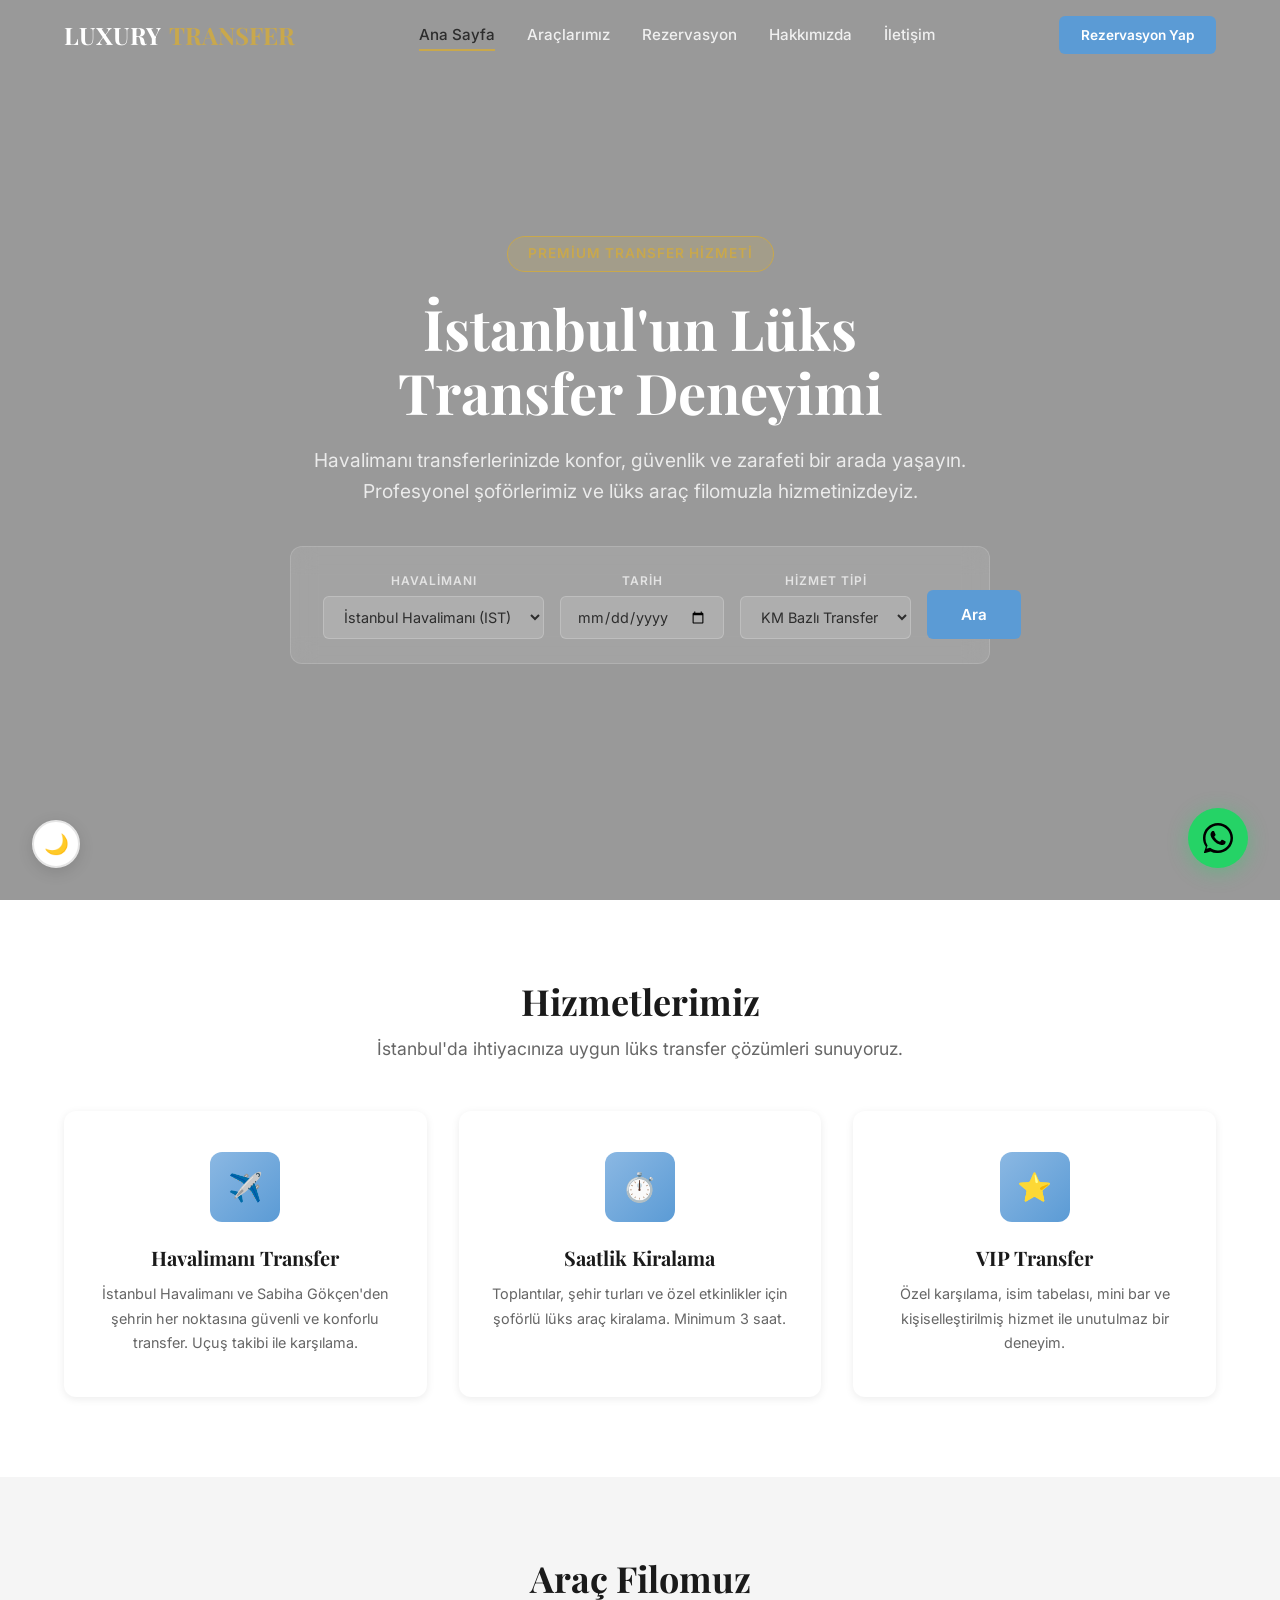
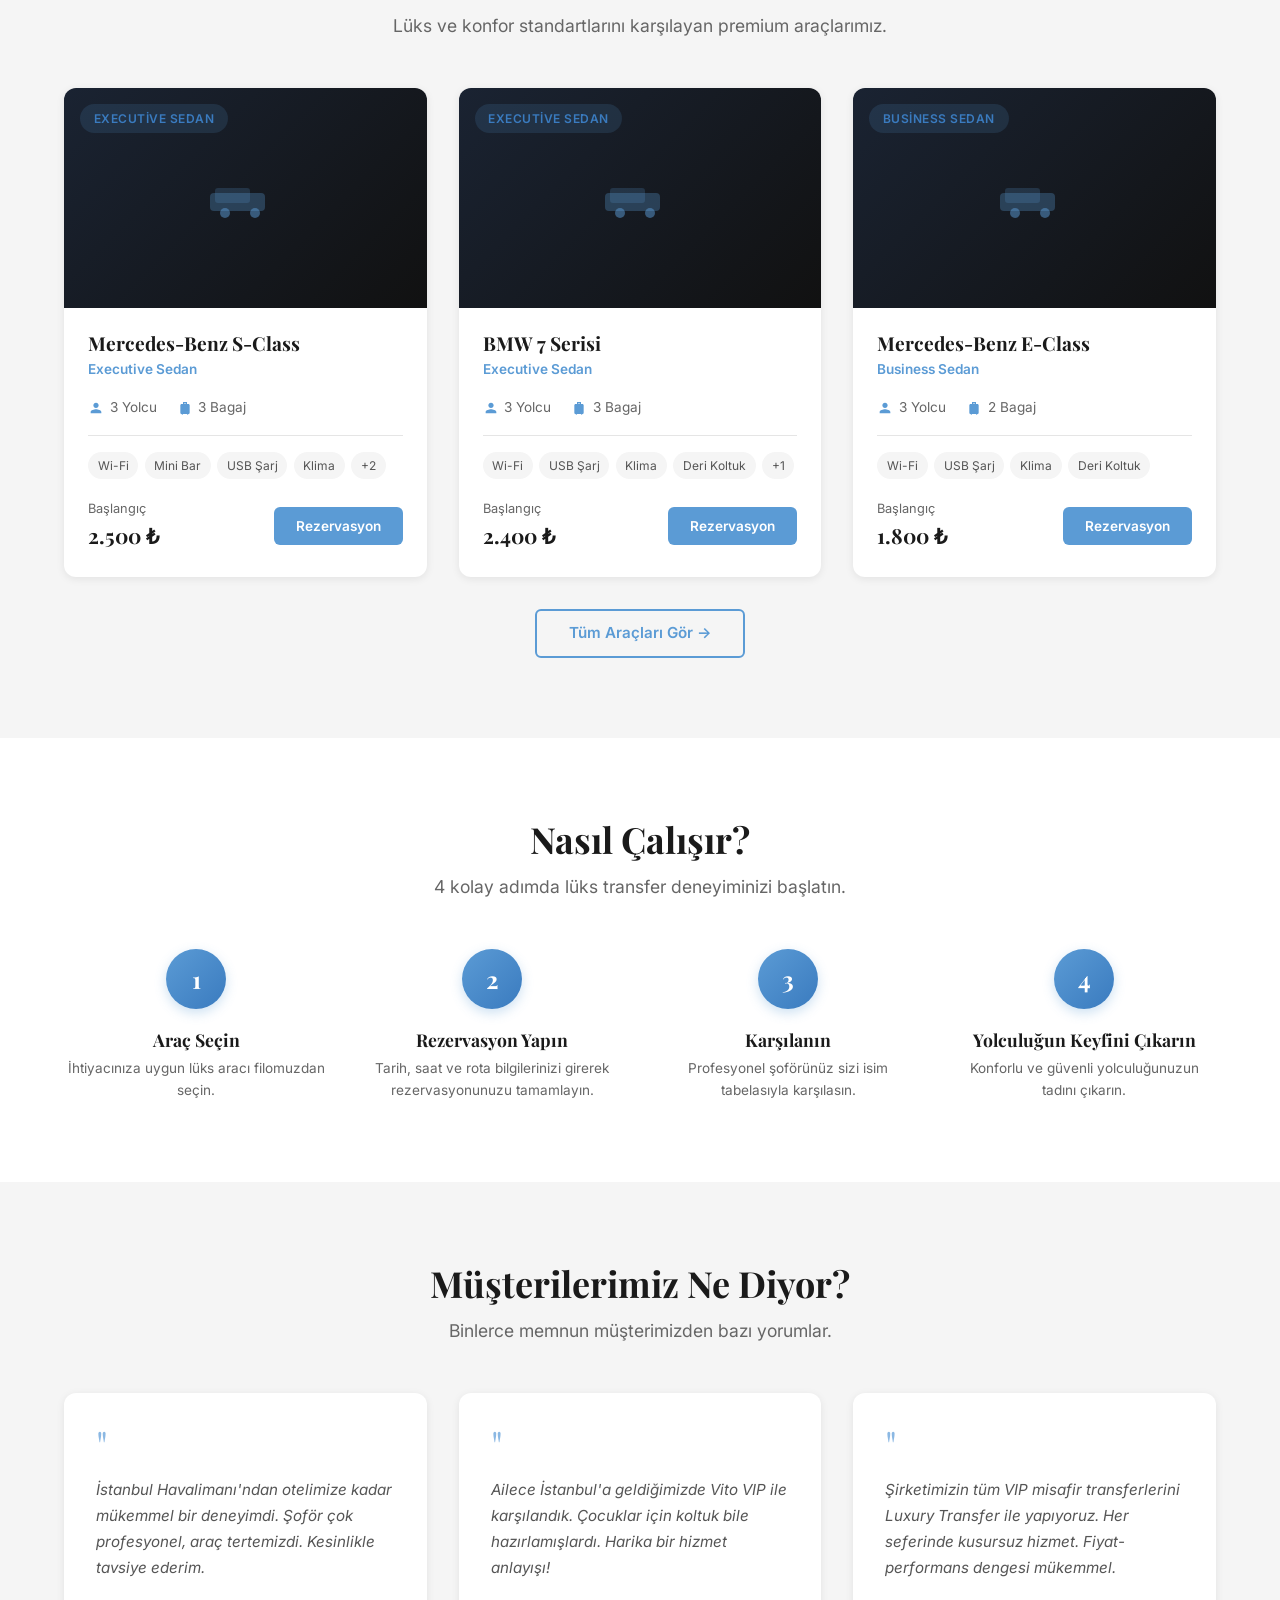
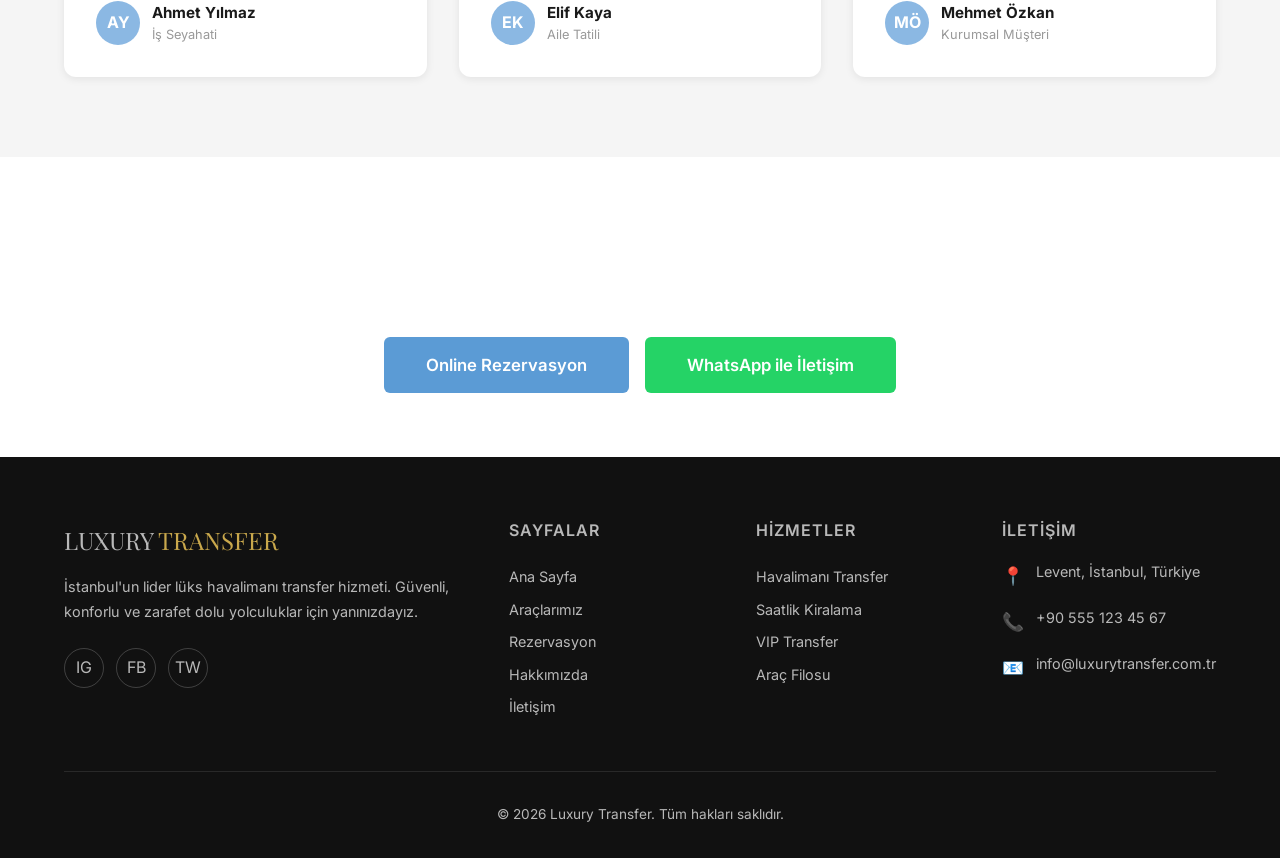
==== index.html @ 34f24a70 "Slider görselleri güncelle, overlay %40, form butonu düzelt - Görsel 1: Mercedes Vito VIP siyah van " ====
<!DOCTYPE html>
<html lang="tr">
<head>
  <meta charset="UTF-8">
  <meta name="viewport" content="width=device-width, initial-scale=1.0">
  <meta name="description" content="İstanbul havalimanı lüks transfer hizmeti. Şoförlü Mercedes, BMW araçlarla VIP havalimanı transferi. IST ve SAW havalimanlarından güvenli, konforlu transfer.">
  <meta property="og:title" content="Luxury Transfer - İstanbul Lüks Havalimanı Transfer">
  <meta property="og:description" content="İstanbul'un en prestijli havalimanı transfer hizmeti. Lüks araçlar, profesyonel şoförler.">
  <meta property="og:type" content="website">
  <title>Luxury Transfer - İstanbul Lüks Havalimanı Transfer</title>
  <link rel="preconnect" href="https://fonts.googleapis.com">
  <link rel="preconnect" href="https://fonts.gstatic.com" crossorigin>
  <link href="https://fonts.googleapis.com/css2?family=Inter:wght@400;500;600;700&family=Playfair+Display:wght@600;700&display=swap" rel="stylesheet">
  <link rel="stylesheet" href="css/style.css">
  <link rel="stylesheet" href="css/components.css">
  <link rel="stylesheet" href="css/responsive.css">
</head>
<body>

  <!-- Header -->
  <header class="header header--transparent">
    <div class="container header__inner">
      <a href="index.html" class="header__logo">LUXURY <span>TRANSFER</span></a>
      <nav class="header__nav">
        <a href="index.html" class="header__link header__link--active">Ana Sayfa</a>
        <a href="araclar.html" class="header__link">Araçlarımız</a>
        <a href="rezervasyon.html" class="header__link">Rezervasyon</a>
        <a href="hakkimizda.html" class="header__link">Hakkımızda</a>
        <a href="iletisim.html" class="header__link">İletişim</a>
      </nav>
      <a href="rezervasyon.html" class="header__cta btn btn--primary btn--sm">Rezervasyon Yap</a>
      <button class="hamburger" aria-label="Menüyü aç">
        <span class="hamburger__line"></span>
        <span class="hamburger__line"></span>
        <span class="hamburger__line"></span>
      </button>
    </div>
  </header>

  <!-- Mobile Nav -->
  <div class="mobile-nav">
    <a href="index.html" class="mobile-nav__link">Ana Sayfa</a>
    <a href="araclar.html" class="mobile-nav__link">Araçlarımız</a>
    <a href="rezervasyon.html" class="mobile-nav__link">Rezervasyon</a>
    <a href="hakkimizda.html" class="mobile-nav__link">Hakkımızda</a>
    <a href="iletisim.html" class="mobile-nav__link">İletişim</a>
    <a href="rezervasyon.html" class="btn btn--primary" style="margin-top:1rem">Rezervasyon Yap</a>
  </div>

  <!-- Hero -->
  <section class="hero">
    <div class="hero-slider">
      <div class="hero-slider__slide active" style="background-image:url('https://images.pexels.com/photos/17455633/pexels-photo-17455633.jpeg?auto=compress&cs=tinysrgb&w=1920&h=1080&dpr=1')"></div>
      <div class="hero-slider__slide" style="background-image:url('https://images.pexels.com/photos/18369292/pexels-photo-18369292.jpeg?auto=compress&cs=tinysrgb&w=1920&h=1080&dpr=1')"></div>
      <div class="hero-slider__slide" style="background-image:url('https://images.pexels.com/photos/8425042/pexels-photo-8425042.jpeg?auto=compress&cs=tinysrgb&w=1920&h=1080&dpr=1')"></div>
    </div>
    <div class="hero__overlay"></div>
    <div class="hero__content">
      <div class="hero__badge">Premium Transfer Hizmeti</div>
      <h1 class="hero__title">İstanbul'un Lüks<br>Transfer Deneyimi</h1>
      <p class="hero__subtitle">Havalimanı transferlerinizde konfor, güvenlik ve zarafeti bir arada yaşayın. Profesyonel şoförlerimiz ve lüks araç filomuzla hizmetinizdeyiz.</p>

      <form class="hero-form" onsubmit="event.preventDefault(); window.location.href='rezervasyon.html?airport='+this.airport.value+'&service='+this.service.value;">
        <div class="hero-form__group">
          <label class="hero-form__label">Havalimanı</label>
          <select name="airport" class="hero-form__select">
            <option value="IST">İstanbul Havalimanı (IST)</option>
            <option value="SAW">Sabiha Gökçen (SAW)</option>
          </select>
        </div>
        <div class="hero-form__group">
          <label class="hero-form__label">Tarih</label>
          <input type="date" name="date" class="hero-form__input">
        </div>
        <div class="hero-form__group">
          <label class="hero-form__label">Hizmet Tipi</label>
          <select name="service" class="hero-form__select">
            <option value="perKm">KM Bazlı Transfer</option>
            <option value="hourly">Saatlik Kiralama</option>
          </select>
        </div>
        <div class="hero-form__group hero-form__group--btn">
          <button type="submit" class="btn btn--primary">Ara</button>
        </div>
      </form>
    </div>
  </section>

  <!-- Hizmetler -->
  <section class="section" id="hizmetler">
    <div class="container">
      <h2 class="section-title reveal">Hizmetlerimiz</h2>
      <p class="section-subtitle reveal">İstanbul'da ihtiyacınıza uygun lüks transfer çözümleri sunuyoruz.</p>
      <div class="grid grid--3">
        <div class="service-card reveal">
          <div class="service-card__icon">✈️</div>
          <h3 class="service-card__title">Havalimanı Transfer</h3>
          <p class="service-card__text">İstanbul Havalimanı ve Sabiha Gökçen'den şehrin her noktasına güvenli ve konforlu transfer. Uçuş takibi ile karşılama.</p>
        </div>
        <div class="service-card reveal">
          <div class="service-card__icon">⏱️</div>
          <h3 class="service-card__title">Saatlik Kiralama</h3>
          <p class="service-card__text">Toplantılar, şehir turları ve özel etkinlikler için şoförlü lüks araç kiralama. Minimum 3 saat.</p>
        </div>
        <div class="service-card reveal">
          <div class="service-card__icon">⭐</div>
          <h3 class="service-card__title">VIP Transfer</h3>
          <p class="service-card__text">Özel karşılama, isim tabelası, mini bar ve kişiselleştirilmiş hizmet ile unutulmaz bir deneyim.</p>
        </div>
      </div>
    </div>
  </section>

  <!-- Öne Çıkan Araçlar -->
  <section class="section section--gray">
    <div class="container">
      <h2 class="section-title reveal">Araç Filomuz</h2>
      <p class="section-subtitle reveal">Lüks ve konfor standartlarını karşılayan premium araçlarımız.</p>
      <div class="grid grid--3" id="featured-vehicles"></div>
      <div class="text-center mt-4 reveal">
        <a href="araclar.html" class="btn btn--outline-dark">Tüm Araçları Gör →</a>
      </div>
    </div>
  </section>

  <!-- Nasıl Çalışır -->
  <section class="section">
    <div class="container">
      <h2 class="section-title reveal">Nasıl Çalışır?</h2>
      <p class="section-subtitle reveal">4 kolay adımda lüks transfer deneyiminizi başlatın.</p>
      <div class="steps">
        <div class="step reveal">
          <div class="step__number">1</div>
          <h4 class="step__title">Araç Seçin</h4>
          <p class="step__text">İhtiyacınıza uygun lüks aracı filomuzdan seçin.</p>
        </div>
        <div class="step reveal">
          <div class="step__number">2</div>
          <h4 class="step__title">Rezervasyon Yapın</h4>
          <p class="step__text">Tarih, saat ve rota bilgilerinizi girerek rezervasyonunuzu tamamlayın.</p>
        </div>
        <div class="step reveal">
          <div class="step__number">3</div>
          <h4 class="step__title">Karşılanın</h4>
          <p class="step__text">Profesyonel şoförünüz sizi isim tabelasıyla karşılasın.</p>
        </div>
        <div class="step reveal">
          <div class="step__number">4</div>
          <h4 class="step__title">Yolculuğun Keyfini Çıkarın</h4>
          <p class="step__text">Konforlu ve güvenli yolculuğunuzun tadını çıkarın.</p>
        </div>
      </div>
    </div>
  </section>

  <!-- Müşteri Yorumları -->
  <section class="section section--gray">
    <div class="container">
      <h2 class="section-title reveal">Müşterilerimiz Ne Diyor?</h2>
      <p class="section-subtitle reveal">Binlerce memnun müşterimizden bazı yorumlar.</p>
      <div class="grid grid--3">
        <div class="testimonial-card reveal">
          <div class="testimonial-card__quote">"</div>
          <p class="testimonial-card__text">İstanbul Havalimanı'ndan otelimize kadar mükemmel bir deneyimdi. Şoför çok profesyonel, araç tertemizdi. Kesinlikle tavsiye ederim.</p>
          <div class="testimonial-card__author">
            <div class="testimonial-card__avatar">AY</div>
            <div>
              <div class="testimonial-card__name">Ahmet Yılmaz</div>
              <div class="testimonial-card__role">İş Seyahati</div>
            </div>
          </div>
        </div>
        <div class="testimonial-card reveal">
          <div class="testimonial-card__quote">"</div>
          <p class="testimonial-card__text">Ailece İstanbul'a geldiğimizde Vito VIP ile karşılandık. Çocuklar için koltuk bile hazırlamışlardı. Harika bir hizmet anlayışı!</p>
          <div class="testimonial-card__author">
            <div class="testimonial-card__avatar">EK</div>
            <div>
              <div class="testimonial-card__name">Elif Kaya</div>
              <div class="testimonial-card__role">Aile Tatili</div>
            </div>
          </div>
        </div>
        <div class="testimonial-card reveal">
          <div class="testimonial-card__quote">"</div>
          <p class="testimonial-card__text">Şirketimizin tüm VIP misafir transferlerini Luxury Transfer ile yapıyoruz. Her seferinde kusursuz hizmet. Fiyat-performans dengesi mükemmel.</p>
          <div class="testimonial-card__author">
            <div class="testimonial-card__avatar">MÖ</div>
            <div>
              <div class="testimonial-card__name">Mehmet Özkan</div>
              <div class="testimonial-card__role">Kurumsal Müşteri</div>
            </div>
          </div>
        </div>
      </div>
    </div>
  </section>

  <!-- CTA Banner -->
  <section class="cta-banner">
    <div class="container">
      <h2 class="cta-banner__title reveal">Hemen Rezervasyon Yapın</h2>
      <p class="cta-banner__text reveal">İstanbul'da lüks ve konforlu transfer deneyimi sizi bekliyor.</p>
      <div class="cta-banner__buttons reveal">
        <a href="rezervasyon.html" class="btn btn--primary btn--lg">Online Rezervasyon</a>
        <a href="#" onclick="openWhatsAppGeneral(); return false;" class="btn btn--whatsapp btn--lg">WhatsApp ile İletişim</a>
      </div>
    </div>
  </section>

  <!-- Footer -->
  <footer class="footer">
    <div class="container">
      <div class="footer__grid">
        <div>
          <div class="footer__brand">LUXURY <span>TRANSFER</span></div>
          <p class="footer__desc">İstanbul'un lider lüks havalimanı transfer hizmeti. Güvenli, konforlu ve zarafet dolu yolculuklar için yanınızdayız.</p>
          <div class="footer__social">
            <a href="#" class="footer__social-link" aria-label="Instagram">IG</a>
            <a href="#" class="footer__social-link" aria-label="Facebook">FB</a>
            <a href="#" class="footer__social-link" aria-label="Twitter">TW</a>
          </div>
        </div>
        <div>
          <h4 class="footer__heading">Sayfalar</h4>
          <a href="index.html" class="footer__link">Ana Sayfa</a>
          <a href="araclar.html" class="footer__link">Araçlarımız</a>
          <a href="rezervasyon.html" class="footer__link">Rezervasyon</a>
          <a href="hakkimizda.html" class="footer__link">Hakkımızda</a>
          <a href="iletisim.html" class="footer__link">İletişim</a>
        </div>
        <div>
          <h4 class="footer__heading">Hizmetler</h4>
          <a href="rezervasyon.html" class="footer__link">Havalimanı Transfer</a>
          <a href="rezervasyon.html" class="footer__link">Saatlik Kiralama</a>
          <a href="rezervasyon.html" class="footer__link">VIP Transfer</a>
          <a href="araclar.html" class="footer__link">Araç Filosu</a>
        </div>
        <div>
          <h4 class="footer__heading">İletişim</h4>
          <div class="footer__contact-item">
            <span class="footer__contact-icon">📍</span>
            <span>Levent, İstanbul, Türkiye</span>
          </div>
          <div class="footer__contact-item">
            <span class="footer__contact-icon">📞</span>
            <span>+90 555 123 45 67</span>
          </div>
          <div class="footer__contact-item">
            <span class="footer__contact-icon">📧</span>
            <span>info@luxurytransfer.com.tr</span>
          </div>
        </div>
      </div>
      <div class="footer__bottom">
        &copy; 2026 Luxury Transfer. Tüm hakları saklıdır.
      </div>
    </div>
  </footer>

  <!-- WhatsApp FAB -->
  <!-- Theme Toggle -->
  <button class="theme-toggle" aria-label="Tema değiştir">
    <span class="theme-toggle__icon--light">🌙</span>
    <span class="theme-toggle__icon--dark">☀️</span>
  </button>

  <a href="#" onclick="openWhatsAppGeneral(); return false;" class="whatsapp-fab" aria-label="WhatsApp ile iletişim">
    <svg viewBox="0 0 24 24"><path d="M17.472 14.382c-.297-.149-1.758-.867-2.03-.967-.273-.099-.471-.148-.67.15-.197.297-.767.966-.94 1.164-.173.199-.347.223-.644.075-.297-.15-1.255-.463-2.39-1.475-.883-.788-1.48-1.761-1.653-2.059-.173-.297-.018-.458.13-.606.134-.133.298-.347.446-.52.149-.174.198-.298.298-.497.099-.198.05-.371-.025-.52-.075-.149-.669-1.612-.916-2.207-.242-.579-.487-.5-.669-.51-.173-.008-.371-.01-.57-.01-.198 0-.52.074-.792.372-.272.297-1.04 1.016-1.04 2.479 0 1.462 1.065 2.875 1.213 3.074.149.198 2.096 3.2 5.077 4.487.709.306 1.262.489 1.694.625.712.227 1.36.195 1.871.118.571-.085 1.758-.719 2.006-1.413.248-.694.248-1.289.173-1.413-.074-.124-.272-.198-.57-.347z"/><path d="M12 0C5.373 0 0 5.373 0 12c0 2.625.846 5.059 2.284 7.034L.789 23.492a.5.5 0 00.612.638l4.682-1.415A11.94 11.94 0 0012 24c6.627 0 12-5.373 12-12S18.627 0 12 0zm0 22c-2.24 0-4.318-.726-6.003-1.956l-.42-.312-2.774.838.87-2.675-.342-.462A9.956 9.956 0 012 12C2 6.486 6.486 2 12 2s10 4.486 10 10-4.486 10-10 10z"/></svg>
  </a>

  <script src="js/main.js"></script>
  <script src="js/vehicles.js"></script>
  <script src="js/whatsapp.js"></script>
</body>
</html>
---- css/style.css ----
/* ========================================
   LUXURY TRANSFER - Ana Stil Dosyası
   ======================================== */

/* --- CSS Custom Properties --- */
:root {
  --primary: #5B9BD5;
  --primary-light: #8BB8E3;
  --primary-dark: #3A7BBF;
  --accent: #7BC67E;
  --accent-dark: #5AAF5D;
  --gold: #C9A84C;

  /* Light mode (default) */
  --bg: #FFFFFF;
  --bg-alt: #F5F5F5;
  --text: #2D2D2D;
  --text-heading: #1A1A1A;
  --border: #E5E5E5;
  --card-bg: #FFFFFF;
  --logo-text: #1A1A1A;

  --font-heading: 'Playfair Display', Georgia, serif;
  --font-body: 'Inter', -apple-system, BlinkMacSystemFont, sans-serif;

  --shadow-sm: 0 2px 8px rgba(0,0,0,0.08);
  --shadow-md: 0 4px 16px rgba(0,0,0,0.12);
  --shadow-lg: 0 8px 32px rgba(0,0,0,0.16);

  --radius-sm: 6px;
  --radius-md: 12px;
  --radius-lg: 20px;
  --radius-full: 50%;

  --transition: 0.3s ease;
  --max-width: 1200px;
}

/* Dark mode */
[data-theme="dark"] {
  --bg: #111111;
  --bg-alt: #1A1A1A;
  --text: #D4D4D4;
  --text-heading: #F0F0F0;
  --border: #333333;
  --card-bg: #1E1E1E;
  --logo-text: #FFFFFF;

  --shadow-sm: 0 2px 8px rgba(0,0,0,0.3);
  --shadow-md: 0 4px 16px rgba(0,0,0,0.4);
  --shadow-lg: 0 8px 32px rgba(0,0,0,0.5);
}

/* --- Reset --- */
*, *::before, *::after {
  margin: 0;
  padding: 0;
  box-sizing: border-box;
}

html {
  scroll-behavior: smooth;
  font-size: 16px;
}

body {
  font-family: var(--font-body);
  color: var(--text);
  line-height: 1.6;
  background: var(--bg);
  -webkit-font-smoothing: antialiased;
  transition: background 0.3s ease, color 0.3s ease;
}

img {
  max-width: 100%;
  height: auto;
  display: block;
}

a {
  text-decoration: none;
  color: inherit;
  transition: color var(--transition);
}

ul, ol {
  list-style: none;
}

h1, h2, h3, h4, h5, h6 {
  font-family: var(--font-heading);
  color: var(--text-heading);
  line-height: 1.2;
  font-weight: 700;
}

h1 { font-size: 3rem; }
h2 { font-size: 2.25rem; }
h3 { font-size: 1.5rem; }
h4 { font-size: 1.25rem; }

p { margin-bottom: 1rem; }
p:last-child { margin-bottom: 0; }

/* --- Layout Utilities --- */
.container {
  width: 100%;
  max-width: var(--max-width);
  margin: 0 auto;
  padding: 0 1.5rem;
}

.section {
  padding: 5rem 0;
}

.section--gray {
  background: var(--bg-alt);
}

.text-center { text-align: center; }
.text-gold { color: var(--gold); }
.text-primary { color: var(--primary); }

.section-title {
  font-size: 2.25rem;
  margin-bottom: 0.75rem;
  text-align: center;
}

.section-subtitle {
  text-align: center;
  color: #666;
  font-size: 1.1rem;
  max-width: 600px;
  margin: 0 auto 3rem;
}

/* --- Grid --- */
.grid {
  display: grid;
  gap: 2rem;
}

.grid--2 { grid-template-columns: repeat(2, 1fr); }
.grid--3 { grid-template-columns: repeat(3, 1fr); }
.grid--4 { grid-template-columns: repeat(4, 1fr); }

/* --- Flex --- */
.flex {
  display: flex;
  align-items: center;
}

.flex--between {
  display: flex;
  align-items: center;
  justify-content: space-between;
}

.flex--center {
  display: flex;
  align-items: center;
  justify-content: center;
}

.flex--col {
  display: flex;
  flex-direction: column;
}

.gap-1 { gap: 0.5rem; }
.gap-2 { gap: 1rem; }
.gap-3 { gap: 1.5rem; }
.gap-4 { gap: 2rem; }

/* --- Header --- */
.header {
  position: fixed;
  top: 0;
  left: 0;
  width: 100%;
  z-index: 1000;
  padding: 1rem 0;
  transition: all var(--transition);
}

.header--transparent {
  background: transparent;
}

.header--solid {
  background: var(--bg);
  backdrop-filter: blur(10px);
  padding: 0.75rem 0;
  box-shadow: var(--shadow-md);
}

.header--solid .header__link {
  color: var(--text);
  opacity: 0.75;
}

.header--solid .header__link:hover,
.header--solid .header__link--active {
  color: var(--text-heading);
  opacity: 1;
}

.header--solid .hamburger__line {
  background: var(--text-heading);
}

.header__inner {
  display: flex;
  align-items: center;
  justify-content: space-between;
}

.header__logo {
  font-family: var(--font-heading);
  font-size: 1.5rem;
  color: var(--logo-text);
  font-weight: 700;
  display: flex;
  align-items: center;
  gap: 0.5rem;
}

.header--transparent .header__logo {
  color: #FFFFFF;
}

.header__logo span {
  color: var(--gold);
}

.header__nav {
  display: flex;
  align-items: center;
  gap: 2rem;
}

.header__link {
  color: rgba(255,255,255,0.85);
  font-size: 0.95rem;
  font-weight: 500;
  transition: color var(--transition);
  position: relative;
}

.header__link:hover,
.header__link--active {
  color: var(--white);
}

.header__link::after {
  content: '';
  position: absolute;
  bottom: -4px;
  left: 0;
  width: 0;
  height: 2px;
  background: var(--primary);
  transition: width var(--transition);
}

.header--transparent .header__link::after {
  background: var(--gold);
}

.header__link:hover::after,
.header__link--active::after {
  width: 100%;
}

.header__cta {
  display: inline-flex;
}

/* Hamburger */
.hamburger {
  display: none;
  flex-direction: column;
  gap: 5px;
  background: none;
  border: none;
  cursor: pointer;
  padding: 4px;
}

.hamburger__line {
  width: 24px;
  height: 2px;
  background: var(--white);
  transition: all var(--transition);
  border-radius: 2px;
}

.hamburger.active .hamburger__line:nth-child(1) {
  transform: rotate(45deg) translate(5px, 5px);
}
.hamburger.active .hamburger__line:nth-child(2) {
  opacity: 0;
}
.hamburger.active .hamburger__line:nth-child(3) {
  transform: rotate(-45deg) translate(5px, -5px);
}

/* Mobile Nav Overlay */
.mobile-nav {
  display: none;
  position: fixed;
  top: 0;
  left: 0;
  width: 100%;
  height: 100vh;
  background: rgba(26,26,26,0.98);
  z-index: 999;
  flex-direction: column;
  align-items: center;
  justify-content: center;
  gap: 2rem;
}

.mobile-nav.active {
  display: flex;
}

.mobile-nav__link {
  color: var(--white);
  font-size: 1.5rem;
  font-family: var(--font-heading);
  transition: color var(--transition);
}

.mobile-nav__link:hover {
  color: var(--primary-light);
}

/* --- Hero --- */
.hero {
  position: relative;
  min-height: 100vh;
  display: flex;
  align-items: center;
  justify-content: center;
  overflow: hidden;
  background: var(--black);
}

.hero--small {
  min-height: 40vh;
}

/* Hero Slider */
.hero-slider {
  position: absolute;
  inset: 0;
}

.hero-slider__slide {
  position: absolute;
  inset: 0;
  background-size: cover;
  background-position: center;
  background-repeat: no-repeat;
  opacity: 0;
  transition: opacity 1s ease-in-out;
}

.hero-slider__slide.active {
  opacity: 1;
}

.hero__bg {
  position: absolute;
  inset: 0;
  background-size: cover;
  background-position: center;
  background-repeat: no-repeat;
}

.hero__overlay {
  position: absolute;
  inset: 0;
  background: rgba(0, 0, 0, 0.4);
}

.hero__content {
  position: relative;
  z-index: 2;
  text-align: center;
  color: var(--white);
  max-width: 800px;
  padding: 0 1.5rem;
}

.hero__badge {
  display: inline-block;
  background: rgba(201,168,76,0.2);
  border: 1px solid var(--gold);
  color: var(--gold);
  padding: 0.4rem 1.25rem;
  border-radius: 50px;
  font-size: 0.85rem;
  font-weight: 600;
  letter-spacing: 1px;
  text-transform: uppercase;
  margin-bottom: 1.5rem;
}

.hero__title {
  font-size: 3.5rem;
  color: #FFFFFF;
  margin-bottom: 1.25rem;
  line-height: 1.15;
}

.hero__subtitle {
  font-size: 1.2rem;
  color: rgba(255,255,255,0.8);
  margin-bottom: 2.5rem;
  line-height: 1.6;
}

/* Hero Mini Form */
.hero-form {
  background: rgba(255,255,255,0.1);
  backdrop-filter: blur(12px);
  border: 1px solid rgba(255,255,255,0.15);
  border-radius: var(--radius-md);
  padding: 1.5rem 2rem;
  display: flex;
  gap: 1rem;
  align-items: stretch;
  max-width: 700px;
  margin: 0 auto;
}

.hero-form__group {
  flex: 1;
  display: flex;
  flex-direction: column;
  gap: 0.35rem;
}

.hero-form__group--btn {
  justify-content: flex-end;
}

.hero-form__group--btn .btn {
  width: 100%;
  height: auto;
  white-space: nowrap;
}

.hero-form__label {
  font-size: 0.75rem;
  text-transform: uppercase;
  letter-spacing: 1px;
  color: rgba(255,255,255,0.7);
  font-weight: 600;
}

.hero-form__select,
.hero-form__input {
  background: rgba(255,255,255,0.12);
  border: 1px solid rgba(255,255,255,0.2);
  color: var(--white);
  padding: 0.7rem 1rem;
  border-radius: var(--radius-sm);
  font-size: 0.9rem;
  font-family: var(--font-body);
  outline: none;
  transition: border-color var(--transition);
}

.hero-form__select:focus,
.hero-form__input:focus {
  border-color: var(--primary-light);
}

.hero-form__select option {
  background: var(--black);
  color: var(--white);
}

/* --- Footer --- */
.footer {
  background: #111111;
  color: rgba(255,255,255,0.7);
  padding: 4rem 0 2rem;
}

[data-theme="dark"] .footer {
  background: #0A0A0A;
}

.footer__grid {
  display: grid;
  grid-template-columns: 2fr 1fr 1fr 1fr;
  gap: 3rem;
  margin-bottom: 3rem;
}

.footer__brand {
  font-family: var(--font-heading);
  font-size: 1.5rem;
  color: var(--white);
  margin-bottom: 1rem;
}

.footer__brand span {
  color: var(--gold);
}

.footer__desc {
  font-size: 0.9rem;
  line-height: 1.7;
  margin-bottom: 1.5rem;
}

.footer__heading {
  color: var(--white);
  font-family: var(--font-body);
  font-size: 1rem;
  font-weight: 600;
  margin-bottom: 1.25rem;
  text-transform: uppercase;
  letter-spacing: 1px;
}

.footer__link {
  display: block;
  padding: 0.3rem 0;
  font-size: 0.9rem;
  transition: color var(--transition);
}

.footer__link:hover {
  color: var(--primary-light);
}

.footer__contact-item {
  display: flex;
  align-items: flex-start;
  gap: 0.75rem;
  margin-bottom: 1rem;
  font-size: 0.9rem;
}

.footer__contact-icon {
  color: var(--gold);
  font-size: 1.1rem;
  flex-shrink: 0;
  margin-top: 2px;
}

.footer__social {
  display: flex;
  gap: 0.75rem;
  margin-top: 1rem;
}

.footer__social-link {
  width: 40px;
  height: 40px;
  border-radius: var(--radius-full);
  border: 1px solid rgba(255,255,255,0.2);
  display: flex;
  align-items: center;
  justify-content: center;
  color: var(--white);
  font-size: 1rem;
  transition: all var(--transition);
}

.footer__social-link:hover {
  background: var(--primary);
  border-color: var(--primary);
}

.footer__bottom {
  border-top: 1px solid rgba(255,255,255,0.1);
  padding-top: 2rem;
  text-align: center;
  font-size: 0.85rem;
}

/* --- WhatsApp FAB --- */
.whatsapp-fab {
  position: fixed;
  bottom: 2rem;
  right: 2rem;
  z-index: 900;
  width: 60px;
  height: 60px;
  background: #25D366;
  border-radius: var(--radius-full);
  display: flex;
  align-items: center;
  justify-content: center;
  box-shadow: 0 4px 20px rgba(37,211,102,0.4);
  transition: all var(--transition);
  cursor: pointer;
  border: none;
}

.whatsapp-fab:hover {
  transform: scale(1.1);
  box-shadow: 0 6px 28px rgba(37,211,102,0.5);
}

.whatsapp-fab svg {
  width: 30px;
  height: 30px;
  fill: var(--white);
}

/* --- Scroll Animation --- */
.reveal {
  opacity: 0;
  transform: translateY(30px);
  transition: opacity 0.6s ease, transform 0.6s ease;
}

.reveal.visible {
  opacity: 1;
  transform: translateY(0);
}

/* --- Page Hero (subpages) --- */
.page-hero {
  background: var(--black);
  padding: 8rem 0 3rem;
  text-align: center;
  position: relative;
  overflow: hidden;
}

.page-hero::before {
  content: '';
  position: absolute;
  inset: 0;
  background: linear-gradient(135deg, rgba(91,155,213,0.15) 0%, rgba(26,26,26,0.95) 100%);
}

.page-hero__content {
  position: relative;
  z-index: 2;
}

.page-hero__title {
  color: var(--white);
  font-size: 2.75rem;
  margin-bottom: 0.75rem;
}

.page-hero__subtitle {
  color: rgba(255,255,255,0.7);
  font-size: 1.1rem;
}

/* --- Statistics Bar --- */
.stats-bar {
  background: var(--primary);
  padding: 3rem 0;
}

.stats-bar__grid {
  display: grid;
  grid-template-columns: repeat(4, 1fr);
  gap: 2rem;
  text-align: center;
  color: var(--white);
}

.stats-bar__number {
  font-family: var(--font-heading);
  font-size: 2.75rem;
  font-weight: 700;
  line-height: 1;
  margin-bottom: 0.35rem;
}

.stats-bar__label {
  font-size: 0.9rem;
  opacity: 0.85;
}

/* --- Utility --- */
.sr-only {
  position: absolute;
  width: 1px;
  height: 1px;
  padding: 0;
  margin: -1px;
  overflow: hidden;
  clip: rect(0,0,0,0);
  border: 0;
}

.mb-1 { margin-bottom: 0.5rem; }
.mb-2 { margin-bottom: 1rem; }
.mb-3 { margin-bottom: 1.5rem; }
.mb-4 { margin-bottom: 2rem; }
.mt-4 { margin-top: 2rem; }

/* --- Theme Toggle --- */
.theme-toggle {
  position: fixed;
  bottom: 2rem;
  left: 2rem;
  z-index: 900;
  width: 48px;
  height: 48px;
  border-radius: var(--radius-full);
  border: 2px solid var(--border);
  background: var(--card-bg);
  cursor: pointer;
  display: flex;
  align-items: center;
  justify-content: center;
  font-size: 1.25rem;
  box-shadow: var(--shadow-md);
  transition: all var(--transition);
}

.theme-toggle:hover {
  transform: scale(1.1);
  box-shadow: var(--shadow-lg);
}

.theme-toggle__icon--light,
.theme-toggle__icon--dark {
  line-height: 1;
}

/* Light mode: show moon icon */
.theme-toggle__icon--dark { display: none; }
.theme-toggle__icon--light { display: block; }

[data-theme="dark"] .theme-toggle__icon--dark { display: block; }
[data-theme="dark"] .theme-toggle__icon--light { display: none; }

/* --- Dark mode overrides --- */
[data-theme="dark"] .mobile-nav {
  background: rgba(17,17,17,0.98);
}

[data-theme="dark"] .section-subtitle {
  color: #999;
}

[data-theme="dark"] .page-hero {
  background: #0A0A0A;
}
---- css/components.css ----
/* ========================================
   LUXURY TRANSFER - Bileşenler
   ======================================== */

/* --- Buttons --- */
.btn {
  display: inline-flex;
  align-items: center;
  justify-content: center;
  gap: 0.5rem;
  padding: 0.85rem 2rem;
  border-radius: var(--radius-sm);
  font-family: var(--font-body);
  font-size: 0.95rem;
  font-weight: 600;
  cursor: pointer;
  border: 2px solid transparent;
  transition: all var(--transition);
  text-align: center;
  line-height: 1.2;
}

.btn--primary {
  background: var(--primary);
  color: #FFFFFF;
}

.btn--primary:hover {
  background: var(--primary-dark);
  transform: translateY(-2px);
  box-shadow: var(--shadow-md);
}

.btn--accent {
  background: var(--accent);
  color: #FFFFFF;
}

.btn--accent:hover {
  background: var(--accent-dark);
  transform: translateY(-2px);
  box-shadow: var(--shadow-md);
}

.btn--gold {
  background: var(--primary);
  color: #FFFFFF;
}

.btn--gold:hover {
  background: var(--primary-dark);
  transform: translateY(-2px);
  box-shadow: var(--shadow-md);
}

.btn--outline {
  background: transparent;
  border-color: #FFFFFF;
  color: #FFFFFF;
}

.btn--outline:hover {
  background: var(--card-bg);
  color: var(--text-heading);
}

.btn--outline-dark {
  background: transparent;
  border-color: var(--primary);
  color: var(--primary);
}

.btn--outline-dark:hover {
  background: var(--primary);
  color: #FFFFFF;
}

.btn--whatsapp {
  background: #25D366;
  color: #FFFFFF;
}

.btn--whatsapp:hover {
  background: #1da851;
  transform: translateY(-2px);
}

.btn--lg {
  padding: 1rem 2.5rem;
  font-size: 1.05rem;
}

.btn--sm {
  padding: 0.55rem 1.25rem;
  font-size: 0.85rem;
}

.btn--full {
  width: 100%;
}

.btn--disabled,
.btn:disabled {
  opacity: 0.5;
  cursor: not-allowed;
  transform: none !important;
}

/* --- Card --- */
.card {
  background: var(--card-bg);
  border-radius: var(--radius-md);
  box-shadow: var(--shadow-sm);
  overflow: hidden;
  transition: all var(--transition);
}

.card:hover {
  box-shadow: var(--shadow-md);
  transform: translateY(-4px);
}

.card__image {
  width: 100%;
  height: 220px;
  object-fit: cover;
  background: linear-gradient(135deg, var(--gray-100) 0%, var(--gray-200) 100%);
}

.card__body {
  padding: 1.5rem;
}

.card__title {
  font-size: 1.25rem;
  margin-bottom: 0.5rem;
}

.card__text {
  color: #666;
  font-size: 0.9rem;
  line-height: 1.6;
}

/* Service Card */
.service-card {
  background: var(--card-bg);
  border-radius: var(--radius-md);
  padding: 2.5rem 2rem;
  text-align: center;
  box-shadow: var(--shadow-sm);
  transition: all var(--transition);
  border: 1px solid transparent;
}

.service-card:hover {
  box-shadow: var(--shadow-md);
  transform: translateY(-4px);
  border-color: var(--primary-light);
}

.service-card__icon {
  width: 70px;
  height: 70px;
  margin: 0 auto 1.5rem;
  background: linear-gradient(135deg, var(--primary-light), var(--primary));
  border-radius: var(--radius-md);
  display: flex;
  align-items: center;
  justify-content: center;
  color: #FFFFFF;
  font-size: 1.75rem;
}

.service-card__title {
  font-size: 1.25rem;
  margin-bottom: 0.75rem;
}

.service-card__text {
  color: #666;
  font-size: 0.9rem;
  line-height: 1.7;
}

/* Vehicle Card */
.vehicle-card {
  background: var(--card-bg);
  border-radius: var(--radius-md);
  box-shadow: var(--shadow-sm);
  overflow: hidden;
  transition: all var(--transition);
}

.vehicle-card:hover {
  box-shadow: var(--shadow-lg);
  transform: translateY(-6px);
}

.vehicle-card__image-wrap {
  position: relative;
  height: 220px;
  overflow: hidden;
}

.vehicle-card__image {
  width: 100%;
  height: 100%;
  object-fit: cover;
  background: linear-gradient(135deg, #2D2D2D 0%, #1A1A1A 100%);
  display: flex;
  align-items: center;
  justify-content: center;
  color: rgba(255,255,255,0.3);
  font-size: 3rem;
}

.vehicle-card__badge {
  position: absolute;
  top: 1rem;
  left: 1rem;
}

.vehicle-card__body {
  padding: 1.5rem;
}

.vehicle-card__name {
  font-size: 1.2rem;
  margin-bottom: 0.25rem;
}

.vehicle-card__class {
  color: var(--primary);
  font-size: 0.85rem;
  font-weight: 600;
  margin-bottom: 1rem;
}

.vehicle-card__specs {
  display: flex;
  gap: 1.25rem;
  margin-bottom: 1rem;
  padding-bottom: 1rem;
  border-bottom: 1px solid var(--border);
}

.vehicle-card__spec {
  display: flex;
  align-items: center;
  gap: 0.35rem;
  font-size: 0.85rem;
  color: #666;
}

.vehicle-card__spec svg {
  width: 16px;
  height: 16px;
  fill: var(--primary);
}

.vehicle-card__amenities {
  display: flex;
  flex-wrap: wrap;
  gap: 0.4rem;
  margin-bottom: 1.25rem;
}

.vehicle-card__amenity {
  background: var(--bg-alt);
  padding: 0.25rem 0.6rem;
  border-radius: 50px;
  font-size: 0.75rem;
  color: #555;
}

.vehicle-card__footer {
  display: flex;
  align-items: center;
  justify-content: space-between;
}

.vehicle-card__price {
  font-size: 0.8rem;
  color: #666;
}

.vehicle-card__price strong {
  display: block;
  font-size: 1.3rem;
  color: var(--text-heading);
  font-family: var(--font-heading);
}

/* --- Badge --- */
.badge {
  display: inline-block;
  padding: 0.3rem 0.85rem;
  border-radius: 50px;
  font-size: 0.75rem;
  font-weight: 600;
  text-transform: uppercase;
  letter-spacing: 0.5px;
}

.badge--executive { background: rgba(91,155,213,0.15); color: var(--primary-dark); }
.badge--vip { background: rgba(201,168,76,0.15); color: var(--gold); }
.badge--sprinter { background: rgba(123,198,126,0.15); color: var(--accent-dark); }

/* --- Form Inputs --- */
.form-group {
  margin-bottom: 1.25rem;
}

.form-label {
  display: block;
  font-size: 0.85rem;
  font-weight: 600;
  color: var(--text);
  margin-bottom: 0.4rem;
}

.form-input,
.form-select,
.form-textarea {
  width: 100%;
  padding: 0.8rem 1rem;
  border: 1.5px solid var(--border);
  border-radius: var(--radius-sm);
  font-family: var(--font-body);
  font-size: 0.95rem;
  color: var(--text);
  background: var(--card-bg);
  transition: border-color var(--transition), box-shadow var(--transition);
  outline: none;
}

.form-input:focus,
.form-select:focus,
.form-textarea:focus {
  border-color: var(--primary);
  box-shadow: 0 0 0 3px rgba(91,155,213,0.15);
}

.form-input::placeholder {
  color: #999;
}

.form-textarea {
  min-height: 120px;
  resize: vertical;
}

.form-input--error {
  border-color: #e74c3c;
}

.form-error {
  color: #e74c3c;
  font-size: 0.8rem;
  margin-top: 0.3rem;
}

/* --- Step Indicator --- */
.step-indicator {
  display: flex;
  align-items: center;
  justify-content: center;
  gap: 0;
  margin-bottom: 3rem;
}

.step-indicator__step {
  display: flex;
  align-items: center;
  gap: 0;
}

.step-indicator__circle {
  width: 40px;
  height: 40px;
  border-radius: var(--radius-full);
  display: flex;
  align-items: center;
  justify-content: center;
  font-weight: 700;
  font-size: 0.9rem;
  border: 2px solid var(--border);
  color: #999;
  background: var(--bg);
  transition: all var(--transition);
  flex-shrink: 0;
}

.step-indicator__circle--active {
  border-color: var(--primary);
  background: var(--primary);
  color: #FFFFFF;
}

.step-indicator__circle--done {
  border-color: var(--accent);
  background: var(--accent);
  color: #FFFFFF;
}

.step-indicator__line {
  width: 60px;
  height: 2px;
  background: var(--gray-200);
  transition: background var(--transition);
}

.step-indicator__line--done {
  background: var(--accent);
}

.step-indicator__label {
  display: none;
}

/* --- Modal --- */
.modal-overlay {
  position: fixed;
  inset: 0;
  background: rgba(0,0,0,0.6);
  backdrop-filter: blur(4px);
  z-index: 2000;
  display: none;
  align-items: center;
  justify-content: center;
  padding: 2rem;
}

.modal-overlay.active {
  display: flex;
}

.modal {
  background: var(--card-bg);
  border-radius: var(--radius-md);
  max-width: 700px;
  width: 100%;
  max-height: 85vh;
  overflow-y: auto;
  box-shadow: var(--shadow-lg);
  position: relative;
}

.modal__close {
  position: absolute;
  top: 1rem;
  right: 1rem;
  width: 36px;
  height: 36px;
  border-radius: var(--radius-full);
  border: none;
  background: rgba(0,0,0,0.08);
  cursor: pointer;
  display: flex;
  align-items: center;
  justify-content: center;
  font-size: 1.25rem;
  color: var(--text);
  transition: background var(--transition);
  z-index: 10;
}

.modal__close:hover {
  background: rgba(0,0,0,0.15);
}

.modal__image {
  width: 100%;
  height: 300px;
  object-fit: cover;
  background: linear-gradient(135deg, #2D2D2D 0%, #1A1A1A 100%);
}

.modal__body {
  padding: 2rem;
}

.modal__title {
  font-size: 1.75rem;
  margin-bottom: 0.5rem;
}

.modal__class {
  color: var(--primary);
  font-weight: 600;
  margin-bottom: 1.5rem;
}

.modal__section-title {
  font-family: var(--font-body);
  font-size: 0.9rem;
  font-weight: 700;
  text-transform: uppercase;
  letter-spacing: 1px;
  color: var(--text);
  margin-bottom: 0.75rem;
}

.modal__amenities {
  display: flex;
  flex-wrap: wrap;
  gap: 0.5rem;
  margin-bottom: 1.5rem;
}

.modal__amenity {
  background: var(--bg-alt);
  padding: 0.4rem 1rem;
  border-radius: 50px;
  font-size: 0.85rem;
  color: var(--text);
}

.modal__pricing {
  background: var(--bg-alt);
  border-radius: var(--radius-sm);
  padding: 1.25rem;
  margin-bottom: 1.5rem;
}

.modal__pricing-row {
  display: flex;
  justify-content: space-between;
  padding: 0.4rem 0;
  font-size: 0.9rem;
}

.modal__pricing-row + .modal__pricing-row {
  border-top: 1px solid var(--border);
}

.modal__pricing-label {
  color: #666;
}

.modal__pricing-value {
  font-weight: 700;
  color: var(--text-heading);
}

/* --- Testimonial Card --- */
.testimonial-card {
  background: var(--card-bg);
  border-radius: var(--radius-md);
  padding: 2rem;
  box-shadow: var(--shadow-sm);
  position: relative;
}

.testimonial-card__quote {
  font-size: 2.5rem;
  color: var(--primary-light);
  font-family: var(--font-heading);
  line-height: 1;
  margin-bottom: 0.75rem;
}

.testimonial-card__text {
  font-size: 0.95rem;
  color: #555;
  line-height: 1.7;
  margin-bottom: 1.25rem;
  font-style: italic;
}

.testimonial-card__author {
  display: flex;
  align-items: center;
  gap: 0.75rem;
}

.testimonial-card__avatar {
  width: 44px;
  height: 44px;
  border-radius: var(--radius-full);
  background: var(--primary-light);
  display: flex;
  align-items: center;
  justify-content: center;
  color: #FFFFFF;
  font-weight: 700;
  font-size: 1rem;
}

.testimonial-card__name {
  font-weight: 700;
  font-size: 0.95rem;
  color: var(--text-heading);
}

.testimonial-card__role {
  font-size: 0.8rem;
  color: #999;
}

/* --- Steps (How it works) --- */
.steps {
  display: grid;
  grid-template-columns: repeat(4, 1fr);
  gap: 2rem;
  position: relative;
}

.step {
  text-align: center;
  position: relative;
}

.step__number {
  width: 60px;
  height: 60px;
  margin: 0 auto 1.25rem;
  border-radius: var(--radius-full);
  background: linear-gradient(135deg, var(--primary), var(--primary-dark));
  color: #FFFFFF;
  display: flex;
  align-items: center;
  justify-content: center;
  font-family: var(--font-heading);
  font-size: 1.5rem;
  font-weight: 700;
  box-shadow: 0 4px 12px rgba(91,155,213,0.3);
}

.step__title {
  font-size: 1.1rem;
  margin-bottom: 0.5rem;
}

.step__text {
  font-size: 0.85rem;
  color: #666;
  line-height: 1.6;
}

/* --- CTA Banner --- */
.cta-banner {
  background: linear-gradient(135deg, var(--black) 0%, var(--primary-dark) 100%);
  padding: 4rem 0;
  text-align: center;
  color: #FFFFFF;
}

.cta-banner__title {
  color: #FFFFFF;
  font-size: 2.25rem;
  margin-bottom: 0.75rem;
}

.cta-banner__text {
  color: rgba(255,255,255,0.75);
  font-size: 1.1rem;
  margin-bottom: 2rem;
  max-width: 500px;
  margin-left: auto;
  margin-right: auto;
}

.cta-banner__buttons {
  display: flex;
  justify-content: center;
  gap: 1rem;
  flex-wrap: wrap;
}

/* --- Filter Bar --- */
.filter-bar {
  display: flex;
  gap: 1rem;
  flex-wrap: wrap;
  padding: 1.5rem;
  background: var(--card-bg);
  border-radius: var(--radius-md);
  box-shadow: var(--shadow-sm);
  margin-bottom: 2.5rem;
}

.filter-bar__group {
  flex: 1;
  min-width: 180px;
}

.filter-bar__label {
  display: block;
  font-size: 0.75rem;
  text-transform: uppercase;
  letter-spacing: 1px;
  color: #666;
  font-weight: 600;
  margin-bottom: 0.35rem;
}

/* --- Booking Step Content --- */
.booking-step {
  display: none;
  animation: fadeIn 0.3s ease;
}

.booking-step.active {
  display: block;
}

@keyframes fadeIn {
  from { opacity: 0; transform: translateY(10px); }
  to { opacity: 1; transform: translateY(0); }
}

.booking-option {
  border: 2px solid var(--border);
  border-radius: var(--radius-md);
  padding: 2rem;
  cursor: pointer;
  transition: all var(--transition);
  text-align: center;
}

.booking-option:hover {
  border-color: var(--primary-light);
  box-shadow: var(--shadow-sm);
}

.booking-option.selected {
  border-color: var(--primary);
  background: rgba(91,155,213,0.05);
  box-shadow: 0 0 0 3px rgba(91,155,213,0.15);
}

.booking-option__icon {
  font-size: 2.5rem;
  margin-bottom: 1rem;
}

.booking-option__title {
  font-size: 1.25rem;
  margin-bottom: 0.5rem;
}

.booking-option__text {
  font-size: 0.9rem;
  color: #666;
}

/* Chip */
.chip {
  display: inline-block;
  padding: 0.45rem 1rem;
  border: 1.5px solid var(--border);
  border-radius: 50px;
  font-size: 0.85rem;
  cursor: pointer;
  transition: all var(--transition);
  background: var(--card-bg);
}

.chip:hover {
  border-color: var(--primary-light);
}

.chip.selected {
  background: var(--primary);
  color: #FFFFFF;
  border-color: var(--primary);
}

/* Booking Summary */
.booking-summary {
  background: var(--bg-alt);
  border-radius: var(--radius-md);
  padding: 2rem;
}

.booking-summary__row {
  display: flex;
  justify-content: space-between;
  padding: 0.6rem 0;
  font-size: 0.9rem;
}

.booking-summary__row + .booking-summary__row {
  border-top: 1px solid var(--border);
}

.booking-summary__label {
  color: #666;
}

.booking-summary__value {
  font-weight: 600;
  color: var(--text-heading);
}

.booking-summary__total {
  font-size: 1.3rem;
  font-family: var(--font-heading);
  color: var(--primary-dark);
}

/* Night surcharge notice */
.night-notice {
  background: rgba(201,168,76,0.1);
  border: 1px solid rgba(201,168,76,0.3);
  border-radius: var(--radius-sm);
  padding: 0.75rem 1rem;
  font-size: 0.85rem;
  color: var(--gold);
  display: none;
  margin-top: 0.75rem;
}

.night-notice.visible {
  display: flex;
  align-items: center;
  gap: 0.5rem;
}

/* --- Contact Page --- */
.contact-grid {
  display: grid;
  grid-template-columns: 1fr 1fr;
  gap: 3rem;
}

.contact-info-card {
  display: flex;
  align-items: flex-start;
  gap: 1rem;
  margin-bottom: 1.5rem;
}

.contact-info-card__icon {
  width: 48px;
  height: 48px;
  border-radius: var(--radius-sm);
  background: rgba(91,155,213,0.1);
  display: flex;
  align-items: center;
  justify-content: center;
  color: var(--primary);
  font-size: 1.25rem;
  flex-shrink: 0;
}

.contact-info-card__title {
  font-family: var(--font-body);
  font-weight: 700;
  font-size: 0.95rem;
  margin-bottom: 0.2rem;
}

.contact-info-card__text {
  font-size: 0.9rem;
  color: #666;
}

.contact-map {
  width: 100%;
  height: 300px;
  border-radius: var(--radius-md);
  border: none;
  margin-top: 1.5rem;
}

/* --- About Page Values --- */
.value-card {
  text-align: center;
  padding: 2rem;
}

.value-card__icon {
  font-size: 2.5rem;
  margin-bottom: 1rem;
}

.value-card__title {
  font-size: 1.15rem;
  margin-bottom: 0.5rem;
}

.value-card__text {
  font-size: 0.9rem;
  color: #666;
  line-height: 1.6;
}

/* --- Dark mode overrides --- */
[data-theme="dark"] .card__text,
[data-theme="dark"] .service-card__text,
[data-theme="dark"] .vehicle-card__spec,
[data-theme="dark"] .vehicle-card__amenity,
[data-theme="dark"] .vehicle-card__price,
[data-theme="dark"] .testimonial-card__text,
[data-theme="dark"] .step__text,
[data-theme="dark"] .booking-option__text,
[data-theme="dark"] .booking-summary__label,
[data-theme="dark"] .modal__pricing-label,
[data-theme="dark"] .filter-bar__label,
[data-theme="dark"] .contact-info-card__text,
[data-theme="dark"] .value-card__text {
  color: #AAA;
}

[data-theme="dark"] .chip {
  background: var(--bg-alt);
  color: var(--text);
  border-color: var(--border);
}

[data-theme="dark"] .booking-option.selected {
  background: rgba(91,155,213,0.1);
}

[data-theme="dark"] .form-input,
[data-theme="dark"] .form-select,
[data-theme="dark"] .form-textarea {
  background: var(--bg-alt);
  color: var(--text);
  border-color: var(--border);
}

[data-theme="dark"] .form-input::placeholder {
  color: #666;
}

[data-theme="dark"] .cta-banner {
  background: linear-gradient(135deg, #0A0A0A 0%, var(--primary-dark) 100%);
}
---- css/responsive.css ----
/* ========================================
   LUXURY TRANSFER - Responsive
   ======================================== */

/* Tablet */
@media (max-width: 1024px) {
  h1 { font-size: 2.5rem; }
  h2 { font-size: 2rem; }

  .hero__title { font-size: 2.75rem; }

  .grid--3 { grid-template-columns: repeat(2, 1fr); }
  .grid--4 { grid-template-columns: repeat(2, 1fr); }

  .steps { grid-template-columns: repeat(2, 1fr); }

  .footer__grid {
    grid-template-columns: repeat(2, 1fr);
  }

  .stats-bar__grid {
    grid-template-columns: repeat(2, 1fr);
    gap: 1.5rem;
  }

  .contact-grid {
    grid-template-columns: 1fr;
  }

  .hero-form {
    flex-direction: column;
  }

  .hero-form__group {
    width: 100%;
  }
}

/* Mobile */
@media (max-width: 768px) {
  html { font-size: 15px; }

  .section { padding: 3.5rem 0; }

  h1 { font-size: 2rem; }
  h2 { font-size: 1.75rem; }

  .hero__title { font-size: 2.25rem; }
  .hero__subtitle { font-size: 1rem; }

  .page-hero__title { font-size: 2rem; }

  .section-title { font-size: 1.75rem; }

  /* Header mobile */
  .header__nav { display: none; }
  .header__cta { display: none; }
  .hamburger { display: flex; }

  /* Grids */
  .grid--2,
  .grid--3,
  .grid--4 {
    grid-template-columns: 1fr;
  }

  .steps {
    grid-template-columns: 1fr 1fr;
    gap: 1.5rem;
  }

  .footer__grid {
    grid-template-columns: 1fr;
    gap: 2rem;
  }

  .stats-bar__grid {
    grid-template-columns: repeat(2, 1fr);
  }

  .stats-bar__number { font-size: 2rem; }

  /* Filter */
  .filter-bar {
    flex-direction: column;
  }

  .filter-bar__group {
    min-width: 100%;
  }

  /* Booking */
  .step-indicator__line { width: 30px; }
  .step-indicator__circle { width: 34px; height: 34px; font-size: 0.8rem; }

  .booking-option { padding: 1.5rem; }

  /* CTA Banner */
  .cta-banner__title { font-size: 1.75rem; }
  .cta-banner__buttons { flex-direction: column; align-items: center; }

  /* WhatsApp FAB */
  .whatsapp-fab {
    width: 52px;
    height: 52px;
    bottom: 1.25rem;
    right: 1.25rem;
  }
  .whatsapp-fab svg { width: 26px; height: 26px; }

  /* Modal */
  .modal-overlay { padding: 1rem; }
  .modal__image { height: 200px; }
  .modal__body { padding: 1.25rem; }
  .modal__title { font-size: 1.4rem; }
}

/* Small Mobile */
@media (max-width: 375px) {
  .hero__title { font-size: 1.85rem; }
  .container { padding: 0 1rem; }
  .hero-form { padding: 1rem; }
  .step-indicator__line { width: 20px; }
}
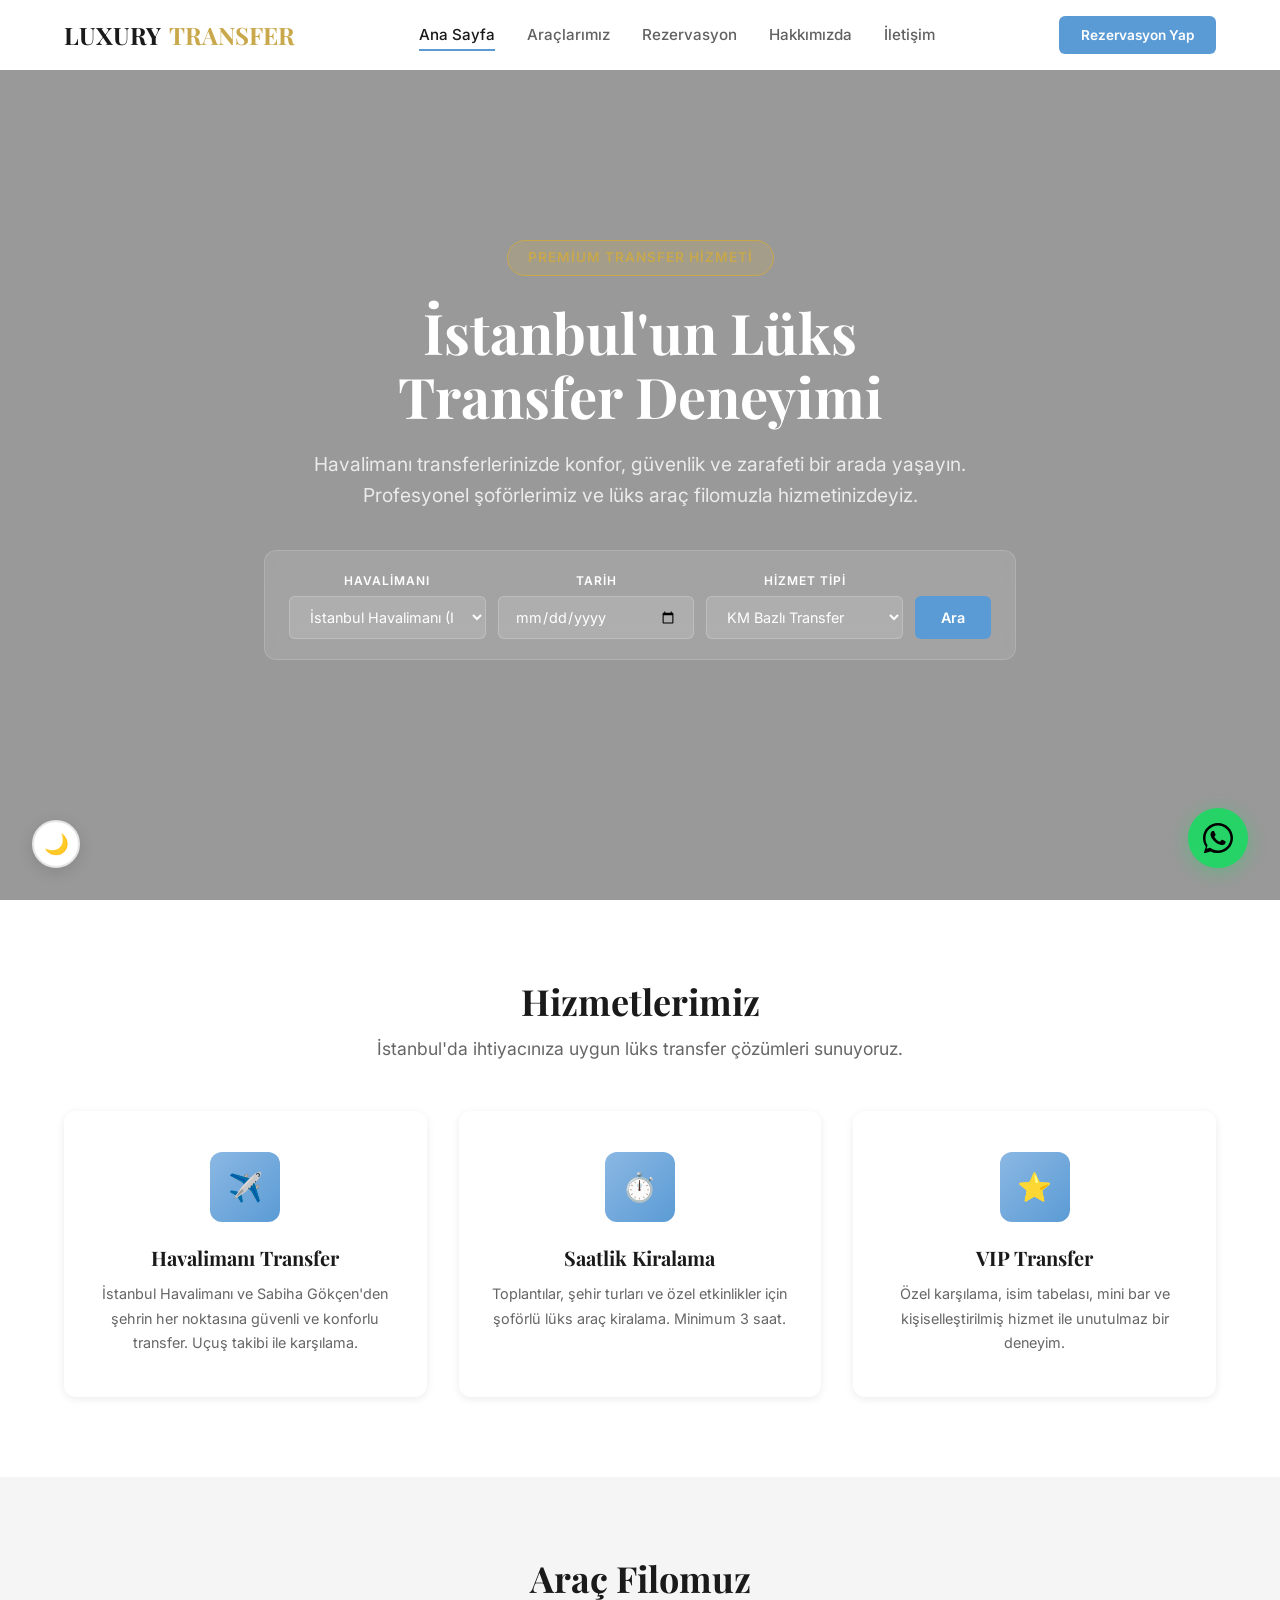
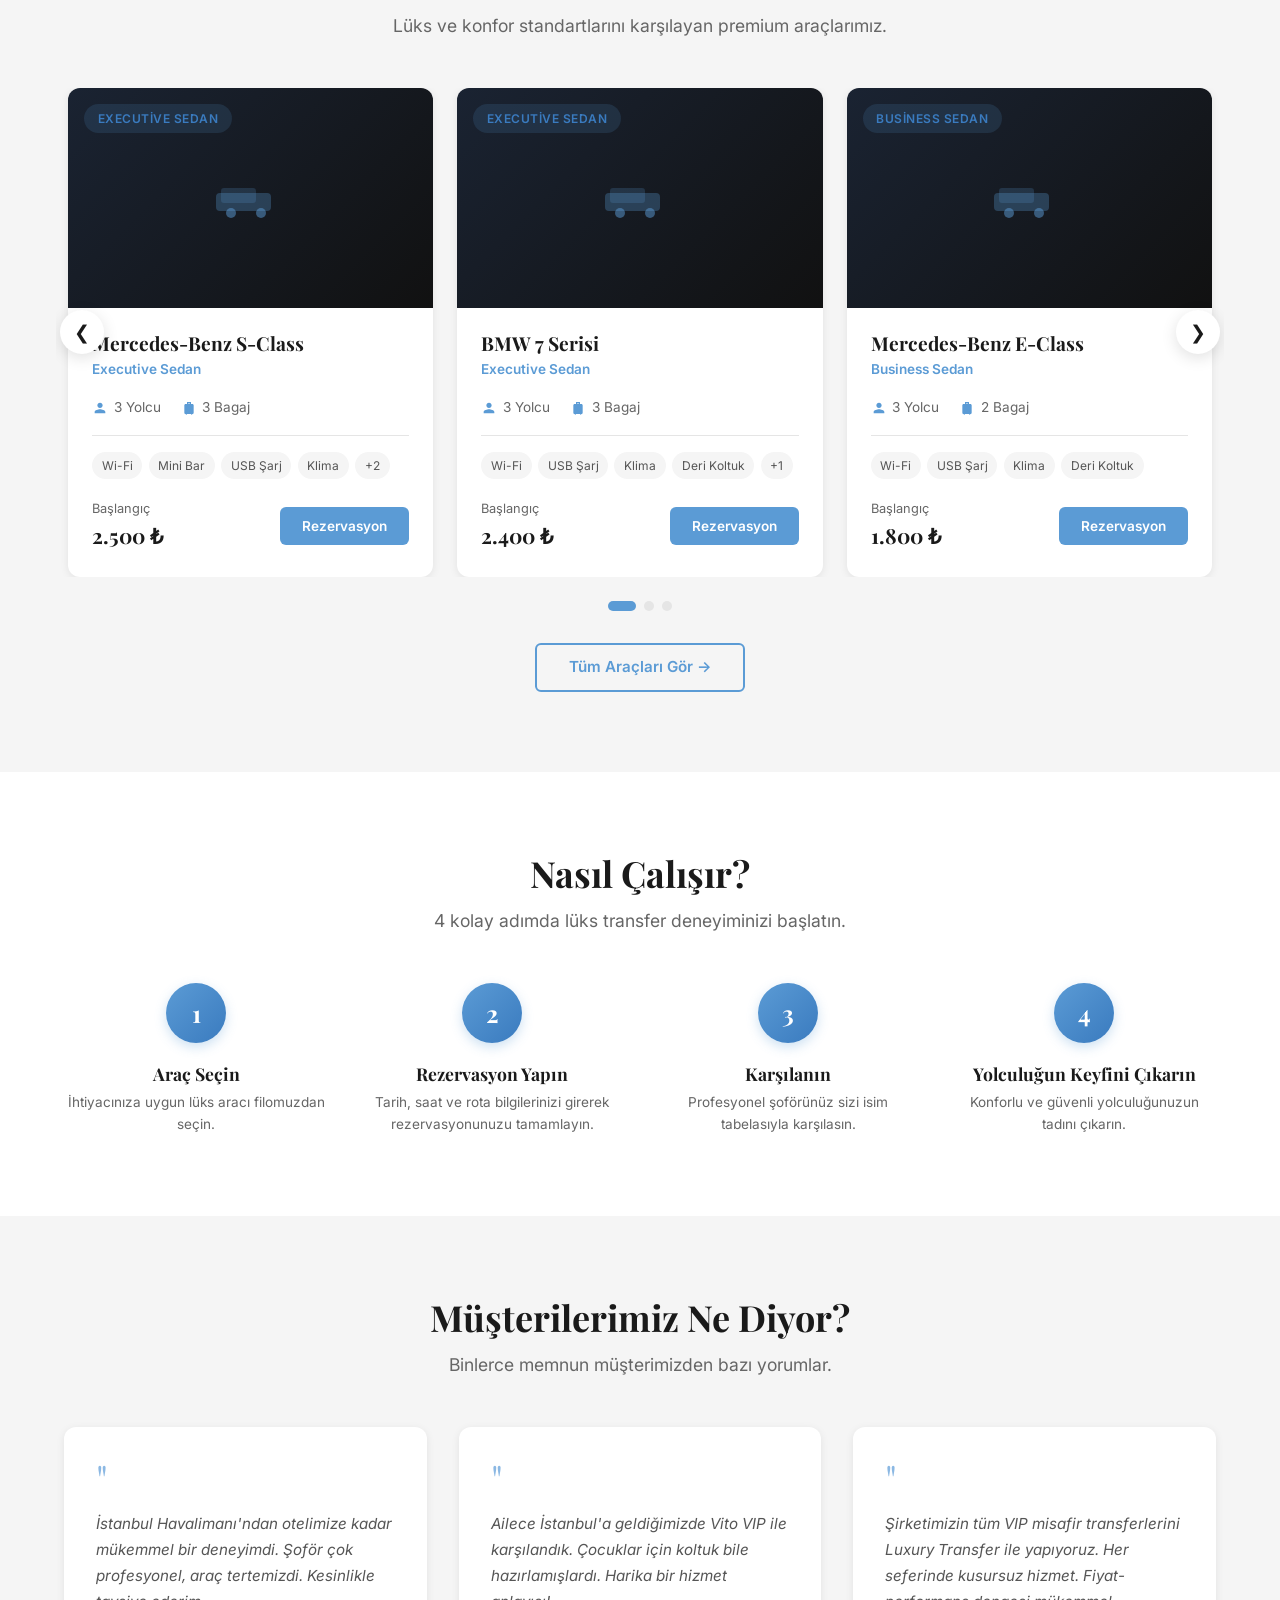
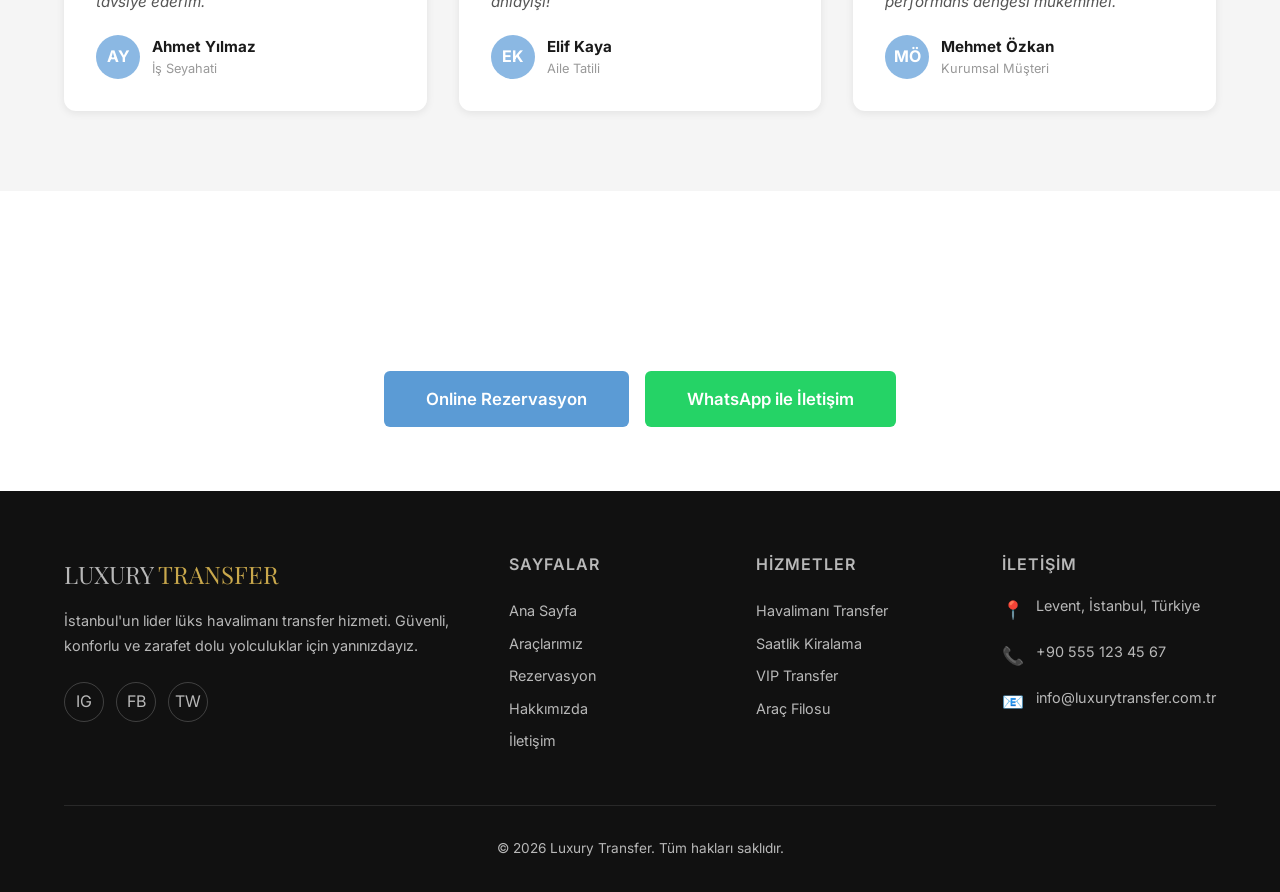
==== commit d68bb8e2: "Araç filosu slider yapısına dönüştürüldü - 5 aracın tamamı slider'da gösteriliyor (3 grid yerine) - " ====
--- a/index.html
+++ b/index.html
@@ -111,12 +111,17 @@
     </div>
   </section>
 
-  <!-- Öne Çıkan Araçlar -->
+  <!-- Öne Çıkan Araçlar - Slider -->
   <section class="section section--gray">
     <div class="container">
       <h2 class="section-title reveal">Araç Filomuz</h2>
       <p class="section-subtitle reveal">Lüks ve konfor standartlarını karşılayan premium araçlarımız.</p>
-      <div class="grid grid--3" id="featured-vehicles"></div>
+      <div class="vehicle-slider reveal">
+        <button class="vehicle-slider__arrow vehicle-slider__arrow--left" onclick="slideVehicles(-1)" aria-label="Önceki">&#10094;</button>
+        <div class="vehicle-slider__track" id="featured-vehicles"></div>
+        <button class="vehicle-slider__arrow vehicle-slider__arrow--right" onclick="slideVehicles(1)" aria-label="Sonraki">&#10095;</button>
+      </div>
+      <div class="vehicle-slider__dots" id="vehicle-dots"></div>
       <div class="text-center mt-4 reveal">
         <a href="araclar.html" class="btn btn--outline-dark">Tüm Araçları Gör →</a>
       </div>
--- a/css/style.css
+++ b/css/style.css
@@ -187,7 +187,7 @@
 }
 
 .header--transparent {
-  background: transparent;
+  background: var(--bg);
 }
 
 .header--solid {
@@ -197,20 +197,6 @@
   box-shadow: var(--shadow-md);
 }
 
-.header--solid .header__link {
-  color: var(--text);
-  opacity: 0.75;
-}
-
-.header--solid .header__link:hover,
-.header--solid .header__link--active {
-  color: var(--text-heading);
-  opacity: 1;
-}
-
-.header--solid .hamburger__line {
-  background: var(--text-heading);
-}
 
 .header__inner {
   display: flex;
@@ -228,9 +214,6 @@
   gap: 0.5rem;
 }
 
-.header--transparent .header__logo {
-  color: #FFFFFF;
-}
 
 .header__logo span {
   color: var(--gold);
@@ -243,16 +226,18 @@
 }
 
 .header__link {
-  color: rgba(255,255,255,0.85);
+  color: var(--text);
+  opacity: 0.75;
   font-size: 0.95rem;
   font-weight: 500;
-  transition: color var(--transition);
+  transition: color var(--transition), opacity var(--transition);
   position: relative;
 }
 
 .header__link:hover,
 .header__link--active {
-  color: var(--white);
+  color: var(--text-heading);
+  opacity: 1;
 }
 
 .header__link::after {
@@ -266,9 +251,6 @@
   transition: width var(--transition);
 }
 
-.header--transparent .header__link::after {
-  background: var(--gold);
-}
 
 .header__link:hover::after,
 .header__link--active::after {
@@ -293,7 +275,7 @@
 .hamburger__line {
   width: 24px;
   height: 2px;
-  background: var(--white);
+  background: var(--text-heading);
   transition: all var(--transition);
   border-radius: 2px;
 }
@@ -431,36 +413,39 @@
   backdrop-filter: blur(12px);
   border: 1px solid rgba(255,255,255,0.15);
   border-radius: var(--radius-md);
-  padding: 1.5rem 2rem;
-  display: flex;
-  gap: 1rem;
-  align-items: stretch;
-  max-width: 700px;
+  padding: 1.25rem 1.5rem;
+  display: flex;
+  gap: 0.75rem;
+  align-items: flex-end;
+  max-width: 780px;
   margin: 0 auto;
+  overflow: hidden;
 }
 
 .hero-form__group {
   flex: 1;
+  min-width: 0;
   display: flex;
   flex-direction: column;
   gap: 0.35rem;
 }
 
 .hero-form__group--btn {
-  justify-content: flex-end;
+  flex: 0 0 auto;
 }
 
 .hero-form__group--btn .btn {
-  width: 100%;
-  height: auto;
+  padding: 0.7rem 1.5rem;
   white-space: nowrap;
+  font-size: 0.9rem;
+  border-radius: var(--radius-sm);
 }
 
 .hero-form__label {
   font-size: 0.75rem;
   text-transform: uppercase;
   letter-spacing: 1px;
-  color: rgba(255,255,255,0.7);
+  color: #FFFFFF;
   font-weight: 600;
 }
 
@@ -468,7 +453,7 @@
 .hero-form__input {
   background: rgba(255,255,255,0.12);
   border: 1px solid rgba(255,255,255,0.2);
-  color: var(--white);
+  color: #FFFFFF;
   padding: 0.7rem 1rem;
   border-radius: var(--radius-sm);
   font-size: 0.9rem;
@@ -483,8 +468,8 @@
 }
 
 .hero-form__select option {
-  background: var(--black);
-  color: var(--white);
+  background: #FFFFFF;
+  color: #1A1A1A;
 }
 
 /* --- Footer --- */
--- a/css/components.css
+++ b/css/components.css
@@ -637,6 +637,95 @@
   font-size: 0.85rem;
   color: #666;
   line-height: 1.6;
+}
+
+/* --- Vehicle Slider --- */
+.vehicle-slider {
+  position: relative;
+  overflow: hidden;
+  margin: 0 -0.5rem;
+}
+
+.vehicle-slider__track {
+  display: flex;
+  transition: transform 0.5s ease;
+  gap: 0;
+}
+
+.vehicle-slider__track .vehicle-card {
+  flex: 0 0 calc(33.333% - 1.5rem);
+  margin: 0 0.75rem;
+  min-width: 0;
+}
+
+.vehicle-slider__arrow {
+  position: absolute;
+  top: 50%;
+  transform: translateY(-50%);
+  z-index: 10;
+  width: 44px;
+  height: 44px;
+  border-radius: var(--radius-full);
+  border: none;
+  background: var(--bg);
+  color: var(--text-heading);
+  font-size: 1.2rem;
+  cursor: pointer;
+  box-shadow: var(--shadow-md);
+  display: flex;
+  align-items: center;
+  justify-content: center;
+  transition: all var(--transition);
+}
+
+.vehicle-slider__arrow:hover {
+  background: var(--primary);
+  color: #FFFFFF;
+}
+
+.vehicle-slider__arrow--left {
+  left: 0.25rem;
+}
+
+.vehicle-slider__arrow--right {
+  right: 0.25rem;
+}
+
+.vehicle-slider__dots {
+  display: flex;
+  justify-content: center;
+  gap: 0.5rem;
+  margin-top: 1.5rem;
+}
+
+.vehicle-slider__dot {
+  width: 10px;
+  height: 10px;
+  border-radius: var(--radius-full);
+  border: none;
+  background: var(--border);
+  cursor: pointer;
+  transition: all var(--transition);
+  padding: 0;
+}
+
+.vehicle-slider__dot.active {
+  background: var(--primary);
+  width: 28px;
+  border-radius: 5px;
+}
+
+@media (max-width: 1024px) {
+  .vehicle-slider__track .vehicle-card {
+    flex: 0 0 calc(50% - 1.5rem);
+  }
+}
+
+@media (max-width: 768px) {
+  .vehicle-slider__track .vehicle-card {
+    flex: 0 0 calc(100% - 1.5rem);
+  }
+  .vehicle-slider__arrow { width: 36px; height: 36px; font-size: 1rem; }
 }
 
 /* --- CTA Banner --- */
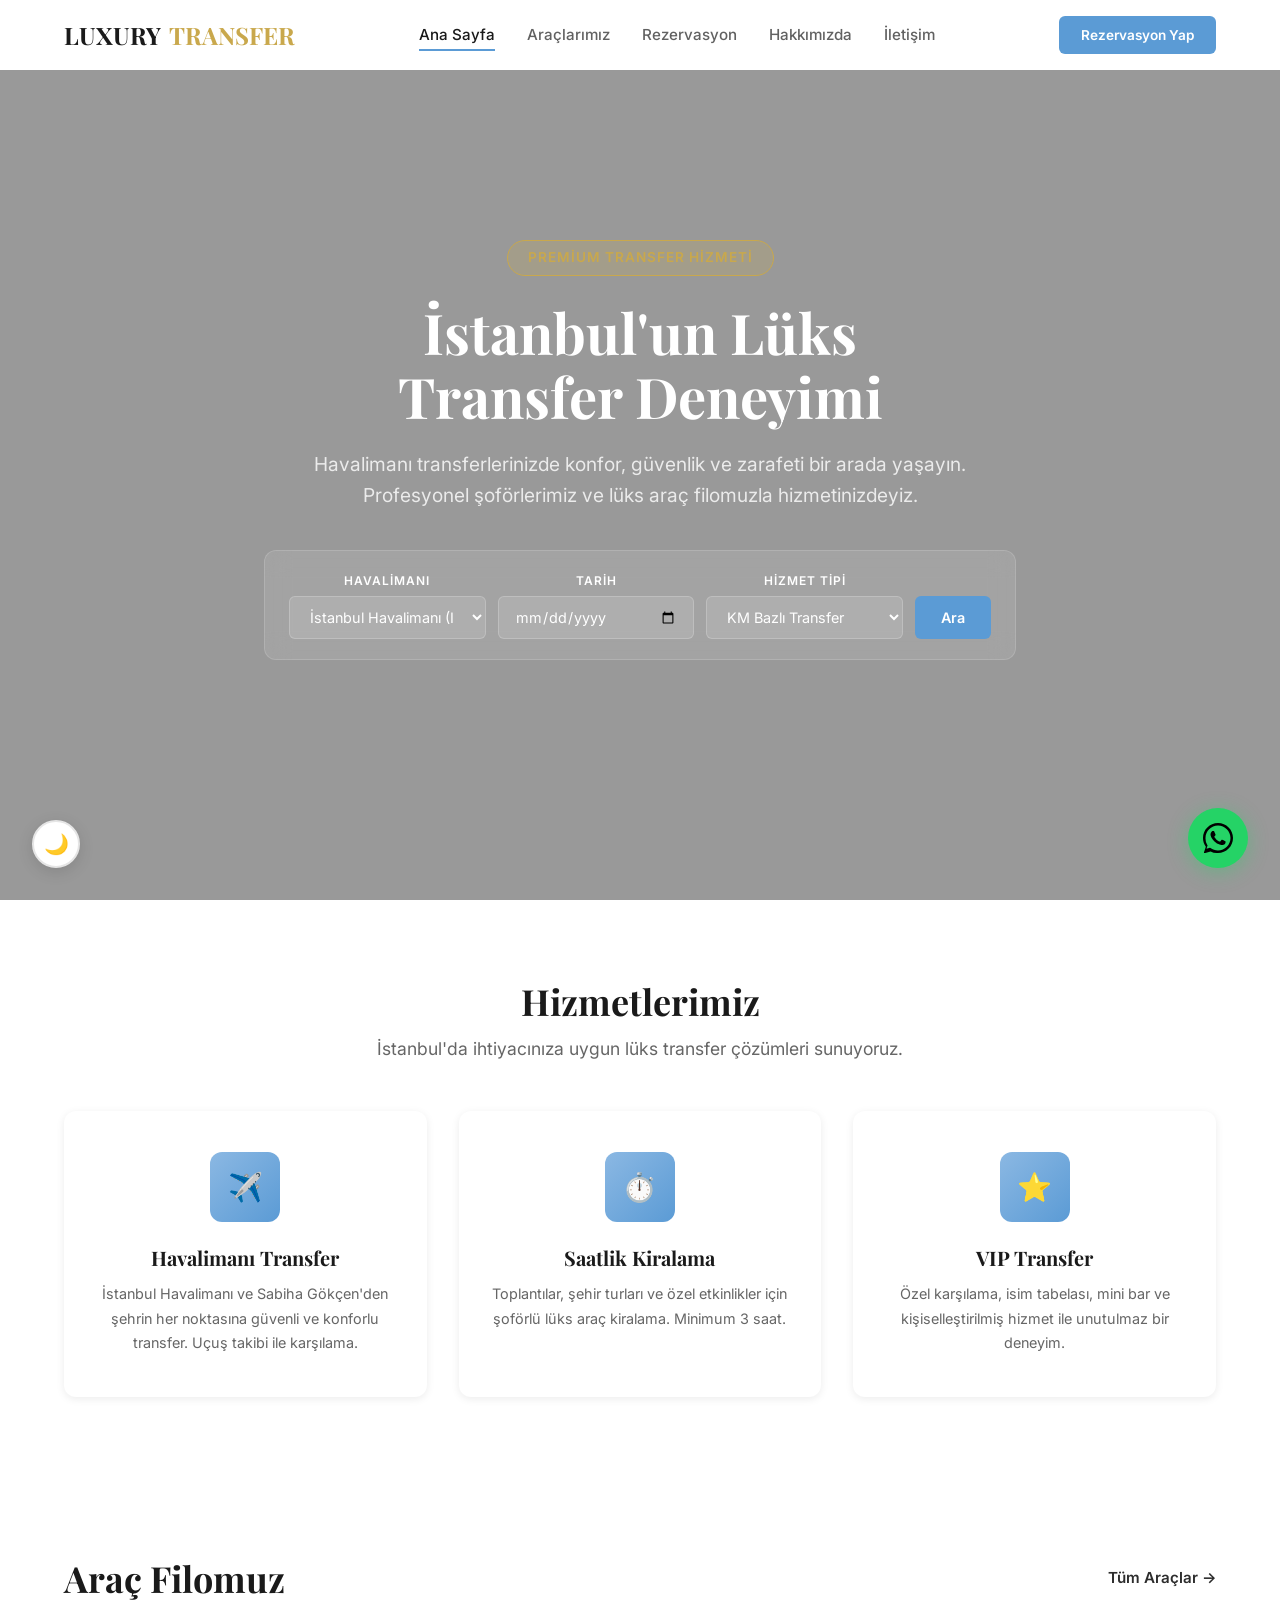
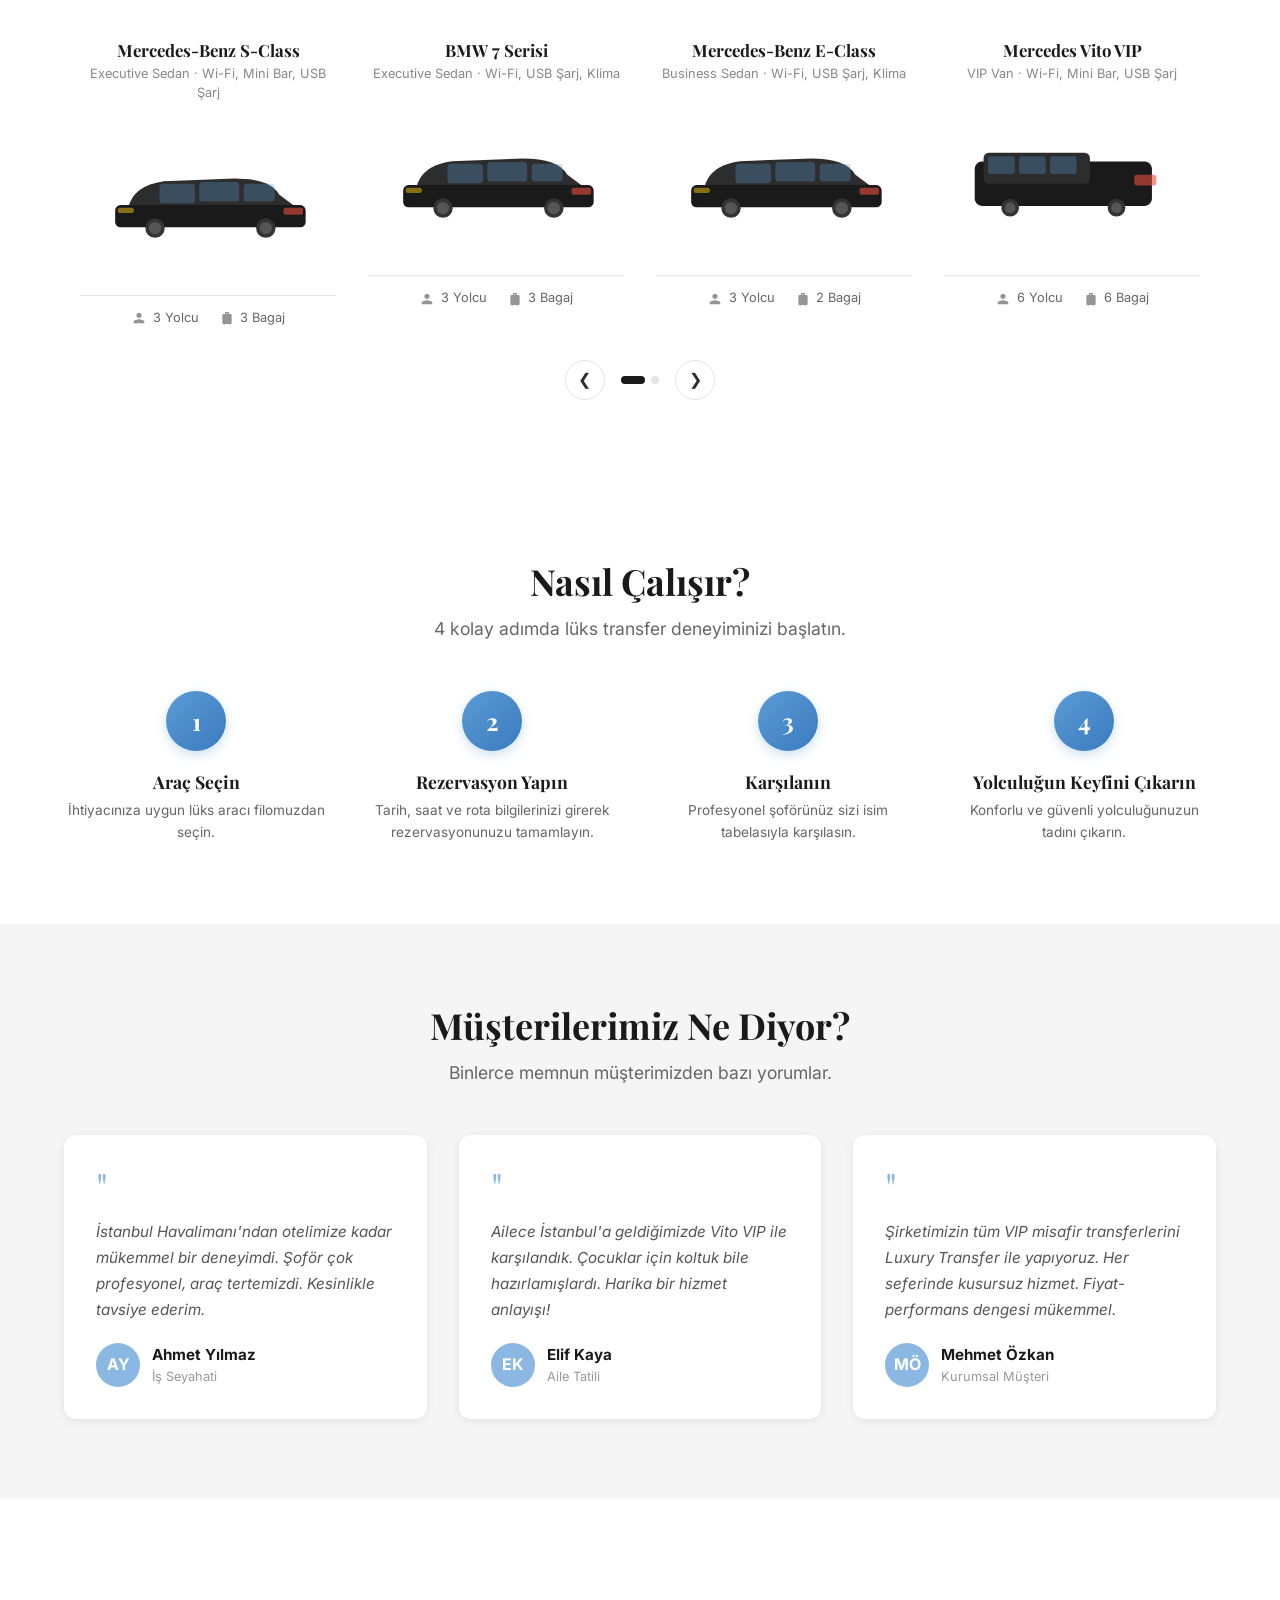
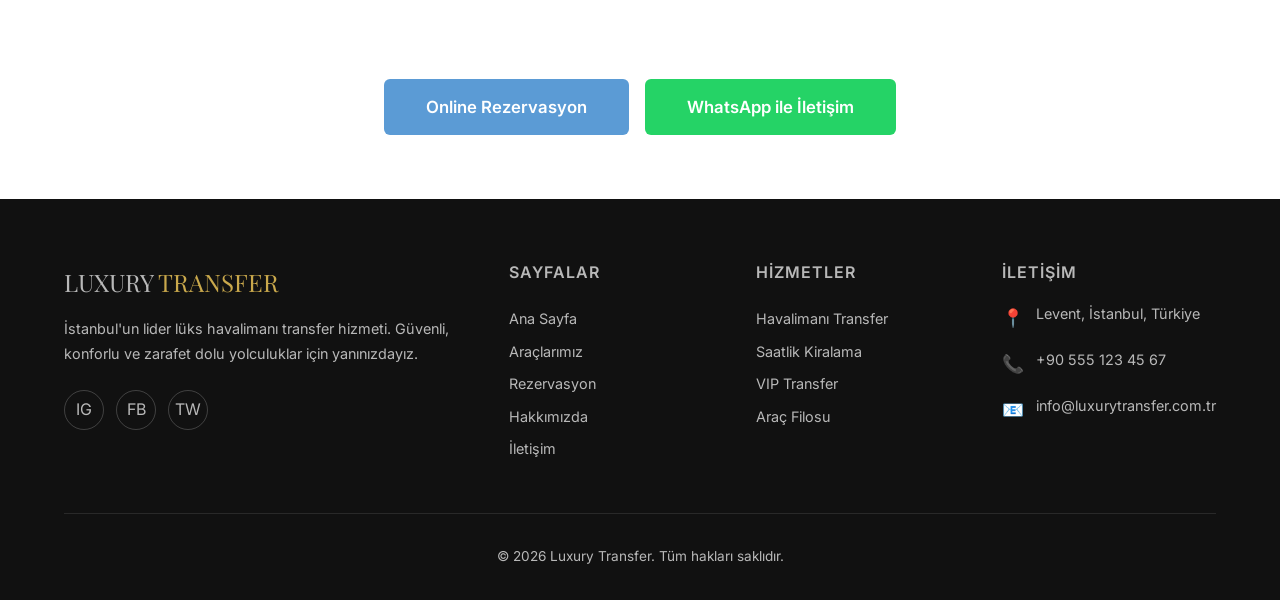
==== commit 648d2e1e: "Araç filosu referans tasarıma göre yeniden yapıldı - Başlık sol hizalı, sağda "Tüm Araçlar" linki - " ====
--- a/index.html
+++ b/index.html
@@ -111,19 +111,20 @@
     </div>
   </section>
 
-  <!-- Öne Çıkan Araçlar - Slider -->
-  <section class="section section--gray">
-    <div class="container">
-      <h2 class="section-title reveal">Araç Filomuz</h2>
-      <p class="section-subtitle reveal">Lüks ve konfor standartlarını karşılayan premium araçlarımız.</p>
-      <div class="vehicle-slider reveal">
-        <button class="vehicle-slider__arrow vehicle-slider__arrow--left" onclick="slideVehicles(-1)" aria-label="Önceki">&#10094;</button>
-        <div class="vehicle-slider__track" id="featured-vehicles"></div>
-        <button class="vehicle-slider__arrow vehicle-slider__arrow--right" onclick="slideVehicles(1)" aria-label="Sonraki">&#10095;</button>
-      </div>
-      <div class="vehicle-slider__dots" id="vehicle-dots"></div>
-      <div class="text-center mt-4 reveal">
-        <a href="araclar.html" class="btn btn--outline-dark">Tüm Araçları Gör →</a>
+  <!-- Araç Filomuz -->
+  <section class="section">
+    <div class="container">
+      <div class="fleet-header reveal">
+        <h2 class="fleet-header__title">Araç Filomuz</h2>
+        <a href="araclar.html" class="fleet-header__link">Tüm Araçlar →</a>
+      </div>
+      <div class="fleet-slider reveal">
+        <div class="fleet-slider__track" id="featured-vehicles"></div>
+      </div>
+      <div class="fleet-slider__nav">
+        <button class="fleet-slider__arrow" onclick="slideFleet(-1)" aria-label="Önceki">&#10094;</button>
+        <div class="fleet-slider__dots" id="fleet-dots"></div>
+        <button class="fleet-slider__arrow" onclick="slideFleet(1)" aria-label="Sonraki">&#10095;</button>
       </div>
     </div>
   </section>
--- a/css/components.css
+++ b/css/components.css
@@ -639,68 +639,141 @@
   line-height: 1.6;
 }
 
-/* --- Vehicle Slider --- */
-.vehicle-slider {
-  position: relative;
+/* --- Fleet Slider --- */
+.fleet-header {
+  display: flex;
+  align-items: center;
+  justify-content: space-between;
+  margin-bottom: 2.5rem;
+}
+
+.fleet-header__title {
+  font-size: 2.25rem;
+  text-align: left;
+}
+
+.fleet-header__link {
+  font-size: 0.95rem;
+  font-weight: 600;
+  color: var(--text);
+  transition: color var(--transition);
+  white-space: nowrap;
+}
+
+.fleet-header__link:hover {
+  color: var(--primary);
+}
+
+.fleet-slider {
   overflow: hidden;
-  margin: 0 -0.5rem;
-}
-
-.vehicle-slider__track {
+}
+
+.fleet-slider__track {
   display: flex;
   transition: transform 0.5s ease;
-  gap: 0;
-}
-
-.vehicle-slider__track .vehicle-card {
-  flex: 0 0 calc(33.333% - 1.5rem);
-  margin: 0 0.75rem;
+}
+
+.fleet-slider__track .fleet-card {
+  flex: 0 0 25%;
+  padding: 0 1rem;
   min-width: 0;
 }
 
-.vehicle-slider__arrow {
-  position: absolute;
-  top: 50%;
-  transform: translateY(-50%);
-  z-index: 10;
-  width: 44px;
-  height: 44px;
+.fleet-card {
+  text-align: center;
+}
+
+.fleet-card__name {
+  font-family: var(--font-heading);
+  font-size: 1.05rem;
+  font-weight: 700;
+  color: var(--text-heading);
+  margin-bottom: 0.25rem;
+}
+
+.fleet-card__desc {
+  font-size: 0.8rem;
+  color: #888;
+  line-height: 1.5;
+  margin-bottom: 1rem;
+}
+
+.fleet-card__image {
+  width: 100%;
+  height: 160px;
+  display: flex;
+  align-items: center;
+  justify-content: center;
+  margin-bottom: 1rem;
+}
+
+.fleet-card__image svg {
+  max-width: 90%;
+  height: auto;
+}
+
+.fleet-card__specs {
+  display: flex;
+  justify-content: center;
+  gap: 1.25rem;
+  padding-top: 0.75rem;
+  border-top: 1px solid var(--border);
+}
+
+.fleet-card__spec {
+  display: flex;
+  align-items: center;
+  gap: 0.35rem;
+  font-size: 0.8rem;
+  color: #666;
+}
+
+.fleet-card__spec svg {
+  width: 16px;
+  height: 16px;
+  fill: var(--text);
+  opacity: 0.5;
+}
+
+[data-theme="dark"] .fleet-card__desc { color: #777; }
+[data-theme="dark"] .fleet-card__spec { color: #999; }
+
+.fleet-slider__nav {
+  display: flex;
+  align-items: center;
+  justify-content: center;
+  gap: 1rem;
+  margin-top: 2rem;
+}
+
+.fleet-slider__arrow {
+  width: 40px;
+  height: 40px;
   border-radius: var(--radius-full);
-  border: none;
+  border: 1.5px solid var(--border);
   background: var(--bg);
-  color: var(--text-heading);
-  font-size: 1.2rem;
+  color: var(--text);
+  font-size: 1rem;
   cursor: pointer;
-  box-shadow: var(--shadow-md);
   display: flex;
   align-items: center;
   justify-content: center;
   transition: all var(--transition);
 }
 
-.vehicle-slider__arrow:hover {
-  background: var(--primary);
-  color: #FFFFFF;
-}
-
-.vehicle-slider__arrow--left {
-  left: 0.25rem;
-}
-
-.vehicle-slider__arrow--right {
-  right: 0.25rem;
-}
-
-.vehicle-slider__dots {
-  display: flex;
-  justify-content: center;
-  gap: 0.5rem;
-  margin-top: 1.5rem;
-}
-
-.vehicle-slider__dot {
-  width: 10px;
-  height: 10px;
+.fleet-slider__arrow:hover {
+  border-color: var(--primary);
+  color: var(--primary);
+}
+
+.fleet-slider__dots {
+  display: flex;
+  gap: 0.4rem;
+}
+
+.fleet-slider__dot {
+  width: 8px;
+  height: 8px;
   border-radius: var(--radius-full);
   border: none;
   background: var(--border);
@@ -709,23 +782,29 @@
   padding: 0;
 }
 
-.vehicle-slider__dot.active {
-  background: var(--primary);
-  width: 28px;
-  border-radius: 5px;
+.fleet-slider__dot.active {
+  background: var(--text-heading);
+  width: 24px;
+  border-radius: 4px;
 }
 
 @media (max-width: 1024px) {
-  .vehicle-slider__track .vehicle-card {
-    flex: 0 0 calc(50% - 1.5rem);
+  .fleet-slider__track .fleet-card {
+    flex: 0 0 33.333%;
   }
 }
 
 @media (max-width: 768px) {
-  .vehicle-slider__track .vehicle-card {
-    flex: 0 0 calc(100% - 1.5rem);
+  .fleet-slider__track .fleet-card {
+    flex: 0 0 50%;
   }
-  .vehicle-slider__arrow { width: 36px; height: 36px; font-size: 1rem; }
+  .fleet-header__title { font-size: 1.75rem; }
+}
+
+@media (max-width: 480px) {
+  .fleet-slider__track .fleet-card {
+    flex: 0 0 100%;
+  }
 }
 
 /* --- CTA Banner --- */
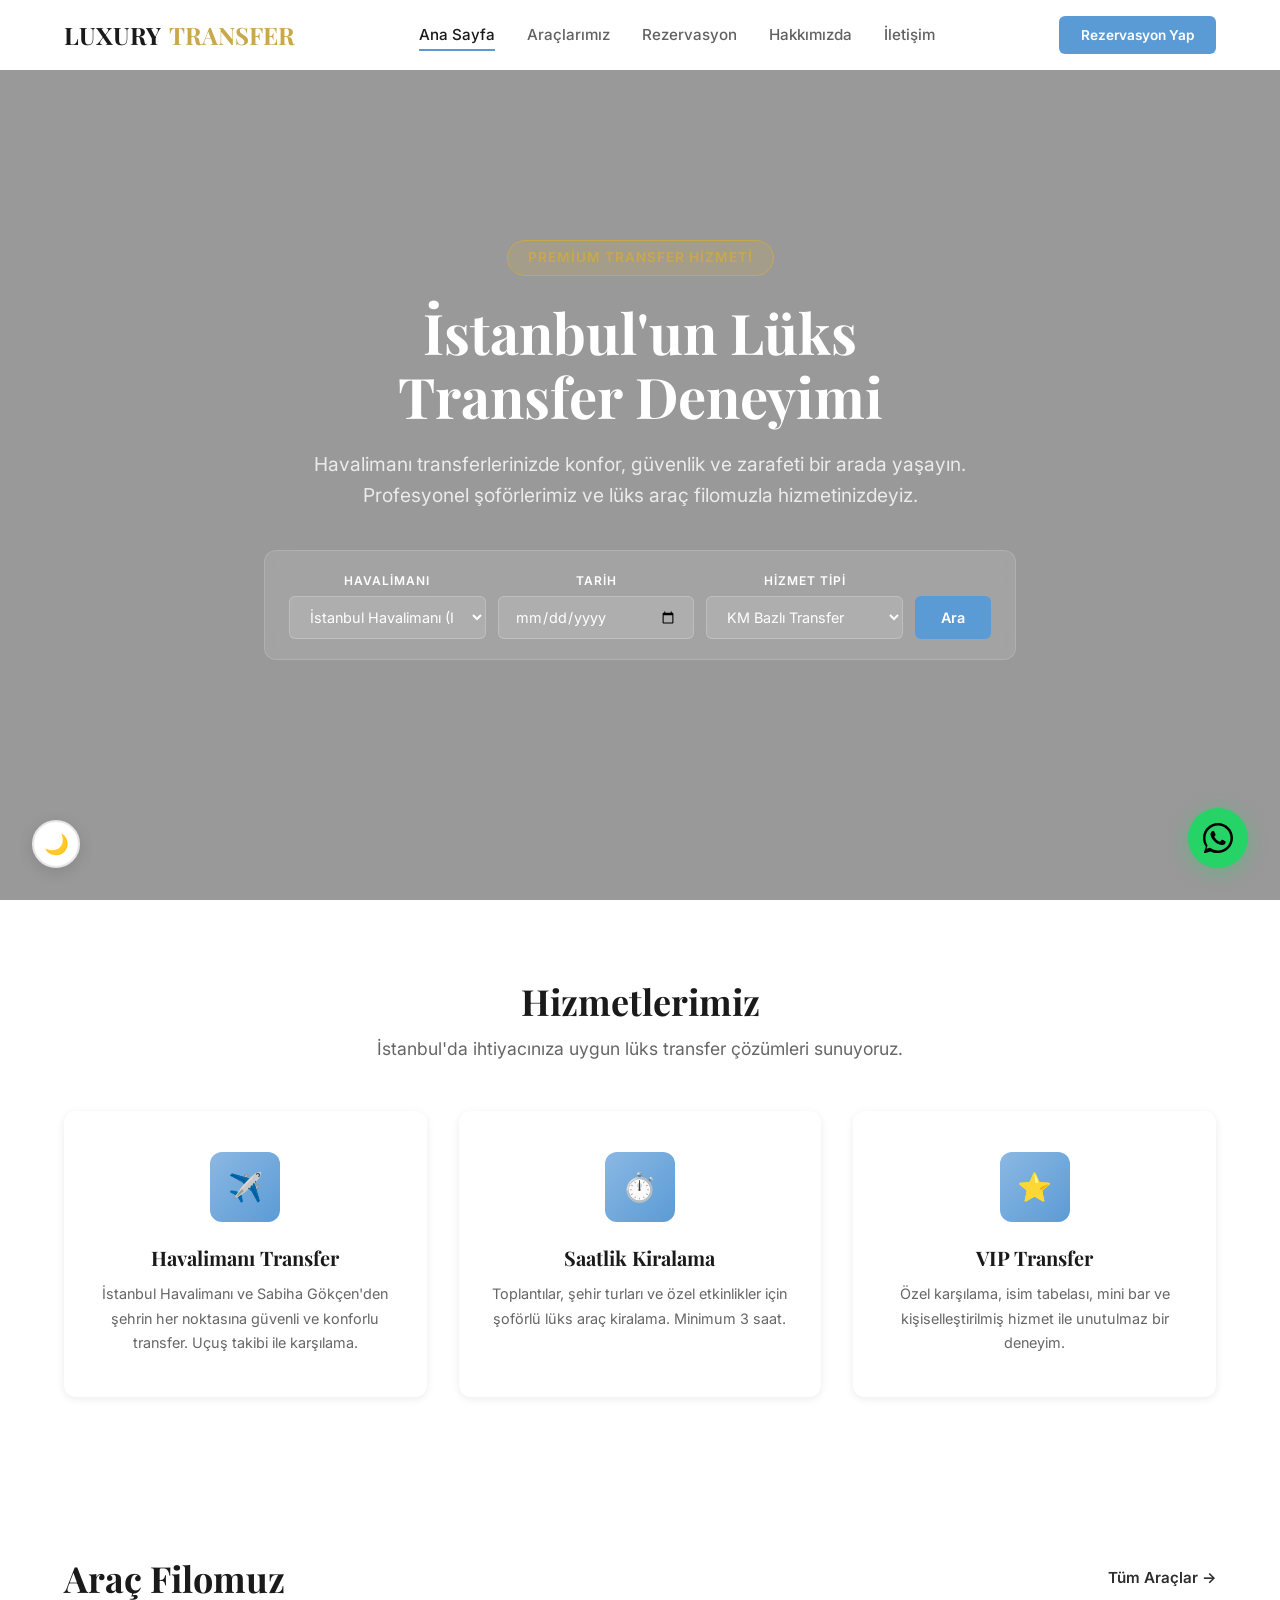
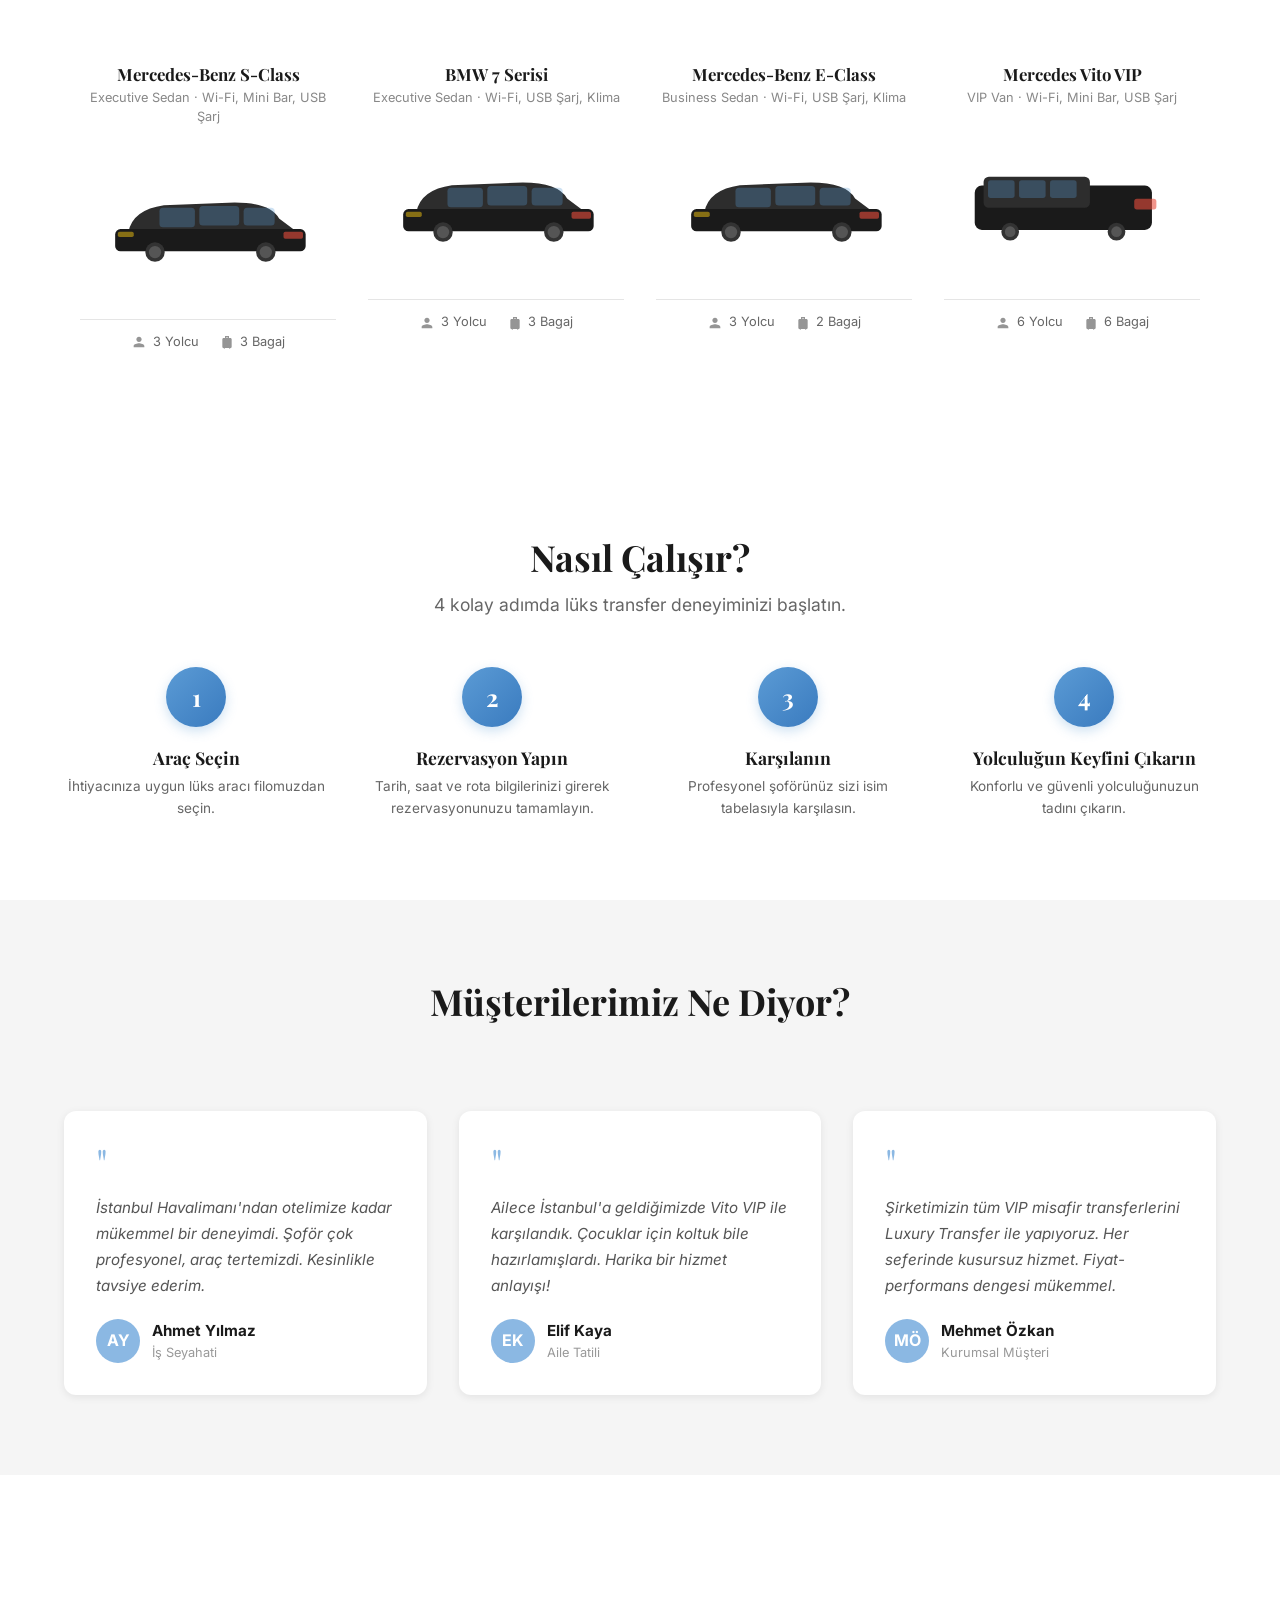
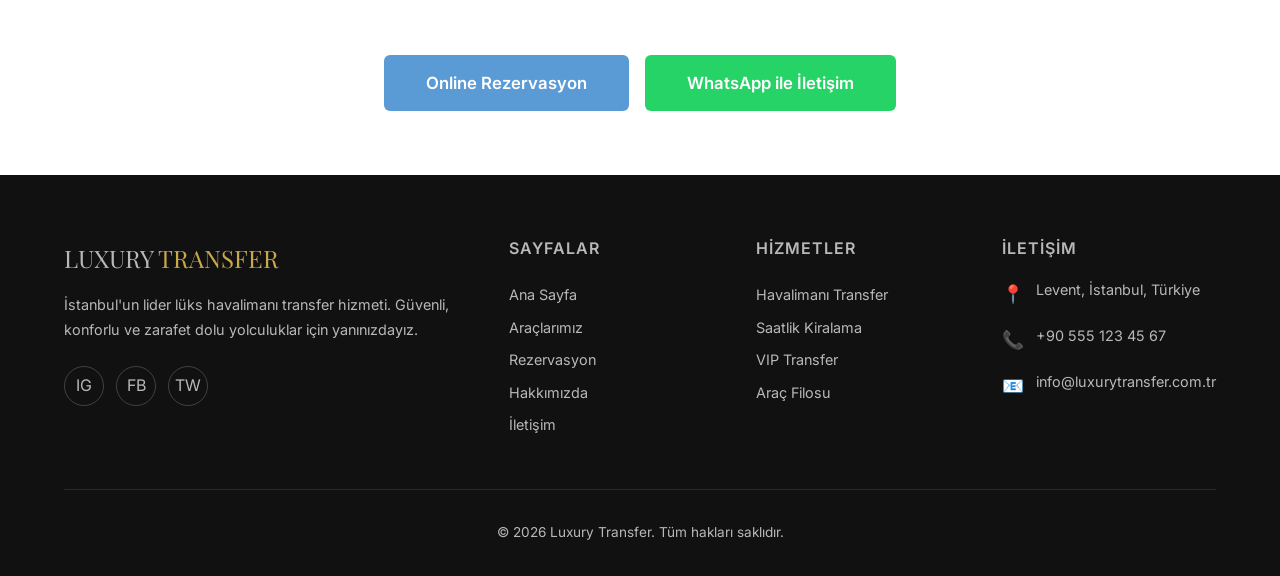
==== commit 914fe735: "Fleet slider: navigasyon kaldırıldı, drag-to-scroll ve hover efekti - Ok butonları ve dot navigasyon" ====
--- a/index.html
+++ b/index.html
@@ -118,13 +118,8 @@
         <h2 class="fleet-header__title">Araç Filomuz</h2>
         <a href="araclar.html" class="fleet-header__link">Tüm Araçlar →</a>
       </div>
-      <div class="fleet-slider reveal">
+      <div class="fleet-slider reveal" id="fleet-slider">
         <div class="fleet-slider__track" id="featured-vehicles"></div>
-      </div>
-      <div class="fleet-slider__nav">
-        <button class="fleet-slider__arrow" onclick="slideFleet(-1)" aria-label="Önceki">&#10094;</button>
-        <div class="fleet-slider__dots" id="fleet-dots"></div>
-        <button class="fleet-slider__arrow" onclick="slideFleet(1)" aria-label="Sonraki">&#10095;</button>
       </div>
     </div>
   </section>
--- a/css/components.css
+++ b/css/components.css
@@ -666,21 +666,40 @@
 
 .fleet-slider {
   overflow: hidden;
+  cursor: grab;
+}
+
+.fleet-slider.dragging {
+  cursor: grabbing;
+}
+
+.fleet-slider.dragging .fleet-slider__track {
+  transition: none;
 }
 
 .fleet-slider__track {
   display: flex;
-  transition: transform 0.5s ease;
+  transition: transform 0.4s ease;
 }
 
 .fleet-slider__track .fleet-card {
   flex: 0 0 25%;
-  padding: 0 1rem;
   min-width: 0;
 }
 
 .fleet-card {
   text-align: center;
+  padding: 1.5rem 1rem;
+  border-radius: var(--radius-md);
+  transition: background var(--transition);
+}
+
+.fleet-card:hover {
+  background: #F2F2F2;
+}
+
+[data-theme="dark"] .fleet-card:hover {
+  background: #222222;
 }
 
 .fleet-card__name {
@@ -738,55 +757,6 @@
 [data-theme="dark"] .fleet-card__desc { color: #777; }
 [data-theme="dark"] .fleet-card__spec { color: #999; }
 
-.fleet-slider__nav {
-  display: flex;
-  align-items: center;
-  justify-content: center;
-  gap: 1rem;
-  margin-top: 2rem;
-}
-
-.fleet-slider__arrow {
-  width: 40px;
-  height: 40px;
-  border-radius: var(--radius-full);
-  border: 1.5px solid var(--border);
-  background: var(--bg);
-  color: var(--text);
-  font-size: 1rem;
-  cursor: pointer;
-  display: flex;
-  align-items: center;
-  justify-content: center;
-  transition: all var(--transition);
-}
-
-.fleet-slider__arrow:hover {
-  border-color: var(--primary);
-  color: var(--primary);
-}
-
-.fleet-slider__dots {
-  display: flex;
-  gap: 0.4rem;
-}
-
-.fleet-slider__dot {
-  width: 8px;
-  height: 8px;
-  border-radius: var(--radius-full);
-  border: none;
-  background: var(--border);
-  cursor: pointer;
-  transition: all var(--transition);
-  padding: 0;
-}
-
-.fleet-slider__dot.active {
-  background: var(--text-heading);
-  width: 24px;
-  border-radius: 4px;
-}
 
 @media (max-width: 1024px) {
   .fleet-slider__track .fleet-card {
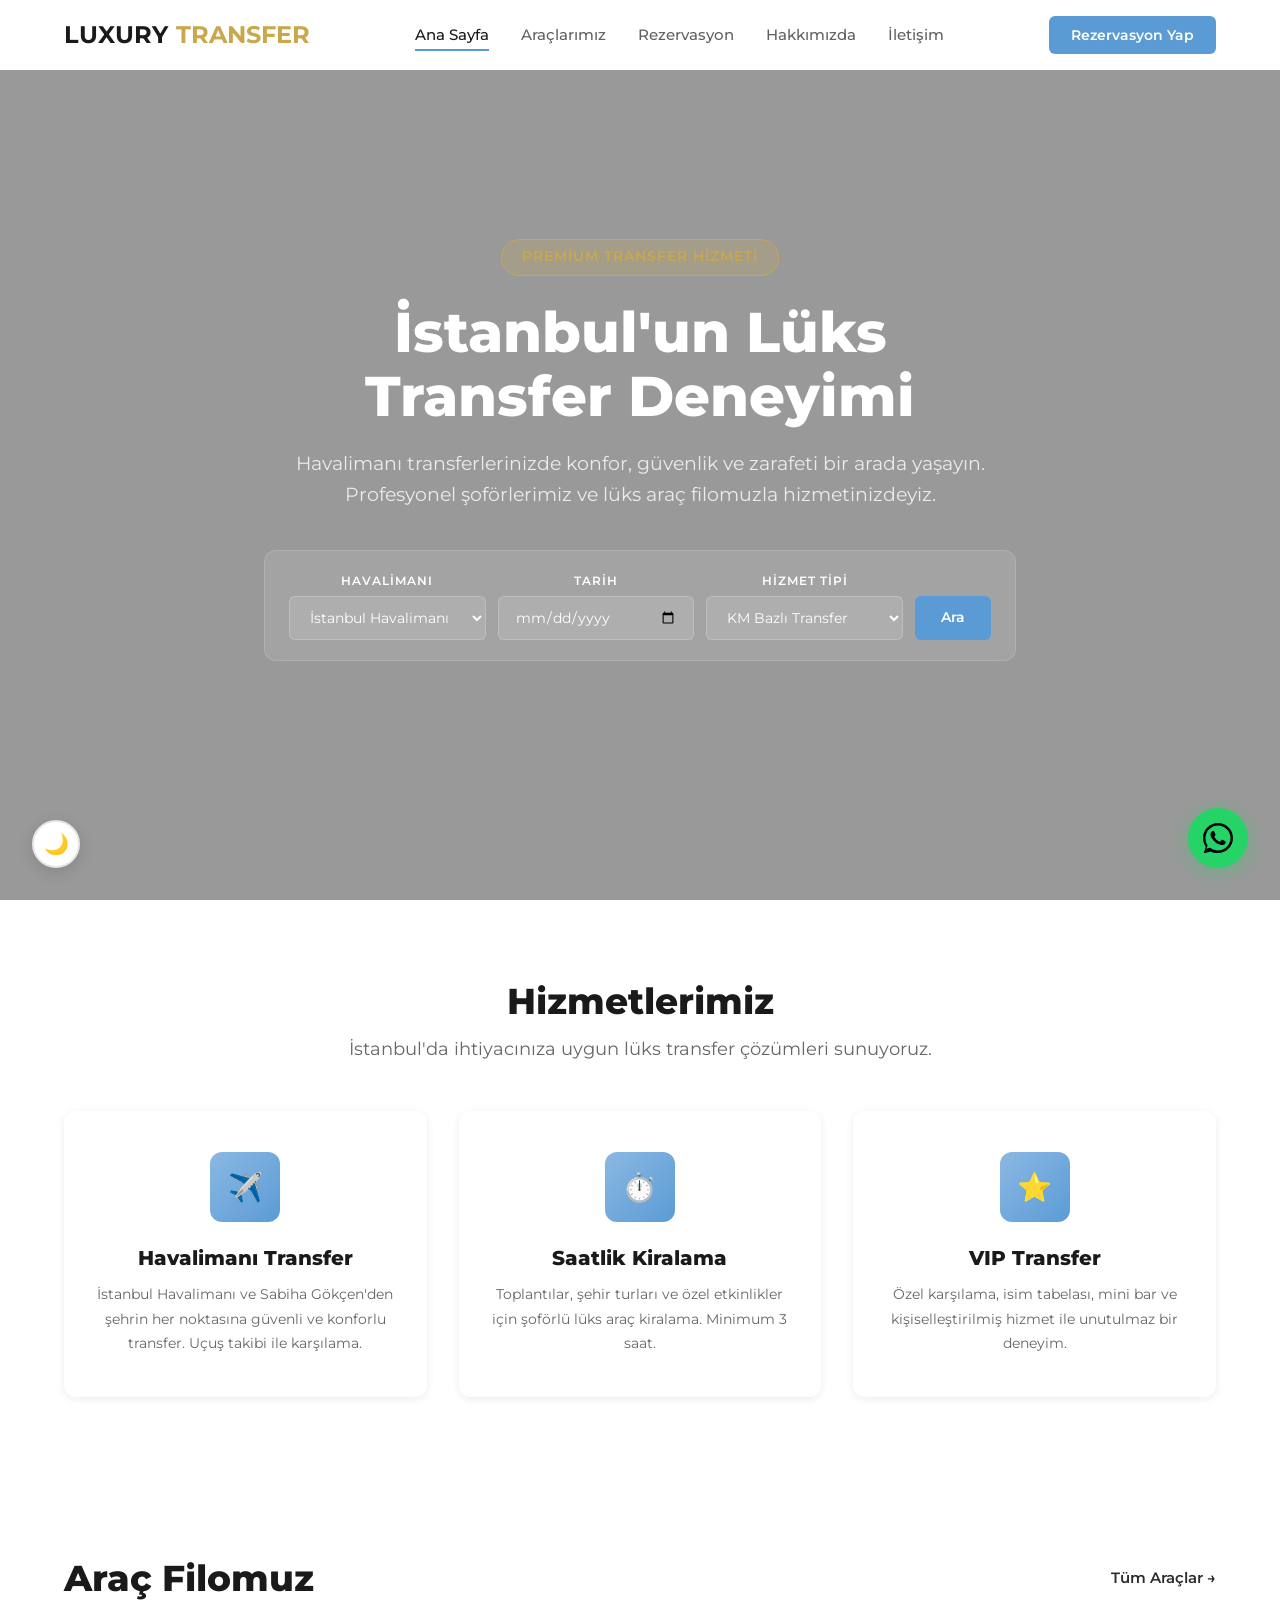
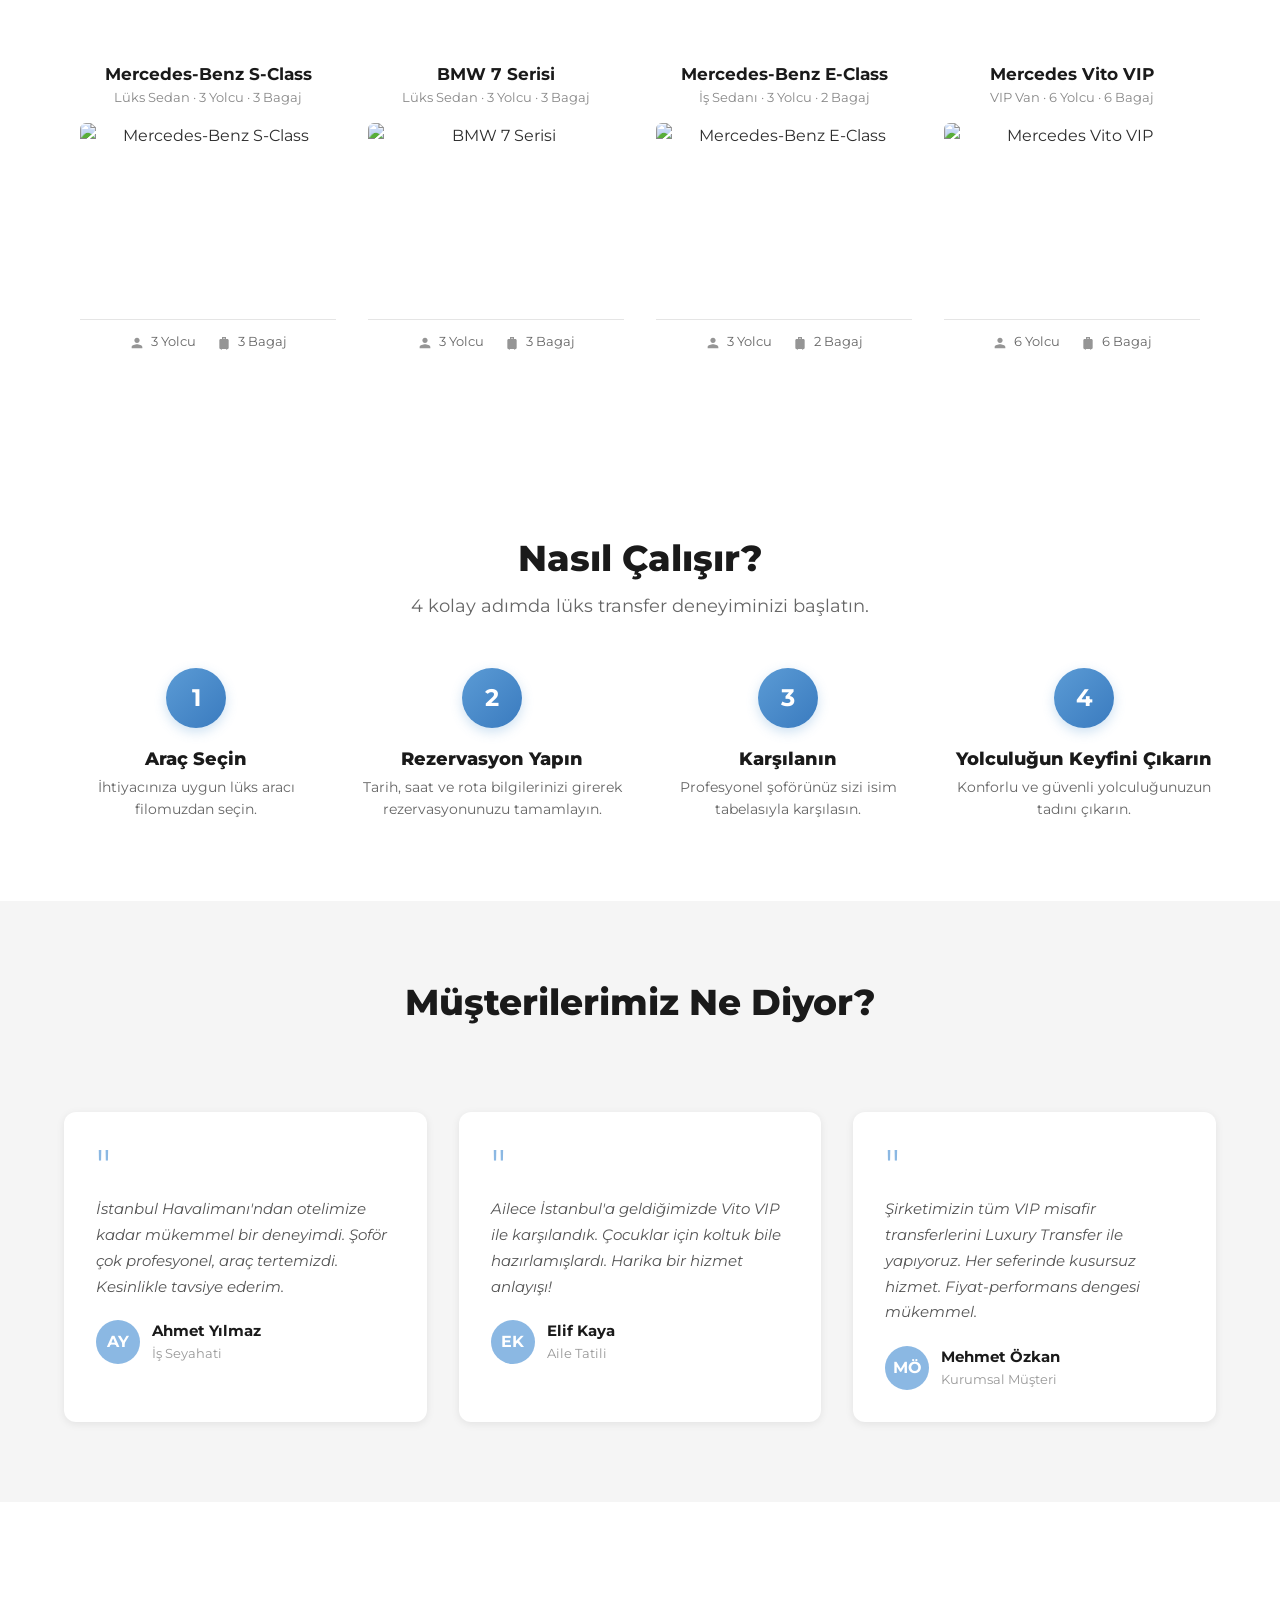
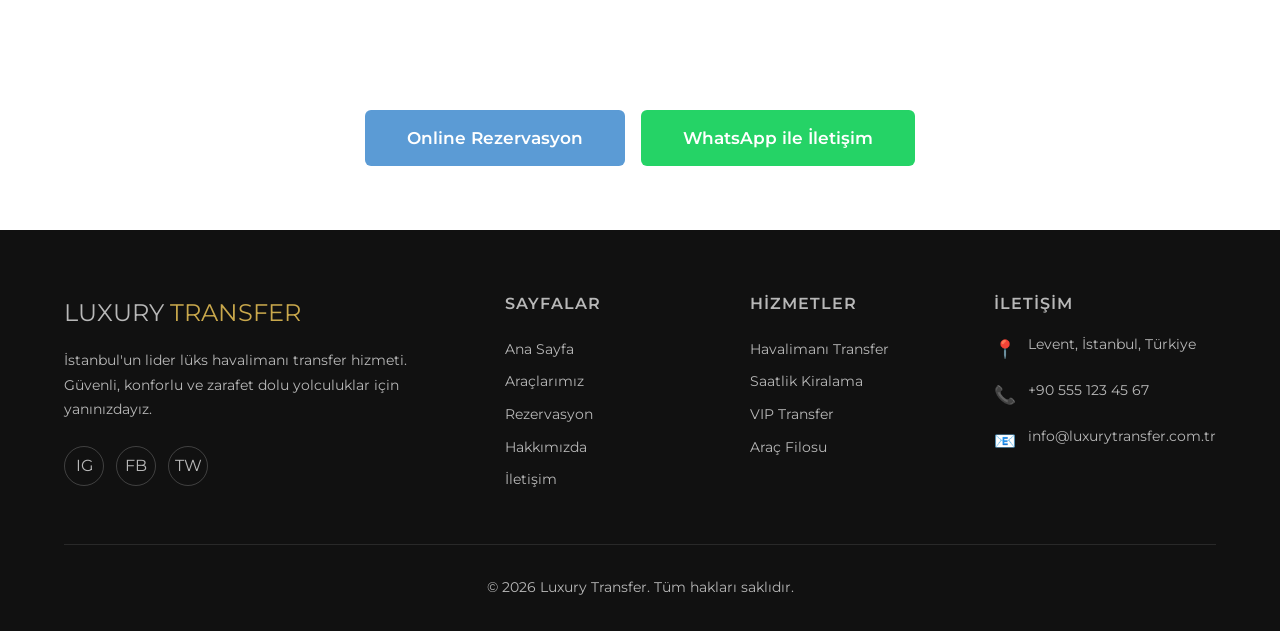
==== commit a6f38c7b: "Font Montserrat olarak değiştirildi, araç görselleri ve açıklamalar düzenlendi - Tüm sayfalar Montse" ====
--- a/index.html
+++ b/index.html
@@ -10,7 +10,7 @@
   <title>Luxury Transfer - İstanbul Lüks Havalimanı Transfer</title>
   <link rel="preconnect" href="https://fonts.googleapis.com">
   <link rel="preconnect" href="https://fonts.gstatic.com" crossorigin>
-  <link href="https://fonts.googleapis.com/css2?family=Inter:wght@400;500;600;700&family=Playfair+Display:wght@600;700&display=swap" rel="stylesheet">
+  <link href="https://fonts.googleapis.com/css2?family=Montserrat:wght@400;500;600;700;800&display=swap" rel="stylesheet">
   <link rel="stylesheet" href="css/style.css">
   <link rel="stylesheet" href="css/components.css">
   <link rel="stylesheet" href="css/responsive.css">
--- a/css/style.css
+++ b/css/style.css
@@ -20,8 +20,8 @@
   --card-bg: #FFFFFF;
   --logo-text: #1A1A1A;
 
-  --font-heading: 'Playfair Display', Georgia, serif;
-  --font-body: 'Inter', -apple-system, BlinkMacSystemFont, sans-serif;
+  --font-heading: 'Montserrat', -apple-system, BlinkMacSystemFont, sans-serif;
+  --font-body: 'Montserrat', -apple-system, BlinkMacSystemFont, sans-serif;
 
   --shadow-sm: 0 2px 8px rgba(0,0,0,0.08);
   --shadow-md: 0 4px 16px rgba(0,0,0,0.12);
@@ -92,7 +92,7 @@
   font-family: var(--font-heading);
   color: var(--text-heading);
   line-height: 1.2;
-  font-weight: 700;
+  font-weight: 800;
 }
 
 h1 { font-size: 3rem; }
--- a/css/components.css
+++ b/css/components.css
@@ -719,16 +719,22 @@
 
 .fleet-card__image {
   width: 100%;
-  height: 160px;
+  height: 180px;
   display: flex;
   align-items: center;
   justify-content: center;
   margin-bottom: 1rem;
-}
-
-.fleet-card__image svg {
-  max-width: 90%;
-  height: auto;
+  overflow: hidden;
+  border-radius: var(--radius-sm);
+}
+
+.fleet-card__image img {
+  width: 100%;
+  height: 100%;
+  object-fit: cover;
+  object-position: center;
+  pointer-events: none;
+  user-select: none;
 }
 
 .fleet-card__specs {
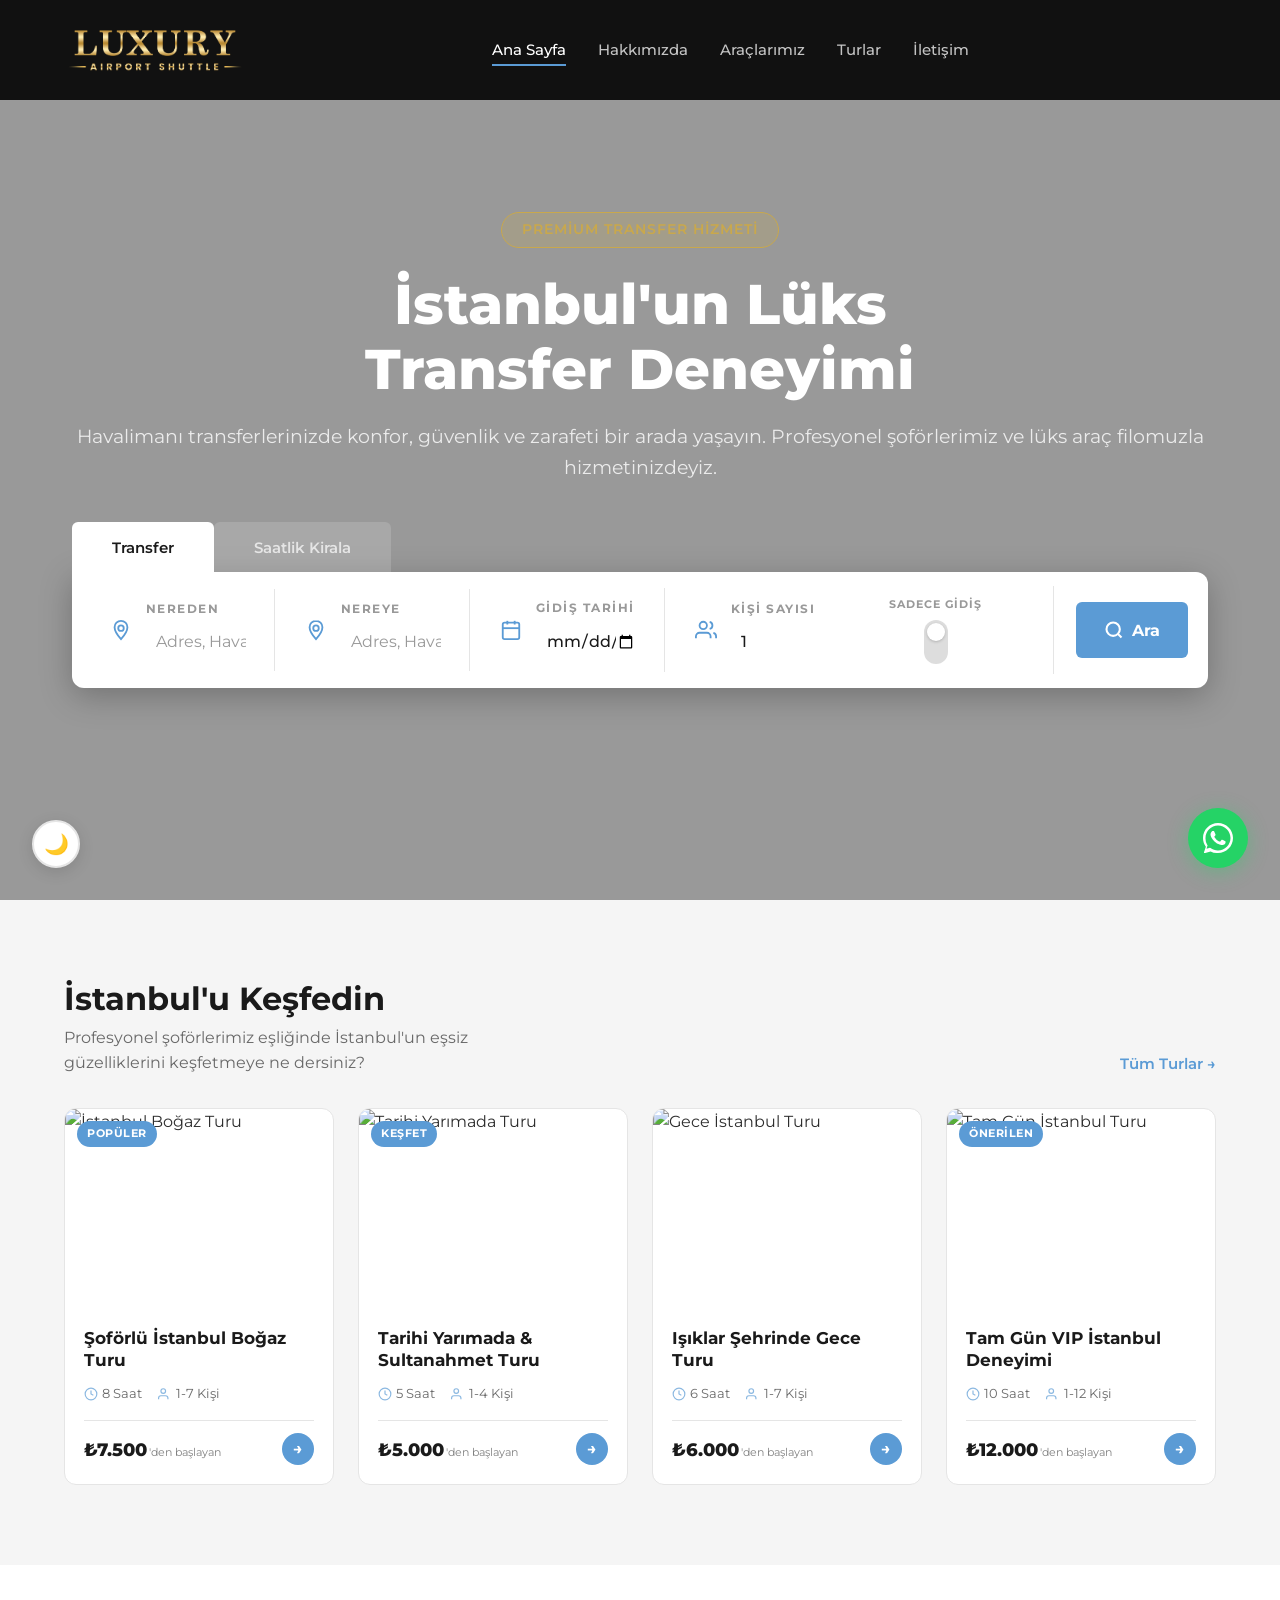
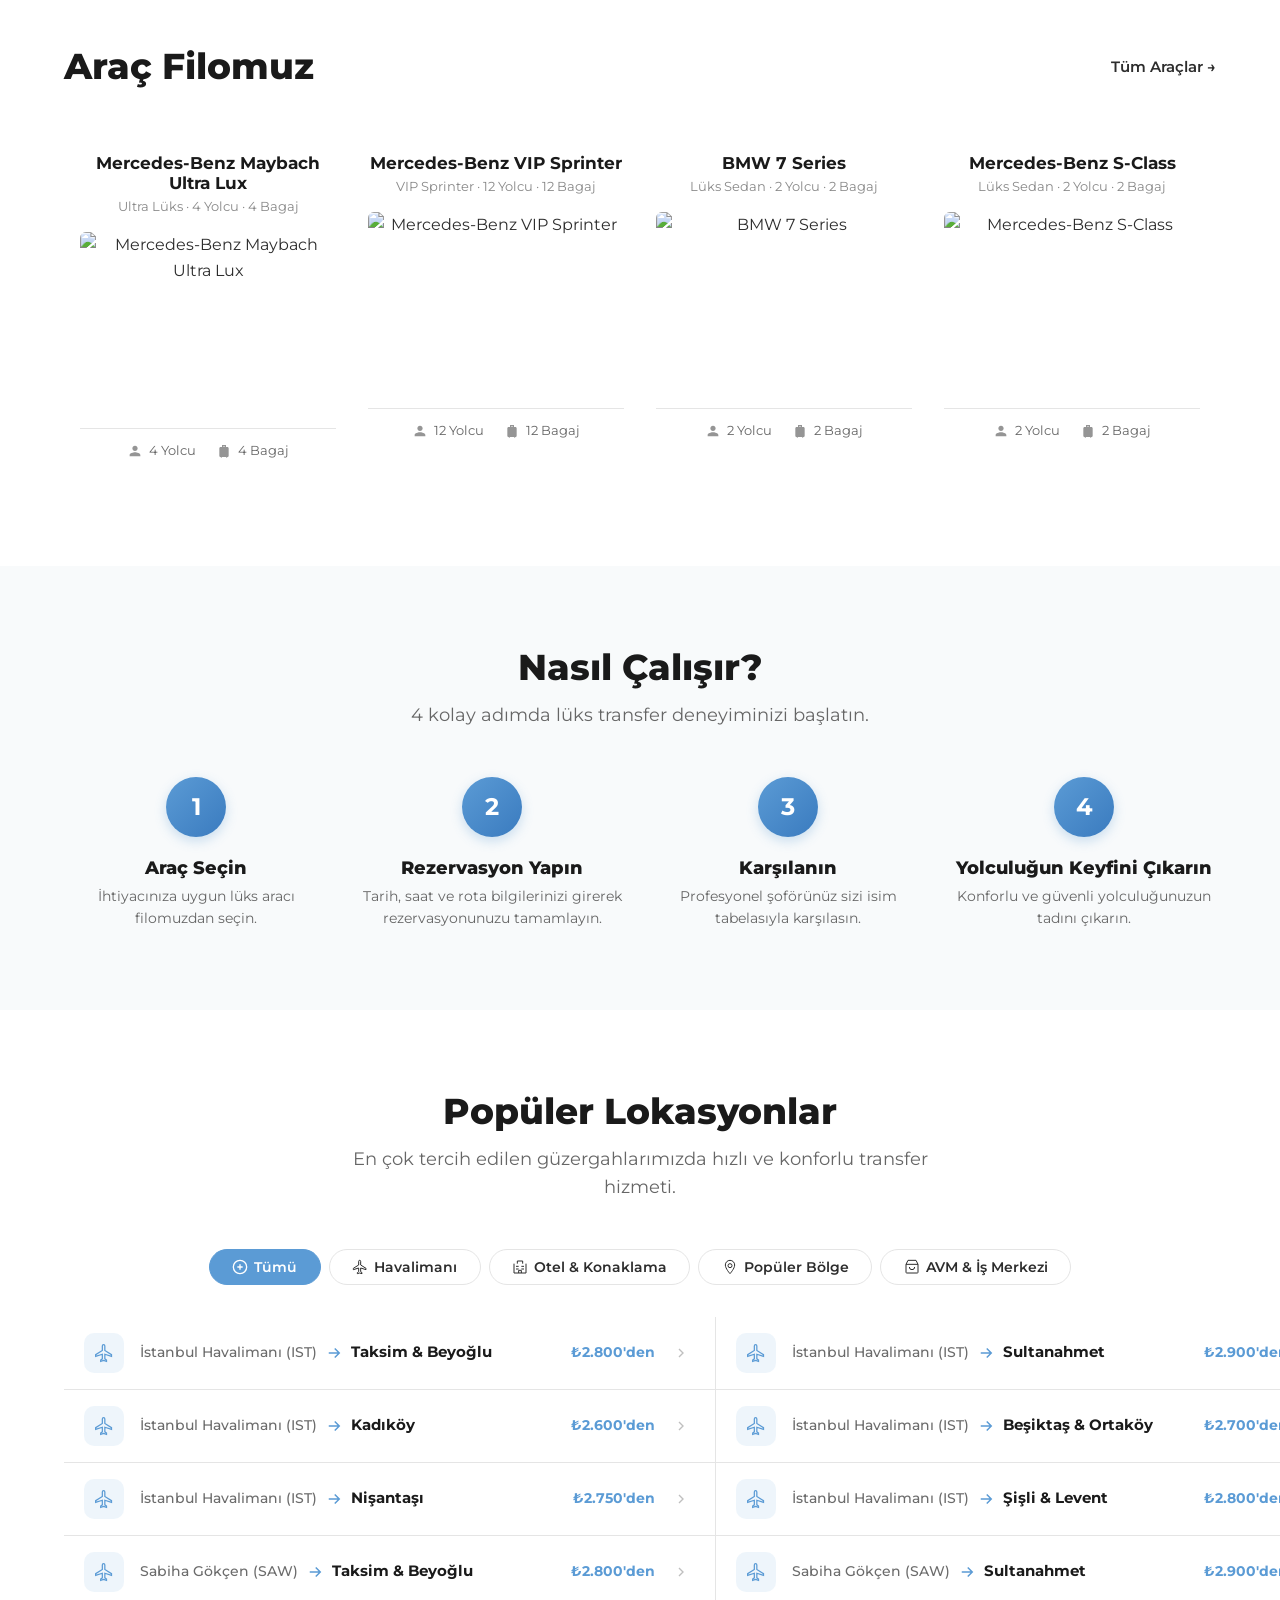
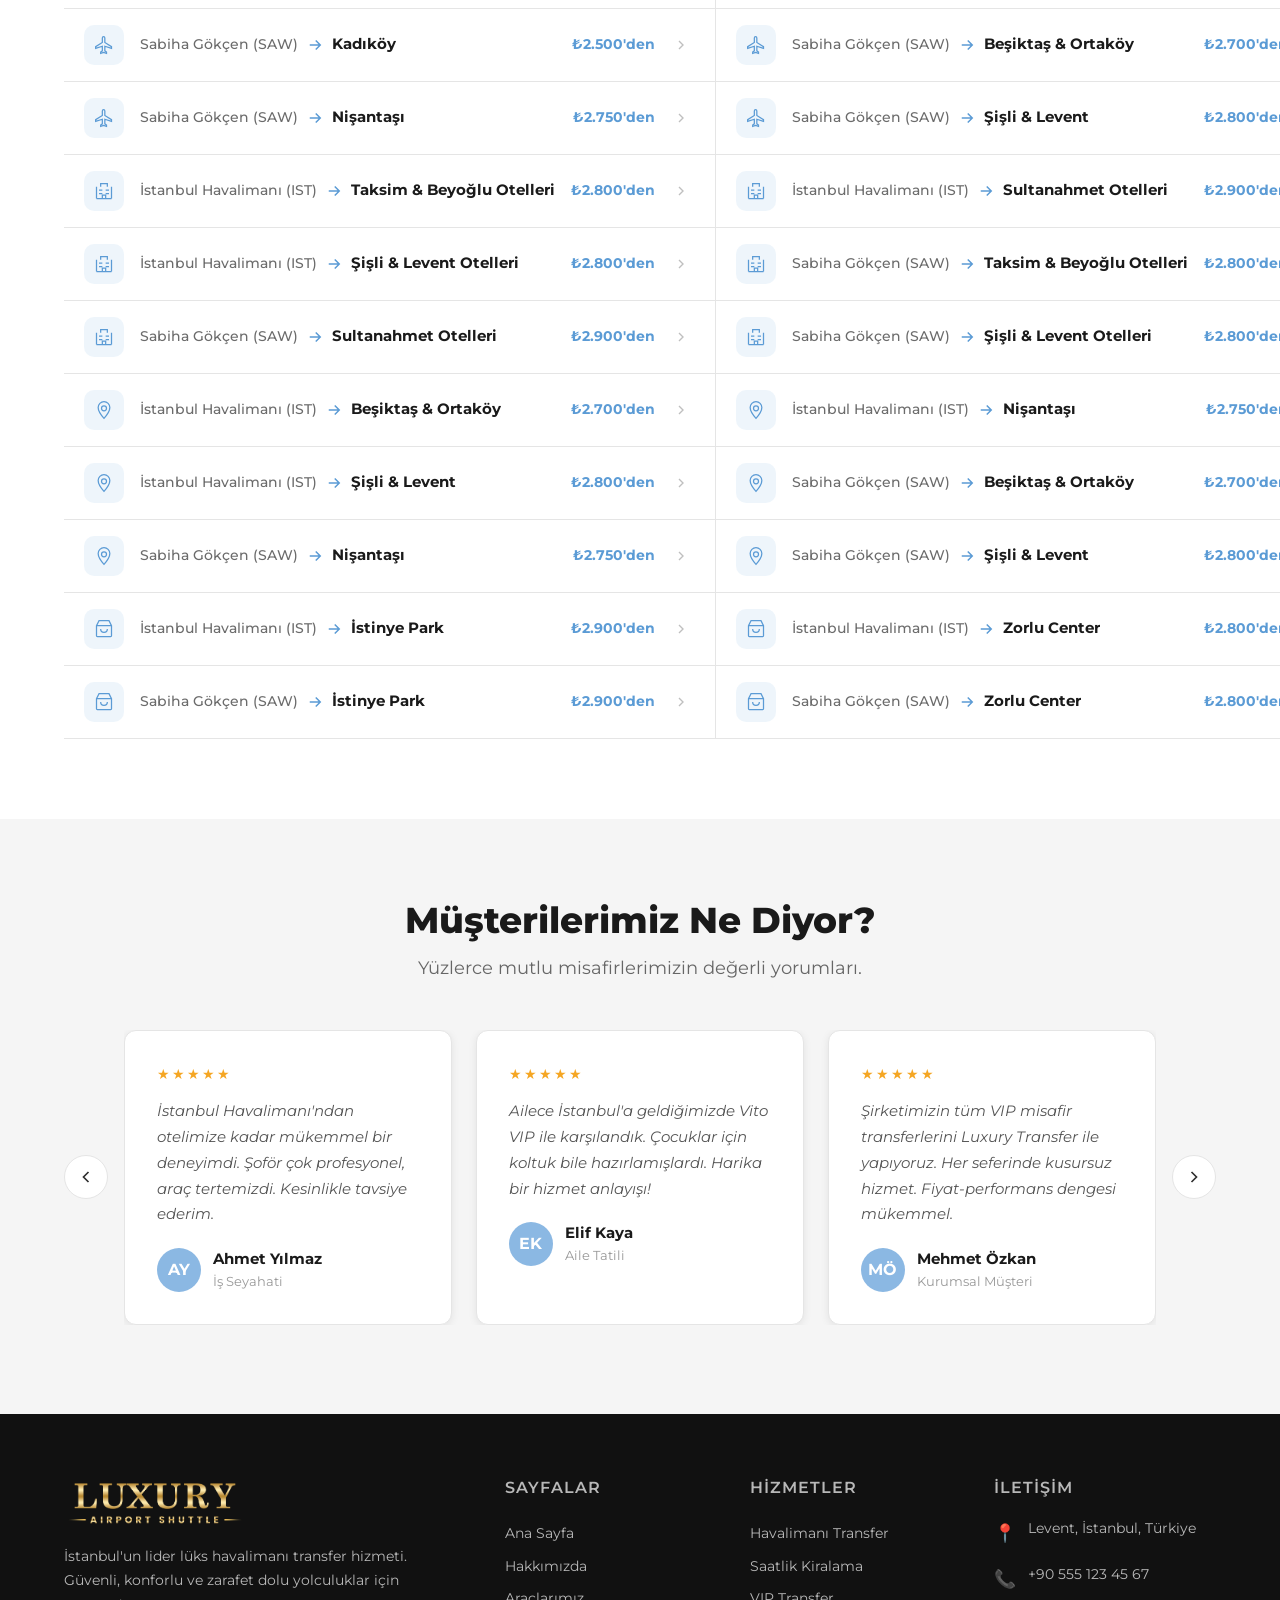
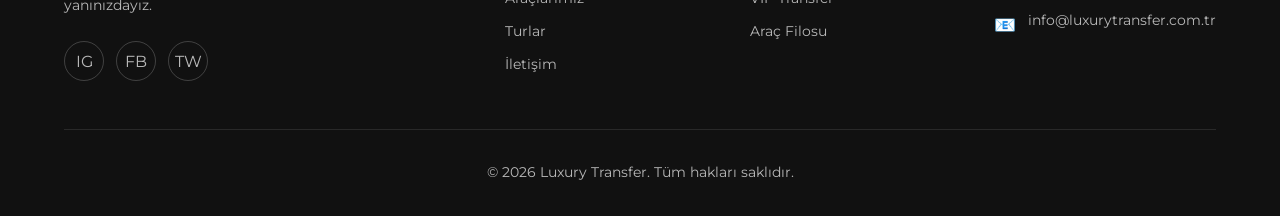
==== commit bac133f1: "Rezervasyon sistemi, TCMB döviz kuru entegrasyonu, çoklu para birimi desteği ve tüm sayfalar güncell" ====
--- a/index.html
+++ b/index.html
@@ -20,15 +20,14 @@
   <!-- Header -->
   <header class="header header--transparent">
     <div class="container header__inner">
-      <a href="index.html" class="header__logo">LUXURY <span>TRANSFER</span></a>
+      <a href="index.html" class="header__logo"><img src="images/logo/logo.webp" alt="Luxury Transfer"></a>
       <nav class="header__nav">
         <a href="index.html" class="header__link header__link--active">Ana Sayfa</a>
+        <a href="hakkimizda.html" class="header__link">Hakkımızda</a>
         <a href="araclar.html" class="header__link">Araçlarımız</a>
-        <a href="rezervasyon.html" class="header__link">Rezervasyon</a>
-        <a href="hakkimizda.html" class="header__link">Hakkımızda</a>
+        <a href="turlar.html" class="header__link">Turlar</a>
         <a href="iletisim.html" class="header__link">İletişim</a>
       </nav>
-      <a href="rezervasyon.html" class="header__cta btn btn--primary btn--sm">Rezervasyon Yap</a>
       <button class="hamburger" aria-label="Menüyü aç">
         <span class="hamburger__line"></span>
         <span class="hamburger__line"></span>
@@ -40,11 +39,10 @@
   <!-- Mobile Nav -->
   <div class="mobile-nav">
     <a href="index.html" class="mobile-nav__link">Ana Sayfa</a>
+    <a href="hakkimizda.html" class="mobile-nav__link">Hakkımızda</a>
     <a href="araclar.html" class="mobile-nav__link">Araçlarımız</a>
-    <a href="rezervasyon.html" class="mobile-nav__link">Rezervasyon</a>
-    <a href="hakkimizda.html" class="mobile-nav__link">Hakkımızda</a>
+    <a href="turlar.html" class="mobile-nav__link">Turlar</a>
     <a href="iletisim.html" class="mobile-nav__link">İletişim</a>
-    <a href="rezervasyon.html" class="btn btn--primary" style="margin-top:1rem">Rezervasyon Yap</a>
   </div>
 
   <!-- Hero -->
@@ -60,53 +58,185 @@
       <h1 class="hero__title">İstanbul'un Lüks<br>Transfer Deneyimi</h1>
       <p class="hero__subtitle">Havalimanı transferlerinizde konfor, güvenlik ve zarafeti bir arada yaşayın. Profesyonel şoförlerimiz ve lüks araç filomuzla hizmetinizdeyiz.</p>
 
-      <form class="hero-form" onsubmit="event.preventDefault(); window.location.href='rezervasyon.html?airport='+this.airport.value+'&service='+this.service.value;">
-        <div class="hero-form__group">
-          <label class="hero-form__label">Havalimanı</label>
-          <select name="airport" class="hero-form__select">
-            <option value="IST">İstanbul Havalimanı (IST)</option>
-            <option value="SAW">Sabiha Gökçen (SAW)</option>
-          </select>
-        </div>
-        <div class="hero-form__group">
-          <label class="hero-form__label">Tarih</label>
-          <input type="date" name="date" class="hero-form__input">
-        </div>
-        <div class="hero-form__group">
-          <label class="hero-form__label">Hizmet Tipi</label>
-          <select name="service" class="hero-form__select">
-            <option value="perKm">KM Bazlı Transfer</option>
-            <option value="hourly">Saatlik Kiralama</option>
-          </select>
-        </div>
-        <div class="hero-form__group hero-form__group--btn">
-          <button type="submit" class="btn btn--primary">Ara</button>
-        </div>
-      </form>
+      <!-- Booking Tabs + Form -->
+      <div class="booking-bar">
+        <div class="booking-bar__tabs">
+          <button class="booking-bar__tab active" data-tab="transfer">Transfer</button>
+          <button class="booking-bar__tab" data-tab="hourly">Saatlik Kirala</button>
+        </div>
+        <form class="booking-bar__form" id="hero-booking-form" onsubmit="event.preventDefault(); submitHeroForm();">
+          <!-- Nereden -->
+          <div class="booking-bar__field">
+            <div class="booking-bar__icon">
+              <svg width="18" height="18" viewBox="0 0 24 24" fill="none" stroke="currentColor" stroke-width="2"><circle cx="12" cy="10" r="3"/><path d="M12 2C8.13 2 5 5.13 5 9c0 5.25 7 13 7 13s7-7.75 7-13c0-3.87-3.13-7-7-7z"/></svg>
+            </div>
+            <div class="booking-bar__input-wrap">
+              <span class="booking-bar__label">NEREDEN</span>
+              <input type="text" name="from" class="booking-bar__select" id="hero-from" placeholder="Adres, Havalimanı, Otel..." autocomplete="off">
+            </div>
+          </div>
+          <!-- Nereye -->
+          <div class="booking-bar__field">
+            <div class="booking-bar__icon">
+              <svg width="18" height="18" viewBox="0 0 24 24" fill="none" stroke="currentColor" stroke-width="2"><circle cx="12" cy="10" r="3"/><path d="M12 2C8.13 2 5 5.13 5 9c0 5.25 7 13 7 13s7-7.75 7-13c0-3.87-3.13-7-7-7z"/></svg>
+            </div>
+            <div class="booking-bar__input-wrap">
+              <span class="booking-bar__label">NEREYE</span>
+              <input type="text" name="to" class="booking-bar__select" id="hero-to" placeholder="Adres, Havalimanı, Otel..." autocomplete="off">
+            </div>
+          </div>
+          <!-- Gidiş Tarihi -->
+          <div class="booking-bar__field booking-bar__field--date booking-bar__field--clickable" id="field-departure" onclick="document.getElementById('hero-date').showPicker()">
+            <div class="booking-bar__icon">
+              <svg width="18" height="18" viewBox="0 0 24 24" fill="none" stroke="currentColor" stroke-width="2"><rect x="3" y="4" width="18" height="18" rx="2"/><line x1="16" y1="2" x2="16" y2="6"/><line x1="8" y1="2" x2="8" y2="6"/><line x1="3" y1="10" x2="21" y2="10"/></svg>
+            </div>
+            <div class="booking-bar__input-wrap">
+              <span class="booking-bar__label">GİDİŞ TARİHİ</span>
+              <input type="date" name="date" class="booking-bar__datetime" id="hero-date">
+            </div>
+          </div>
+          <!-- Dönüş Tarihi (gizli, roundtrip açınca görünür) -->
+          <div class="booking-bar__field booking-bar__field--date booking-bar__field--clickable" id="field-return" style="display:none;" onclick="document.getElementById('hero-return-date').showPicker()">
+            <div class="booking-bar__icon">
+              <svg width="18" height="18" viewBox="0 0 24 24" fill="none" stroke="currentColor" stroke-width="2"><rect x="3" y="4" width="18" height="18" rx="2"/><line x1="16" y1="2" x2="16" y2="6"/><line x1="8" y1="2" x2="8" y2="6"/><line x1="3" y1="10" x2="21" y2="10"/></svg>
+            </div>
+            <div class="booking-bar__input-wrap">
+              <span class="booking-bar__label">DÖNÜŞ TARİHİ</span>
+              <input type="date" name="return_date" class="booking-bar__datetime" id="hero-return-date">
+            </div>
+          </div>
+          <!-- Kişi Sayısı -->
+          <div class="booking-bar__field booking-bar__field--pax">
+            <div class="booking-bar__icon">
+              <svg width="18" height="18" viewBox="0 0 24 24" fill="none" stroke="currentColor" stroke-width="2"><path d="M17 21v-2a4 4 0 00-4-4H5a4 4 0 00-4 4v2"/><circle cx="9" cy="7" r="4"/><path d="M23 21v-2a4 4 0 00-3-3.87M16 3.13a4 4 0 010 7.75"/></svg>
+            </div>
+            <div class="booking-bar__input-wrap">
+              <span class="booking-bar__label">KİŞİ SAYISI</span>
+              <input type="number" name="passengers" class="booking-bar__select" id="hero-pax" min="1" max="50" value="1" placeholder="Kişi sayısı">
+            </div>
+          </div>
+          <!-- Gidiş/Dönüş Toggle (Transfer modu) -->
+          <div class="booking-bar__field booking-bar__field--toggle" id="field-toggle">
+            <label class="trip-toggle-vertical">
+              <span class="trip-toggle-vertical__label" id="trip-label">Sadece Gidiş</span>
+              <div class="trip-toggle-vertical__switch">
+                <input type="checkbox" id="hero-roundtrip">
+                <span class="trip-toggle-vertical__slider"></span>
+              </div>
+            </label>
+          </div>
+          <!-- Süre Seçimi (Saatlik Kirala modu) -->
+          <div class="booking-bar__field booking-bar__field--duration" id="field-duration" style="display:none;">
+            <div class="booking-bar__icon">
+              <svg width="18" height="18" viewBox="0 0 24 24" fill="none" stroke="currentColor" stroke-width="2"><circle cx="12" cy="12" r="10"/><polyline points="12 6 12 12 16 14"/></svg>
+            </div>
+            <div class="booking-bar__input-wrap">
+              <span class="booking-bar__label">SÜRE</span>
+              <select name="duration" class="booking-bar__select" id="hero-duration">
+                <option value="4">4 Saat</option>
+                <option value="5">5 Saat</option>
+                <option value="6">6 Saat</option>
+                <option value="7">7 Saat</option>
+                <option value="8">8 Saat</option>
+                <option value="9">9 Saat</option>
+                <option value="10">10 Saat</option>
+                <option value="11">11 Saat</option>
+                <option value="12">12 Saat</option>
+              </select>
+            </div>
+          </div>
+          <!-- Ara -->
+          <button type="submit" class="booking-bar__submit">
+            <svg width="20" height="20" viewBox="0 0 24 24" fill="none" stroke="currentColor" stroke-width="2.5"><circle cx="11" cy="11" r="8"/><line x1="21" y1="21" x2="16.65" y2="16.65"/></svg>
+            Ara
+          </button>
+        </form>
+      </div>
     </div>
   </section>
 
-  <!-- Hizmetler -->
-  <section class="section" id="hizmetler">
+  <!-- Popüler Turlar -->
+  <section class="section tours-section" id="turlar">
     <div class="container">
-      <h2 class="section-title reveal">Hizmetlerimiz</h2>
-      <p class="section-subtitle reveal">İstanbul'da ihtiyacınıza uygun lüks transfer çözümleri sunuyoruz.</p>
-      <div class="grid grid--3">
-        <div class="service-card reveal">
-          <div class="service-card__icon">✈️</div>
-          <h3 class="service-card__title">Havalimanı Transfer</h3>
-          <p class="service-card__text">İstanbul Havalimanı ve Sabiha Gökçen'den şehrin her noktasına güvenli ve konforlu transfer. Uçuş takibi ile karşılama.</p>
-        </div>
-        <div class="service-card reveal">
-          <div class="service-card__icon">⏱️</div>
-          <h3 class="service-card__title">Saatlik Kiralama</h3>
-          <p class="service-card__text">Toplantılar, şehir turları ve özel etkinlikler için şoförlü lüks araç kiralama. Minimum 3 saat.</p>
-        </div>
-        <div class="service-card reveal">
-          <div class="service-card__icon">⭐</div>
-          <h3 class="service-card__title">VIP Transfer</h3>
-          <p class="service-card__text">Özel karşılama, isim tabelası, mini bar ve kişiselleştirilmiş hizmet ile unutulmaz bir deneyim.</p>
-        </div>
+      <div class="tours-header reveal">
+        <div class="tours-header__text">
+          <h2 class="tours-header__title">İstanbul'u Keşfedin</h2>
+          <p class="tours-header__subtitle">Profesyonel şoförlerimiz eşliğinde İstanbul'un eşsiz güzelliklerini keşfetmeye ne dersiniz?</p>
+        </div>
+        <a href="rezervasyon.html?service=hourly" class="tours-header__link">Tüm Turlar →</a>
+      </div>
+      <div class="tours-grid reveal">
+        <!-- Tur 1 -->
+        <a href="rezervasyon.html?service=hourly&hours=8&from=İstanbul" class="tour-card">
+          <div class="tour-card__image">
+            <img src="https://images.pexels.com/photos/30339388/pexels-photo-30339388.jpeg?auto=compress&cs=tinysrgb&w=600" alt="İstanbul Boğaz Turu" loading="lazy">
+            <span class="tour-card__badge">Popüler</span>
+          </div>
+          <div class="tour-card__body">
+            <h3 class="tour-card__title">Şoförlü İstanbul Boğaz Turu</h3>
+            <div class="tour-card__details">
+              <span class="tour-card__detail"><svg width="14" height="14" viewBox="0 0 24 24" fill="none" stroke="currentColor" stroke-width="2"><circle cx="12" cy="12" r="10"/><polyline points="12 6 12 12 16 14"/></svg> 8 Saat</span>
+              <span class="tour-card__detail"><svg width="14" height="14" viewBox="0 0 24 24" fill="none" stroke="currentColor" stroke-width="2"><path d="M17 21v-2a4 4 0 00-4-4H5a4 4 0 00-4 4v2"/><circle cx="9" cy="7" r="4"/></svg> 1-7 Kişi</span>
+            </div>
+            <div class="tour-card__footer">
+              <span class="tour-card__price">₺7.500<small>'den başlayan</small></span>
+              <span class="tour-card__arrow">→</span>
+            </div>
+          </div>
+        </a>
+        <!-- Tur 2 -->
+        <a href="rezervasyon.html?service=hourly&hours=5&from=İstanbul" class="tour-card">
+          <div class="tour-card__image">
+            <img src="https://images.pexels.com/photos/27545198/pexels-photo-27545198.jpeg?auto=compress&cs=tinysrgb&w=600" alt="Tarihi Yarımada Turu" loading="lazy">
+            <span class="tour-card__badge">Keşfet</span>
+          </div>
+          <div class="tour-card__body">
+            <h3 class="tour-card__title">Tarihi Yarımada & Sultanahmet Turu</h3>
+            <div class="tour-card__details">
+              <span class="tour-card__detail"><svg width="14" height="14" viewBox="0 0 24 24" fill="none" stroke="currentColor" stroke-width="2"><circle cx="12" cy="12" r="10"/><polyline points="12 6 12 12 16 14"/></svg> 5 Saat</span>
+              <span class="tour-card__detail"><svg width="14" height="14" viewBox="0 0 24 24" fill="none" stroke="currentColor" stroke-width="2"><path d="M17 21v-2a4 4 0 00-4-4H5a4 4 0 00-4 4v2"/><circle cx="9" cy="7" r="4"/></svg> 1-4 Kişi</span>
+            </div>
+            <div class="tour-card__footer">
+              <span class="tour-card__price">₺5.000<small>'den başlayan</small></span>
+              <span class="tour-card__arrow">→</span>
+            </div>
+          </div>
+        </a>
+        <!-- Tur 3 -->
+        <a href="rezervasyon.html?service=hourly&hours=6&from=İstanbul" class="tour-card">
+          <div class="tour-card__image">
+            <img src="https://images.pexels.com/photos/16302518/pexels-photo-16302518.jpeg?auto=compress&cs=tinysrgb&w=600" alt="Gece İstanbul Turu" loading="lazy">
+          </div>
+          <div class="tour-card__body">
+            <h3 class="tour-card__title">Işıklar Şehrinde Gece Turu</h3>
+            <div class="tour-card__details">
+              <span class="tour-card__detail"><svg width="14" height="14" viewBox="0 0 24 24" fill="none" stroke="currentColor" stroke-width="2"><circle cx="12" cy="12" r="10"/><polyline points="12 6 12 12 16 14"/></svg> 6 Saat</span>
+              <span class="tour-card__detail"><svg width="14" height="14" viewBox="0 0 24 24" fill="none" stroke="currentColor" stroke-width="2"><path d="M17 21v-2a4 4 0 00-4-4H5a4 4 0 00-4 4v2"/><circle cx="9" cy="7" r="4"/></svg> 1-7 Kişi</span>
+            </div>
+            <div class="tour-card__footer">
+              <span class="tour-card__price">₺6.000<small>'den başlayan</small></span>
+              <span class="tour-card__arrow">→</span>
+            </div>
+          </div>
+        </a>
+        <!-- Tur 4 -->
+        <a href="rezervasyon.html?service=hourly&hours=10&from=İstanbul" class="tour-card">
+          <div class="tour-card__image">
+            <img src="https://images.pexels.com/photos/32838840/pexels-photo-32838840.jpeg?auto=compress&cs=tinysrgb&w=600" alt="Tam Gün İstanbul Turu" loading="lazy">
+            <span class="tour-card__badge">Önerilen</span>
+          </div>
+          <div class="tour-card__body">
+            <h3 class="tour-card__title">Tam Gün VIP İstanbul Deneyimi</h3>
+            <div class="tour-card__details">
+              <span class="tour-card__detail"><svg width="14" height="14" viewBox="0 0 24 24" fill="none" stroke="currentColor" stroke-width="2"><circle cx="12" cy="12" r="10"/><polyline points="12 6 12 12 16 14"/></svg> 10 Saat</span>
+              <span class="tour-card__detail"><svg width="14" height="14" viewBox="0 0 24 24" fill="none" stroke="currentColor" stroke-width="2"><path d="M17 21v-2a4 4 0 00-4-4H5a4 4 0 00-4 4v2"/><circle cx="9" cy="7" r="4"/></svg> 1-12 Kişi</span>
+            </div>
+            <div class="tour-card__footer">
+              <span class="tour-card__price">₺12.000<small>'den başlayan</small></span>
+              <span class="tour-card__arrow">→</span>
+            </div>
+          </div>
+        </a>
       </div>
     </div>
   </section>
@@ -125,7 +255,7 @@
   </section>
 
   <!-- Nasıl Çalışır -->
-  <section class="section">
+  <section class="section section--soft">
     <div class="container">
       <h2 class="section-title reveal">Nasıl Çalışır?</h2>
       <p class="section-subtitle reveal">4 kolay adımda lüks transfer deneyiminizi başlatın.</p>
@@ -154,57 +284,334 @@
     </div>
   </section>
 
+  <!-- Popüler Lokasyonlar -->
+  <section class="section locations-section">
+    <div class="container">
+      <h2 class="section-title reveal">Popüler Lokasyonlar</h2>
+      <p class="section-subtitle reveal">En çok tercih edilen güzergahlarımızda hızlı ve konforlu transfer hizmeti.</p>
+
+      <!-- Filtre Tabları -->
+      <div class="locations-tabs reveal">
+        <button class="locations-tab active" data-filter="all">
+          <svg viewBox="0 0 24 24" fill="none" stroke="currentColor" stroke-width="2"><circle cx="12" cy="12" r="10"/><path d="M8 12h8M12 8v8"/></svg>
+          Tümü
+        </button>
+        <button class="locations-tab" data-filter="havalimani">
+          <svg viewBox="0 0 24 24" fill="none" stroke="currentColor" stroke-width="1.5"><path d="M21 16v-2l-8-5V3.5a1.5 1.5 0 00-3 0V9l-8 5v2l8-2.5V19l-2 1.5V22l3.5-1 3.5 1v-1.5L13 19v-5.5l8 2.5z"/></svg>
+          Havalimanı
+        </button>
+        <button class="locations-tab" data-filter="otel">
+          <svg viewBox="0 0 24 24" fill="none" stroke="currentColor" stroke-width="1.5"><path d="M3 21h18M3 7v14M21 7v14M6 11h4M6 15h4M14 11h4M14 15h4M10 21V17h4v4M8 7V3h8v4"/></svg>
+          Otel & Konaklama
+        </button>
+        <button class="locations-tab" data-filter="lokasyon">
+          <svg viewBox="0 0 24 24" fill="none" stroke="currentColor" stroke-width="1.5"><circle cx="12" cy="10" r="3"/><path d="M12 2C8.13 2 5 5.13 5 9c0 5.25 7 13 7 13s7-7.75 7-13c0-3.87-3.13-7-7-7z"/></svg>
+          Popüler Bölge
+        </button>
+        <button class="locations-tab" data-filter="avm">
+          <svg viewBox="0 0 24 24" fill="none" stroke="currentColor" stroke-width="1.5"><path d="M6 2L3 8v12a1 1 0 001 1h16a1 1 0 001-1V8l-3-6H6z"/><path d="M3 8h18M16 12a4 4 0 01-8 0"/></svg>
+          AVM & İş Merkezi
+        </button>
+      </div>
+
+      <!-- Lokasyon Listesi -->
+      <div class="locations-list reveal" id="locations-grid">
+
+        <!-- Havalimanı Rotaları: IST -->
+        <a href="rezervasyon.html?from=İstanbul+Havalimanı&to=Taksim" class="loc-item" data-cat="havalimani">
+          <div class="loc-item__icon"><svg viewBox="0 0 24 24" fill="none" stroke="currentColor" stroke-width="1.5"><path d="M21 16v-2l-8-5V3.5a1.5 1.5 0 00-3 0V9l-8 5v2l8-2.5V19l-2 1.5V22l3.5-1 3.5 1v-1.5L13 19v-5.5l8 2.5z"/></svg></div>
+          <div class="loc-item__route"><span class="loc-item__from">İstanbul Havalimanı (IST)</span><span class="loc-item__route-arrow"><svg viewBox="0 0 24 24" fill="none" stroke="currentColor" stroke-width="2"><path d="M5 12h14M13 6l6 6-6 6"/></svg></span><span class="loc-item__to">Taksim & Beyoğlu</span></div>
+          <div class="loc-item__right"><span class="loc-item__price">₺2.800'den</span><span class="loc-item__arrow"><svg viewBox="0 0 24 24" fill="none" stroke="currentColor" stroke-width="2"><polyline points="9 18 15 12 9 6"/></svg></span></div>
+        </a>
+
+        <a href="rezervasyon.html?from=İstanbul+Havalimanı&to=Sultanahmet" class="loc-item" data-cat="havalimani">
+          <div class="loc-item__icon"><svg viewBox="0 0 24 24" fill="none" stroke="currentColor" stroke-width="1.5"><path d="M21 16v-2l-8-5V3.5a1.5 1.5 0 00-3 0V9l-8 5v2l8-2.5V19l-2 1.5V22l3.5-1 3.5 1v-1.5L13 19v-5.5l8 2.5z"/></svg></div>
+          <div class="loc-item__route"><span class="loc-item__from">İstanbul Havalimanı (IST)</span><span class="loc-item__route-arrow"><svg viewBox="0 0 24 24" fill="none" stroke="currentColor" stroke-width="2"><path d="M5 12h14M13 6l6 6-6 6"/></svg></span><span class="loc-item__to">Sultanahmet</span></div>
+          <div class="loc-item__right"><span class="loc-item__price">₺2.900'den</span><span class="loc-item__arrow"><svg viewBox="0 0 24 24" fill="none" stroke="currentColor" stroke-width="2"><polyline points="9 18 15 12 9 6"/></svg></span></div>
+        </a>
+
+        <a href="rezervasyon.html?from=İstanbul+Havalimanı&to=Kadıköy" class="loc-item" data-cat="havalimani">
+          <div class="loc-item__icon"><svg viewBox="0 0 24 24" fill="none" stroke="currentColor" stroke-width="1.5"><path d="M21 16v-2l-8-5V3.5a1.5 1.5 0 00-3 0V9l-8 5v2l8-2.5V19l-2 1.5V22l3.5-1 3.5 1v-1.5L13 19v-5.5l8 2.5z"/></svg></div>
+          <div class="loc-item__route"><span class="loc-item__from">İstanbul Havalimanı (IST)</span><span class="loc-item__route-arrow"><svg viewBox="0 0 24 24" fill="none" stroke="currentColor" stroke-width="2"><path d="M5 12h14M13 6l6 6-6 6"/></svg></span><span class="loc-item__to">Kadıköy</span></div>
+          <div class="loc-item__right"><span class="loc-item__price">₺2.600'den</span><span class="loc-item__arrow"><svg viewBox="0 0 24 24" fill="none" stroke="currentColor" stroke-width="2"><polyline points="9 18 15 12 9 6"/></svg></span></div>
+        </a>
+
+        <a href="rezervasyon.html?from=İstanbul+Havalimanı&to=Beşiktaş" class="loc-item" data-cat="havalimani">
+          <div class="loc-item__icon"><svg viewBox="0 0 24 24" fill="none" stroke="currentColor" stroke-width="1.5"><path d="M21 16v-2l-8-5V3.5a1.5 1.5 0 00-3 0V9l-8 5v2l8-2.5V19l-2 1.5V22l3.5-1 3.5 1v-1.5L13 19v-5.5l8 2.5z"/></svg></div>
+          <div class="loc-item__route"><span class="loc-item__from">İstanbul Havalimanı (IST)</span><span class="loc-item__route-arrow"><svg viewBox="0 0 24 24" fill="none" stroke="currentColor" stroke-width="2"><path d="M5 12h14M13 6l6 6-6 6"/></svg></span><span class="loc-item__to">Beşiktaş & Ortaköy</span></div>
+          <div class="loc-item__right"><span class="loc-item__price">₺2.700'den</span><span class="loc-item__arrow"><svg viewBox="0 0 24 24" fill="none" stroke="currentColor" stroke-width="2"><polyline points="9 18 15 12 9 6"/></svg></span></div>
+        </a>
+
+        <a href="rezervasyon.html?from=İstanbul+Havalimanı&to=Nişantaşı" class="loc-item" data-cat="havalimani">
+          <div class="loc-item__icon"><svg viewBox="0 0 24 24" fill="none" stroke="currentColor" stroke-width="1.5"><path d="M21 16v-2l-8-5V3.5a1.5 1.5 0 00-3 0V9l-8 5v2l8-2.5V19l-2 1.5V22l3.5-1 3.5 1v-1.5L13 19v-5.5l8 2.5z"/></svg></div>
+          <div class="loc-item__route"><span class="loc-item__from">İstanbul Havalimanı (IST)</span><span class="loc-item__route-arrow"><svg viewBox="0 0 24 24" fill="none" stroke="currentColor" stroke-width="2"><path d="M5 12h14M13 6l6 6-6 6"/></svg></span><span class="loc-item__to">Nişantaşı</span></div>
+          <div class="loc-item__right"><span class="loc-item__price">₺2.750'den</span><span class="loc-item__arrow"><svg viewBox="0 0 24 24" fill="none" stroke="currentColor" stroke-width="2"><polyline points="9 18 15 12 9 6"/></svg></span></div>
+        </a>
+
+        <a href="rezervasyon.html?from=İstanbul+Havalimanı&to=Şişli" class="loc-item" data-cat="havalimani">
+          <div class="loc-item__icon"><svg viewBox="0 0 24 24" fill="none" stroke="currentColor" stroke-width="1.5"><path d="M21 16v-2l-8-5V3.5a1.5 1.5 0 00-3 0V9l-8 5v2l8-2.5V19l-2 1.5V22l3.5-1 3.5 1v-1.5L13 19v-5.5l8 2.5z"/></svg></div>
+          <div class="loc-item__route"><span class="loc-item__from">İstanbul Havalimanı (IST)</span><span class="loc-item__route-arrow"><svg viewBox="0 0 24 24" fill="none" stroke="currentColor" stroke-width="2"><path d="M5 12h14M13 6l6 6-6 6"/></svg></span><span class="loc-item__to">Şişli & Levent</span></div>
+          <div class="loc-item__right"><span class="loc-item__price">₺2.800'den</span><span class="loc-item__arrow"><svg viewBox="0 0 24 24" fill="none" stroke="currentColor" stroke-width="2"><polyline points="9 18 15 12 9 6"/></svg></span></div>
+        </a>
+
+        <!-- Havalimanı Rotaları: SAW -->
+        <a href="rezervasyon.html?from=Sabiha+Gökçen+Havalimanı&to=Taksim" class="loc-item" data-cat="havalimani">
+          <div class="loc-item__icon"><svg viewBox="0 0 24 24" fill="none" stroke="currentColor" stroke-width="1.5"><path d="M21 16v-2l-8-5V3.5a1.5 1.5 0 00-3 0V9l-8 5v2l8-2.5V19l-2 1.5V22l3.5-1 3.5 1v-1.5L13 19v-5.5l8 2.5z"/></svg></div>
+          <div class="loc-item__route"><span class="loc-item__from">Sabiha Gökçen (SAW)</span><span class="loc-item__route-arrow"><svg viewBox="0 0 24 24" fill="none" stroke="currentColor" stroke-width="2"><path d="M5 12h14M13 6l6 6-6 6"/></svg></span><span class="loc-item__to">Taksim & Beyoğlu</span></div>
+          <div class="loc-item__right"><span class="loc-item__price">₺2.800'den</span><span class="loc-item__arrow"><svg viewBox="0 0 24 24" fill="none" stroke="currentColor" stroke-width="2"><polyline points="9 18 15 12 9 6"/></svg></span></div>
+        </a>
+
+        <a href="rezervasyon.html?from=Sabiha+Gökçen+Havalimanı&to=Sultanahmet" class="loc-item" data-cat="havalimani">
+          <div class="loc-item__icon"><svg viewBox="0 0 24 24" fill="none" stroke="currentColor" stroke-width="1.5"><path d="M21 16v-2l-8-5V3.5a1.5 1.5 0 00-3 0V9l-8 5v2l8-2.5V19l-2 1.5V22l3.5-1 3.5 1v-1.5L13 19v-5.5l8 2.5z"/></svg></div>
+          <div class="loc-item__route"><span class="loc-item__from">Sabiha Gökçen (SAW)</span><span class="loc-item__route-arrow"><svg viewBox="0 0 24 24" fill="none" stroke="currentColor" stroke-width="2"><path d="M5 12h14M13 6l6 6-6 6"/></svg></span><span class="loc-item__to">Sultanahmet</span></div>
+          <div class="loc-item__right"><span class="loc-item__price">₺2.900'den</span><span class="loc-item__arrow"><svg viewBox="0 0 24 24" fill="none" stroke="currentColor" stroke-width="2"><polyline points="9 18 15 12 9 6"/></svg></span></div>
+        </a>
+
+        <a href="rezervasyon.html?from=Sabiha+Gökçen+Havalimanı&to=Kadıköy" class="loc-item" data-cat="havalimani">
+          <div class="loc-item__icon"><svg viewBox="0 0 24 24" fill="none" stroke="currentColor" stroke-width="1.5"><path d="M21 16v-2l-8-5V3.5a1.5 1.5 0 00-3 0V9l-8 5v2l8-2.5V19l-2 1.5V22l3.5-1 3.5 1v-1.5L13 19v-5.5l8 2.5z"/></svg></div>
+          <div class="loc-item__route"><span class="loc-item__from">Sabiha Gökçen (SAW)</span><span class="loc-item__route-arrow"><svg viewBox="0 0 24 24" fill="none" stroke="currentColor" stroke-width="2"><path d="M5 12h14M13 6l6 6-6 6"/></svg></span><span class="loc-item__to">Kadıköy</span></div>
+          <div class="loc-item__right"><span class="loc-item__price">₺2.500'den</span><span class="loc-item__arrow"><svg viewBox="0 0 24 24" fill="none" stroke="currentColor" stroke-width="2"><polyline points="9 18 15 12 9 6"/></svg></span></div>
+        </a>
+
+        <a href="rezervasyon.html?from=Sabiha+Gökçen+Havalimanı&to=Beşiktaş" class="loc-item" data-cat="havalimani">
+          <div class="loc-item__icon"><svg viewBox="0 0 24 24" fill="none" stroke="currentColor" stroke-width="1.5"><path d="M21 16v-2l-8-5V3.5a1.5 1.5 0 00-3 0V9l-8 5v2l8-2.5V19l-2 1.5V22l3.5-1 3.5 1v-1.5L13 19v-5.5l8 2.5z"/></svg></div>
+          <div class="loc-item__route"><span class="loc-item__from">Sabiha Gökçen (SAW)</span><span class="loc-item__route-arrow"><svg viewBox="0 0 24 24" fill="none" stroke="currentColor" stroke-width="2"><path d="M5 12h14M13 6l6 6-6 6"/></svg></span><span class="loc-item__to">Beşiktaş & Ortaköy</span></div>
+          <div class="loc-item__right"><span class="loc-item__price">₺2.700'den</span><span class="loc-item__arrow"><svg viewBox="0 0 24 24" fill="none" stroke="currentColor" stroke-width="2"><polyline points="9 18 15 12 9 6"/></svg></span></div>
+        </a>
+
+        <a href="rezervasyon.html?from=Sabiha+Gökçen+Havalimanı&to=Nişantaşı" class="loc-item" data-cat="havalimani">
+          <div class="loc-item__icon"><svg viewBox="0 0 24 24" fill="none" stroke="currentColor" stroke-width="1.5"><path d="M21 16v-2l-8-5V3.5a1.5 1.5 0 00-3 0V9l-8 5v2l8-2.5V19l-2 1.5V22l3.5-1 3.5 1v-1.5L13 19v-5.5l8 2.5z"/></svg></div>
+          <div class="loc-item__route"><span class="loc-item__from">Sabiha Gökçen (SAW)</span><span class="loc-item__route-arrow"><svg viewBox="0 0 24 24" fill="none" stroke="currentColor" stroke-width="2"><path d="M5 12h14M13 6l6 6-6 6"/></svg></span><span class="loc-item__to">Nişantaşı</span></div>
+          <div class="loc-item__right"><span class="loc-item__price">₺2.750'den</span><span class="loc-item__arrow"><svg viewBox="0 0 24 24" fill="none" stroke="currentColor" stroke-width="2"><polyline points="9 18 15 12 9 6"/></svg></span></div>
+        </a>
+
+        <a href="rezervasyon.html?from=Sabiha+Gökçen+Havalimanı&to=Şişli" class="loc-item" data-cat="havalimani">
+          <div class="loc-item__icon"><svg viewBox="0 0 24 24" fill="none" stroke="currentColor" stroke-width="1.5"><path d="M21 16v-2l-8-5V3.5a1.5 1.5 0 00-3 0V9l-8 5v2l8-2.5V19l-2 1.5V22l3.5-1 3.5 1v-1.5L13 19v-5.5l8 2.5z"/></svg></div>
+          <div class="loc-item__route"><span class="loc-item__from">Sabiha Gökçen (SAW)</span><span class="loc-item__route-arrow"><svg viewBox="0 0 24 24" fill="none" stroke="currentColor" stroke-width="2"><path d="M5 12h14M13 6l6 6-6 6"/></svg></span><span class="loc-item__to">Şişli & Levent</span></div>
+          <div class="loc-item__right"><span class="loc-item__price">₺2.800'den</span><span class="loc-item__arrow"><svg viewBox="0 0 24 24" fill="none" stroke="currentColor" stroke-width="2"><polyline points="9 18 15 12 9 6"/></svg></span></div>
+        </a>
+
+        <!-- Otel Rotaları: IST -->
+        <a href="rezervasyon.html?from=İstanbul+Havalimanı&to=Taksim+Otelleri" class="loc-item" data-cat="otel">
+          <div class="loc-item__icon"><svg viewBox="0 0 24 24" fill="none" stroke="currentColor" stroke-width="1.5"><path d="M3 21h18M3 7v14M21 7v14M6 11h4M6 15h4M14 11h4M14 15h4M10 21V17h4v4M8 7V3h8v4"/></svg></div>
+          <div class="loc-item__route"><span class="loc-item__from">İstanbul Havalimanı (IST)</span><span class="loc-item__route-arrow"><svg viewBox="0 0 24 24" fill="none" stroke="currentColor" stroke-width="2"><path d="M5 12h14M13 6l6 6-6 6"/></svg></span><span class="loc-item__to">Taksim & Beyoğlu Otelleri</span></div>
+          <div class="loc-item__right"><span class="loc-item__price">₺2.800'den</span><span class="loc-item__arrow"><svg viewBox="0 0 24 24" fill="none" stroke="currentColor" stroke-width="2"><polyline points="9 18 15 12 9 6"/></svg></span></div>
+        </a>
+
+        <a href="rezervasyon.html?from=İstanbul+Havalimanı&to=Sultanahmet+Otelleri" class="loc-item" data-cat="otel">
+          <div class="loc-item__icon"><svg viewBox="0 0 24 24" fill="none" stroke="currentColor" stroke-width="1.5"><path d="M3 21h18M3 7v14M21 7v14M6 11h4M6 15h4M14 11h4M14 15h4M10 21V17h4v4M8 7V3h8v4"/></svg></div>
+          <div class="loc-item__route"><span class="loc-item__from">İstanbul Havalimanı (IST)</span><span class="loc-item__route-arrow"><svg viewBox="0 0 24 24" fill="none" stroke="currentColor" stroke-width="2"><path d="M5 12h14M13 6l6 6-6 6"/></svg></span><span class="loc-item__to">Sultanahmet Otelleri</span></div>
+          <div class="loc-item__right"><span class="loc-item__price">₺2.900'den</span><span class="loc-item__arrow"><svg viewBox="0 0 24 24" fill="none" stroke="currentColor" stroke-width="2"><polyline points="9 18 15 12 9 6"/></svg></span></div>
+        </a>
+
+        <a href="rezervasyon.html?from=İstanbul+Havalimanı&to=Şişli+Otelleri" class="loc-item" data-cat="otel">
+          <div class="loc-item__icon"><svg viewBox="0 0 24 24" fill="none" stroke="currentColor" stroke-width="1.5"><path d="M3 21h18M3 7v14M21 7v14M6 11h4M6 15h4M14 11h4M14 15h4M10 21V17h4v4M8 7V3h8v4"/></svg></div>
+          <div class="loc-item__route"><span class="loc-item__from">İstanbul Havalimanı (IST)</span><span class="loc-item__route-arrow"><svg viewBox="0 0 24 24" fill="none" stroke="currentColor" stroke-width="2"><path d="M5 12h14M13 6l6 6-6 6"/></svg></span><span class="loc-item__to">Şişli & Levent Otelleri</span></div>
+          <div class="loc-item__right"><span class="loc-item__price">₺2.800'den</span><span class="loc-item__arrow"><svg viewBox="0 0 24 24" fill="none" stroke="currentColor" stroke-width="2"><polyline points="9 18 15 12 9 6"/></svg></span></div>
+        </a>
+
+        <!-- Otel Rotaları: SAW -->
+        <a href="rezervasyon.html?from=Sabiha+Gökçen+Havalimanı&to=Taksim+Otelleri" class="loc-item" data-cat="otel">
+          <div class="loc-item__icon"><svg viewBox="0 0 24 24" fill="none" stroke="currentColor" stroke-width="1.5"><path d="M3 21h18M3 7v14M21 7v14M6 11h4M6 15h4M14 11h4M14 15h4M10 21V17h4v4M8 7V3h8v4"/></svg></div>
+          <div class="loc-item__route"><span class="loc-item__from">Sabiha Gökçen (SAW)</span><span class="loc-item__route-arrow"><svg viewBox="0 0 24 24" fill="none" stroke="currentColor" stroke-width="2"><path d="M5 12h14M13 6l6 6-6 6"/></svg></span><span class="loc-item__to">Taksim & Beyoğlu Otelleri</span></div>
+          <div class="loc-item__right"><span class="loc-item__price">₺2.800'den</span><span class="loc-item__arrow"><svg viewBox="0 0 24 24" fill="none" stroke="currentColor" stroke-width="2"><polyline points="9 18 15 12 9 6"/></svg></span></div>
+        </a>
+
+        <a href="rezervasyon.html?from=Sabiha+Gökçen+Havalimanı&to=Sultanahmet+Otelleri" class="loc-item" data-cat="otel">
+          <div class="loc-item__icon"><svg viewBox="0 0 24 24" fill="none" stroke="currentColor" stroke-width="1.5"><path d="M3 21h18M3 7v14M21 7v14M6 11h4M6 15h4M14 11h4M14 15h4M10 21V17h4v4M8 7V3h8v4"/></svg></div>
+          <div class="loc-item__route"><span class="loc-item__from">Sabiha Gökçen (SAW)</span><span class="loc-item__route-arrow"><svg viewBox="0 0 24 24" fill="none" stroke="currentColor" stroke-width="2"><path d="M5 12h14M13 6l6 6-6 6"/></svg></span><span class="loc-item__to">Sultanahmet Otelleri</span></div>
+          <div class="loc-item__right"><span class="loc-item__price">₺2.900'den</span><span class="loc-item__arrow"><svg viewBox="0 0 24 24" fill="none" stroke="currentColor" stroke-width="2"><polyline points="9 18 15 12 9 6"/></svg></span></div>
+        </a>
+
+        <a href="rezervasyon.html?from=Sabiha+Gökçen+Havalimanı&to=Şişli+Otelleri" class="loc-item" data-cat="otel">
+          <div class="loc-item__icon"><svg viewBox="0 0 24 24" fill="none" stroke="currentColor" stroke-width="1.5"><path d="M3 21h18M3 7v14M21 7v14M6 11h4M6 15h4M14 11h4M14 15h4M10 21V17h4v4M8 7V3h8v4"/></svg></div>
+          <div class="loc-item__route"><span class="loc-item__from">Sabiha Gökçen (SAW)</span><span class="loc-item__route-arrow"><svg viewBox="0 0 24 24" fill="none" stroke="currentColor" stroke-width="2"><path d="M5 12h14M13 6l6 6-6 6"/></svg></span><span class="loc-item__to">Şişli & Levent Otelleri</span></div>
+          <div class="loc-item__right"><span class="loc-item__price">₺2.800'den</span><span class="loc-item__arrow"><svg viewBox="0 0 24 24" fill="none" stroke="currentColor" stroke-width="2"><polyline points="9 18 15 12 9 6"/></svg></span></div>
+        </a>
+
+        <!-- Popüler Bölge Rotaları: IST -->
+        <a href="rezervasyon.html?from=İstanbul+Havalimanı&to=Beşiktaş" class="loc-item" data-cat="lokasyon">
+          <div class="loc-item__icon"><svg viewBox="0 0 24 24" fill="none" stroke="currentColor" stroke-width="1.5"><circle cx="12" cy="10" r="3"/><path d="M12 2C8.13 2 5 5.13 5 9c0 5.25 7 13 7 13s7-7.75 7-13c0-3.87-3.13-7-7-7z"/></svg></div>
+          <div class="loc-item__route"><span class="loc-item__from">İstanbul Havalimanı (IST)</span><span class="loc-item__route-arrow"><svg viewBox="0 0 24 24" fill="none" stroke="currentColor" stroke-width="2"><path d="M5 12h14M13 6l6 6-6 6"/></svg></span><span class="loc-item__to">Beşiktaş & Ortaköy</span></div>
+          <div class="loc-item__right"><span class="loc-item__price">₺2.700'den</span><span class="loc-item__arrow"><svg viewBox="0 0 24 24" fill="none" stroke="currentColor" stroke-width="2"><polyline points="9 18 15 12 9 6"/></svg></span></div>
+        </a>
+
+        <a href="rezervasyon.html?from=İstanbul+Havalimanı&to=Nişantaşı" class="loc-item" data-cat="lokasyon">
+          <div class="loc-item__icon"><svg viewBox="0 0 24 24" fill="none" stroke="currentColor" stroke-width="1.5"><circle cx="12" cy="10" r="3"/><path d="M12 2C8.13 2 5 5.13 5 9c0 5.25 7 13 7 13s7-7.75 7-13c0-3.87-3.13-7-7-7z"/></svg></div>
+          <div class="loc-item__route"><span class="loc-item__from">İstanbul Havalimanı (IST)</span><span class="loc-item__route-arrow"><svg viewBox="0 0 24 24" fill="none" stroke="currentColor" stroke-width="2"><path d="M5 12h14M13 6l6 6-6 6"/></svg></span><span class="loc-item__to">Nişantaşı</span></div>
+          <div class="loc-item__right"><span class="loc-item__price">₺2.750'den</span><span class="loc-item__arrow"><svg viewBox="0 0 24 24" fill="none" stroke="currentColor" stroke-width="2"><polyline points="9 18 15 12 9 6"/></svg></span></div>
+        </a>
+
+        <a href="rezervasyon.html?from=İstanbul+Havalimanı&to=Şişli" class="loc-item" data-cat="lokasyon">
+          <div class="loc-item__icon"><svg viewBox="0 0 24 24" fill="none" stroke="currentColor" stroke-width="1.5"><circle cx="12" cy="10" r="3"/><path d="M12 2C8.13 2 5 5.13 5 9c0 5.25 7 13 7 13s7-7.75 7-13c0-3.87-3.13-7-7-7z"/></svg></div>
+          <div class="loc-item__route"><span class="loc-item__from">İstanbul Havalimanı (IST)</span><span class="loc-item__route-arrow"><svg viewBox="0 0 24 24" fill="none" stroke="currentColor" stroke-width="2"><path d="M5 12h14M13 6l6 6-6 6"/></svg></span><span class="loc-item__to">Şişli & Levent</span></div>
+          <div class="loc-item__right"><span class="loc-item__price">₺2.800'den</span><span class="loc-item__arrow"><svg viewBox="0 0 24 24" fill="none" stroke="currentColor" stroke-width="2"><polyline points="9 18 15 12 9 6"/></svg></span></div>
+        </a>
+
+        <!-- Popüler Bölge Rotaları: SAW -->
+        <a href="rezervasyon.html?from=Sabiha+Gökçen+Havalimanı&to=Beşiktaş" class="loc-item" data-cat="lokasyon">
+          <div class="loc-item__icon"><svg viewBox="0 0 24 24" fill="none" stroke="currentColor" stroke-width="1.5"><circle cx="12" cy="10" r="3"/><path d="M12 2C8.13 2 5 5.13 5 9c0 5.25 7 13 7 13s7-7.75 7-13c0-3.87-3.13-7-7-7z"/></svg></div>
+          <div class="loc-item__route"><span class="loc-item__from">Sabiha Gökçen (SAW)</span><span class="loc-item__route-arrow"><svg viewBox="0 0 24 24" fill="none" stroke="currentColor" stroke-width="2"><path d="M5 12h14M13 6l6 6-6 6"/></svg></span><span class="loc-item__to">Beşiktaş & Ortaköy</span></div>
+          <div class="loc-item__right"><span class="loc-item__price">₺2.700'den</span><span class="loc-item__arrow"><svg viewBox="0 0 24 24" fill="none" stroke="currentColor" stroke-width="2"><polyline points="9 18 15 12 9 6"/></svg></span></div>
+        </a>
+
+        <a href="rezervasyon.html?from=Sabiha+Gökçen+Havalimanı&to=Nişantaşı" class="loc-item" data-cat="lokasyon">
+          <div class="loc-item__icon"><svg viewBox="0 0 24 24" fill="none" stroke="currentColor" stroke-width="1.5"><circle cx="12" cy="10" r="3"/><path d="M12 2C8.13 2 5 5.13 5 9c0 5.25 7 13 7 13s7-7.75 7-13c0-3.87-3.13-7-7-7z"/></svg></div>
+          <div class="loc-item__route"><span class="loc-item__from">Sabiha Gökçen (SAW)</span><span class="loc-item__route-arrow"><svg viewBox="0 0 24 24" fill="none" stroke="currentColor" stroke-width="2"><path d="M5 12h14M13 6l6 6-6 6"/></svg></span><span class="loc-item__to">Nişantaşı</span></div>
+          <div class="loc-item__right"><span class="loc-item__price">₺2.750'den</span><span class="loc-item__arrow"><svg viewBox="0 0 24 24" fill="none" stroke="currentColor" stroke-width="2"><polyline points="9 18 15 12 9 6"/></svg></span></div>
+        </a>
+
+        <a href="rezervasyon.html?from=Sabiha+Gökçen+Havalimanı&to=Şişli" class="loc-item" data-cat="lokasyon">
+          <div class="loc-item__icon"><svg viewBox="0 0 24 24" fill="none" stroke="currentColor" stroke-width="1.5"><circle cx="12" cy="10" r="3"/><path d="M12 2C8.13 2 5 5.13 5 9c0 5.25 7 13 7 13s7-7.75 7-13c0-3.87-3.13-7-7-7z"/></svg></div>
+          <div class="loc-item__route"><span class="loc-item__from">Sabiha Gökçen (SAW)</span><span class="loc-item__route-arrow"><svg viewBox="0 0 24 24" fill="none" stroke="currentColor" stroke-width="2"><path d="M5 12h14M13 6l6 6-6 6"/></svg></span><span class="loc-item__to">Şişli & Levent</span></div>
+          <div class="loc-item__right"><span class="loc-item__price">₺2.800'den</span><span class="loc-item__arrow"><svg viewBox="0 0 24 24" fill="none" stroke="currentColor" stroke-width="2"><polyline points="9 18 15 12 9 6"/></svg></span></div>
+        </a>
+
+        <!-- AVM & İş Merkezi Rotaları: IST -->
+        <a href="rezervasyon.html?from=İstanbul+Havalimanı&to=İstinye+Park" class="loc-item" data-cat="avm">
+          <div class="loc-item__icon"><svg viewBox="0 0 24 24" fill="none" stroke="currentColor" stroke-width="1.5"><path d="M6 2L3 8v12a1 1 0 001 1h16a1 1 0 001-1V8l-3-6H6z"/><path d="M3 8h18M16 12a4 4 0 01-8 0"/></svg></div>
+          <div class="loc-item__route"><span class="loc-item__from">İstanbul Havalimanı (IST)</span><span class="loc-item__route-arrow"><svg viewBox="0 0 24 24" fill="none" stroke="currentColor" stroke-width="2"><path d="M5 12h14M13 6l6 6-6 6"/></svg></span><span class="loc-item__to">İstinye Park</span></div>
+          <div class="loc-item__right"><span class="loc-item__price">₺2.900'den</span><span class="loc-item__arrow"><svg viewBox="0 0 24 24" fill="none" stroke="currentColor" stroke-width="2"><polyline points="9 18 15 12 9 6"/></svg></span></div>
+        </a>
+
+        <a href="rezervasyon.html?from=İstanbul+Havalimanı&to=Zorlu+Center" class="loc-item" data-cat="avm">
+          <div class="loc-item__icon"><svg viewBox="0 0 24 24" fill="none" stroke="currentColor" stroke-width="1.5"><path d="M6 2L3 8v12a1 1 0 001 1h16a1 1 0 001-1V8l-3-6H6z"/><path d="M3 8h18M16 12a4 4 0 01-8 0"/></svg></div>
+          <div class="loc-item__route"><span class="loc-item__from">İstanbul Havalimanı (IST)</span><span class="loc-item__route-arrow"><svg viewBox="0 0 24 24" fill="none" stroke="currentColor" stroke-width="2"><path d="M5 12h14M13 6l6 6-6 6"/></svg></span><span class="loc-item__to">Zorlu Center</span></div>
+          <div class="loc-item__right"><span class="loc-item__price">₺2.800'den</span><span class="loc-item__arrow"><svg viewBox="0 0 24 24" fill="none" stroke="currentColor" stroke-width="2"><polyline points="9 18 15 12 9 6"/></svg></span></div>
+        </a>
+
+        <!-- AVM & İş Merkezi Rotaları: SAW -->
+        <a href="rezervasyon.html?from=Sabiha+Gökçen+Havalimanı&to=İstinye+Park" class="loc-item" data-cat="avm">
+          <div class="loc-item__icon"><svg viewBox="0 0 24 24" fill="none" stroke="currentColor" stroke-width="1.5"><path d="M6 2L3 8v12a1 1 0 001 1h16a1 1 0 001-1V8l-3-6H6z"/><path d="M3 8h18M16 12a4 4 0 01-8 0"/></svg></div>
+          <div class="loc-item__route"><span class="loc-item__from">Sabiha Gökçen (SAW)</span><span class="loc-item__route-arrow"><svg viewBox="0 0 24 24" fill="none" stroke="currentColor" stroke-width="2"><path d="M5 12h14M13 6l6 6-6 6"/></svg></span><span class="loc-item__to">İstinye Park</span></div>
+          <div class="loc-item__right"><span class="loc-item__price">₺2.900'den</span><span class="loc-item__arrow"><svg viewBox="0 0 24 24" fill="none" stroke="currentColor" stroke-width="2"><polyline points="9 18 15 12 9 6"/></svg></span></div>
+        </a>
+
+        <a href="rezervasyon.html?from=Sabiha+Gökçen+Havalimanı&to=Zorlu+Center" class="loc-item" data-cat="avm">
+          <div class="loc-item__icon"><svg viewBox="0 0 24 24" fill="none" stroke="currentColor" stroke-width="1.5"><path d="M6 2L3 8v12a1 1 0 001 1h16a1 1 0 001-1V8l-3-6H6z"/><path d="M3 8h18M16 12a4 4 0 01-8 0"/></svg></div>
+          <div class="loc-item__route"><span class="loc-item__from">Sabiha Gökçen (SAW)</span><span class="loc-item__route-arrow"><svg viewBox="0 0 24 24" fill="none" stroke="currentColor" stroke-width="2"><path d="M5 12h14M13 6l6 6-6 6"/></svg></span><span class="loc-item__to">Zorlu Center</span></div>
+          <div class="loc-item__right"><span class="loc-item__price">₺2.800'den</span><span class="loc-item__arrow"><svg viewBox="0 0 24 24" fill="none" stroke="currentColor" stroke-width="2"><polyline points="9 18 15 12 9 6"/></svg></span></div>
+        </a>
+
+      </div>
+    </div>
+  </section>
+
   <!-- Müşteri Yorumları -->
   <section class="section section--gray">
     <div class="container">
       <h2 class="section-title reveal">Müşterilerimiz Ne Diyor?</h2>
-      <p class="section-subtitle reveal">Binlerce memnun müşterimizden bazı yorumlar.</p>
-      <div class="grid grid--3">
-        <div class="testimonial-card reveal">
-          <div class="testimonial-card__quote">"</div>
-          <p class="testimonial-card__text">İstanbul Havalimanı'ndan otelimize kadar mükemmel bir deneyimdi. Şoför çok profesyonel, araç tertemizdi. Kesinlikle tavsiye ederim.</p>
-          <div class="testimonial-card__author">
-            <div class="testimonial-card__avatar">AY</div>
-            <div>
-              <div class="testimonial-card__name">Ahmet Yılmaz</div>
-              <div class="testimonial-card__role">İş Seyahati</div>
-            </div>
-          </div>
-        </div>
-        <div class="testimonial-card reveal">
-          <div class="testimonial-card__quote">"</div>
-          <p class="testimonial-card__text">Ailece İstanbul'a geldiğimizde Vito VIP ile karşılandık. Çocuklar için koltuk bile hazırlamışlardı. Harika bir hizmet anlayışı!</p>
-          <div class="testimonial-card__author">
-            <div class="testimonial-card__avatar">EK</div>
-            <div>
-              <div class="testimonial-card__name">Elif Kaya</div>
-              <div class="testimonial-card__role">Aile Tatili</div>
-            </div>
-          </div>
-        </div>
-        <div class="testimonial-card reveal">
-          <div class="testimonial-card__quote">"</div>
-          <p class="testimonial-card__text">Şirketimizin tüm VIP misafir transferlerini Luxury Transfer ile yapıyoruz. Her seferinde kusursuz hizmet. Fiyat-performans dengesi mükemmel.</p>
-          <div class="testimonial-card__author">
-            <div class="testimonial-card__avatar">MÖ</div>
-            <div>
-              <div class="testimonial-card__name">Mehmet Özkan</div>
-              <div class="testimonial-card__role">Kurumsal Müşteri</div>
-            </div>
-          </div>
-        </div>
-      </div>
-    </div>
-  </section>
-
-  <!-- CTA Banner -->
-  <section class="cta-banner">
-    <div class="container">
-      <h2 class="cta-banner__title reveal">Hemen Rezervasyon Yapın</h2>
-      <p class="cta-banner__text reveal">İstanbul'da lüks ve konforlu transfer deneyimi sizi bekliyor.</p>
-      <div class="cta-banner__buttons reveal">
-        <a href="rezervasyon.html" class="btn btn--primary btn--lg">Online Rezervasyon</a>
-        <a href="#" onclick="openWhatsAppGeneral(); return false;" class="btn btn--whatsapp btn--lg">WhatsApp ile İletişim</a>
+      <p class="section-subtitle reveal">Yüzlerce mutlu misafirlerimizin değerli yorumları.</p>
+      <div class="testimonial-slider reveal" id="testimonial-slider">
+        <button class="testimonial-slider__nav testimonial-slider__nav--prev" id="testi-prev">
+          <svg viewBox="0 0 24 24" fill="none" stroke="currentColor" stroke-width="2"><polyline points="15 18 9 12 15 6"/></svg>
+        </button>
+        <div class="testimonial-slider__track-wrap">
+          <div class="testimonial-slider__track" id="testi-track">
+            <div class="testimonial-card">
+              <div class="testimonial-card__stars">★★★★★</div>
+              <p class="testimonial-card__text">İstanbul Havalimanı'ndan otelimize kadar mükemmel bir deneyimdi. Şoför çok profesyonel, araç tertemizdi. Kesinlikle tavsiye ederim.</p>
+              <div class="testimonial-card__author">
+                <div class="testimonial-card__avatar">AY</div>
+                <div>
+                  <div class="testimonial-card__name">Ahmet Yılmaz</div>
+                  <div class="testimonial-card__role">İş Seyahati</div>
+                </div>
+              </div>
+            </div>
+            <div class="testimonial-card">
+              <div class="testimonial-card__stars">★★★★★</div>
+              <p class="testimonial-card__text">Ailece İstanbul'a geldiğimizde Vito VIP ile karşılandık. Çocuklar için koltuk bile hazırlamışlardı. Harika bir hizmet anlayışı!</p>
+              <div class="testimonial-card__author">
+                <div class="testimonial-card__avatar">EK</div>
+                <div>
+                  <div class="testimonial-card__name">Elif Kaya</div>
+                  <div class="testimonial-card__role">Aile Tatili</div>
+                </div>
+              </div>
+            </div>
+            <div class="testimonial-card">
+              <div class="testimonial-card__stars">★★★★★</div>
+              <p class="testimonial-card__text">Şirketimizin tüm VIP misafir transferlerini Luxury Transfer ile yapıyoruz. Her seferinde kusursuz hizmet. Fiyat-performans dengesi mükemmel.</p>
+              <div class="testimonial-card__author">
+                <div class="testimonial-card__avatar">MÖ</div>
+                <div>
+                  <div class="testimonial-card__name">Mehmet Özkan</div>
+                  <div class="testimonial-card__role">Kurumsal Müşteri</div>
+                </div>
+              </div>
+            </div>
+            <div class="testimonial-card">
+              <div class="testimonial-card__stars">★★★★★</div>
+              <p class="testimonial-card__text">İstanbul'u ilk kez ziyaret ettik ve transfer hizmeti harikaydı. Şoför isim tabelasıyla bizi karşıladı, çok dakik ve güler yüzlüydü.</p>
+              <div class="testimonial-card__author">
+                <div class="testimonial-card__avatar">JM</div>
+                <div>
+                  <div class="testimonial-card__name">James Miller</div>
+                  <div class="testimonial-card__role">Turist - İngiltere</div>
+                </div>
+              </div>
+            </div>
+            <div class="testimonial-card">
+              <div class="testimonial-card__stars">★★★★★</div>
+              <p class="testimonial-card__text">Havalimanından otele kadar mükemmel bir hizmet. Mercedes S-Class kusursuzdu ve şoför tüm bavullarımıza yardım etti. Kesinlikle tavsiye ederim!</p>
+              <div class="testimonial-card__author">
+                <div class="testimonial-card__avatar">SM</div>
+                <div>
+                  <div class="testimonial-card__name">Sophie Martin</div>
+                  <div class="testimonial-card__role">Turist - Fransa</div>
+                </div>
+              </div>
+            </div>
+            <div class="testimonial-card">
+              <div class="testimonial-card__stars">★★★★★</div>
+              <p class="testimonial-card__text">Gece geç saatte uçağımız indi ama şoförümüz bizi bekliyordu. Gece ek ücreti de gayet makul. Güvenli bir şekilde otelimize ulaştık.</p>
+              <div class="testimonial-card__author">
+                <div class="testimonial-card__avatar">SD</div>
+                <div>
+                  <div class="testimonial-card__name">Selin Demir</div>
+                  <div class="testimonial-card__role">Gece Transferi</div>
+                </div>
+              </div>
+            </div>
+            <div class="testimonial-card">
+              <div class="testimonial-card__stars">★★★★★</div>
+              <p class="testimonial-card__text">Grubumuz için Sprinter VIP kiraladık. Her şey mükemmel organize edilmişti. Şoför çok profesyonel ve nazikti. Tekrar geleceğiz!</p>
+              <div class="testimonial-card__author">
+                <div class="testimonial-card__avatar">HW</div>
+                <div>
+                  <div class="testimonial-card__name">Hans Weber</div>
+                  <div class="testimonial-card__role">Grup Seyahati - Almanya</div>
+                </div>
+              </div>
+            </div>
+            <div class="testimonial-card">
+              <div class="testimonial-card__stars">★★★★★</div>
+              <p class="testimonial-card__text">Sabiha Gökçen'den Taksim'e çok rahat bir yolculuk yaptık. Araç çok temiz ve bakımlıydı. Fiyatlar da oldukça uygun. Teşekkürler!</p>
+              <div class="testimonial-card__author">
+                <div class="testimonial-card__avatar">BT</div>
+                <div>
+                  <div class="testimonial-card__name">Burak Tunç</div>
+                  <div class="testimonial-card__role">Hafta Sonu Gezisi</div>
+                </div>
+              </div>
+            </div>
+            <div class="testimonial-card">
+              <div class="testimonial-card__stars">★★★★★</div>
+              <p class="testimonial-card__text">Harika bir deneyimdi! Şehir turu için saatlik hizmet aldık. Şoför en güzel noktaları biliyordu ve programımıza çok uyumlu davrandı.</p>
+              <div class="testimonial-card__author">
+                <div class="testimonial-card__avatar">AR</div>
+                <div>
+                  <div class="testimonial-card__name">Ahmed Rahman</div>
+                  <div class="testimonial-card__role">Şehir Turu - BAE</div>
+                </div>
+              </div>
+            </div>
+          </div>
+        </div>
+        <button class="testimonial-slider__nav testimonial-slider__nav--next" id="testi-next">
+          <svg viewBox="0 0 24 24" fill="none" stroke="currentColor" stroke-width="2"><polyline points="9 18 15 12 9 6"/></svg>
+        </button>
       </div>
     </div>
   </section>
@@ -214,7 +621,7 @@
     <div class="container">
       <div class="footer__grid">
         <div>
-          <div class="footer__brand">LUXURY <span>TRANSFER</span></div>
+          <div class="footer__brand"><img src="images/logo/logo.webp" alt="Luxury Transfer"></div>
           <p class="footer__desc">İstanbul'un lider lüks havalimanı transfer hizmeti. Güvenli, konforlu ve zarafet dolu yolculuklar için yanınızdayız.</p>
           <div class="footer__social">
             <a href="#" class="footer__social-link" aria-label="Instagram">IG</a>
@@ -225,9 +632,9 @@
         <div>
           <h4 class="footer__heading">Sayfalar</h4>
           <a href="index.html" class="footer__link">Ana Sayfa</a>
+          <a href="hakkimizda.html" class="footer__link">Hakkımızda</a>
           <a href="araclar.html" class="footer__link">Araçlarımız</a>
-          <a href="rezervasyon.html" class="footer__link">Rezervasyon</a>
-          <a href="hakkimizda.html" class="footer__link">Hakkımızda</a>
+          <a href="turlar.html" class="footer__link">Turlar</a>
           <a href="iletisim.html" class="footer__link">İletişim</a>
         </div>
         <div>
@@ -259,6 +666,14 @@
     </div>
   </footer>
 
+  <!-- Time Picker Popup -->
+  <div class="time-picker-overlay" id="time-picker-overlay">
+    <div class="time-picker">
+      <div class="time-picker__title" id="time-picker-title">Saat Seçin</div>
+      <div class="time-picker__grid" id="time-picker-grid"></div>
+    </div>
+  </div>
+
   <!-- WhatsApp FAB -->
   <!-- Theme Toggle -->
   <button class="theme-toggle" aria-label="Tema değiştir">
@@ -273,5 +688,19 @@
   <script src="js/main.js"></script>
   <script src="js/vehicles.js"></script>
   <script src="js/whatsapp.js"></script>
+  <script>
+    function initPlacesAutocomplete() {
+      const options = {
+        componentRestrictions: { country: 'tr' },
+        fields: ['formatted_address', 'name', 'geometry'],
+        types: ['establishment', 'geocode']
+      };
+      const fromInput = document.getElementById('hero-from');
+      const toInput = document.getElementById('hero-to');
+      if (fromInput) new google.maps.places.Autocomplete(fromInput, options);
+      if (toInput) new google.maps.places.Autocomplete(toInput, options);
+    }
+  </script>
+  <script src="https://maps.googleapis.com/maps/api/js?key=AIzaSyAKn8rCHTdXarUOSOrqj-i0QgZStNB7IL8&libraries=places&callback=initPlacesAutocomplete" async defer></script>
 </body>
 </html>
--- a/css/style.css
+++ b/css/style.css
@@ -115,8 +115,17 @@
   padding: 5rem 0;
 }
 
+.section--soft {
+  background: #F8FAFB;
+}
+
+[data-theme="dark"] .section--soft {
+  background: #1A1A1A;
+}
+
 .section--gray {
   background: var(--bg-alt);
+  padding-bottom: calc(4rem + 25px);
 }
 
 .text-center { text-align: center; }
@@ -182,18 +191,18 @@
   left: 0;
   width: 100%;
   z-index: 1000;
-  padding: 1rem 0;
+  padding: 25px 0;
   transition: all var(--transition);
 }
 
 .header--transparent {
-  background: var(--bg);
+  background: #111111;
 }
 
 .header--solid {
-  background: var(--bg);
+  background: #111111;
   backdrop-filter: blur(10px);
-  padding: 0.75rem 0;
+  padding: 25px 0;
   box-shadow: var(--shadow-md);
 }
 
@@ -201,32 +210,29 @@
 .header__inner {
   display: flex;
   align-items: center;
-  justify-content: space-between;
 }
 
 .header__logo {
-  font-family: var(--font-heading);
-  font-size: 1.5rem;
-  color: var(--logo-text);
-  font-weight: 700;
-  display: flex;
-  align-items: center;
-  gap: 0.5rem;
-}
-
-
-.header__logo span {
-  color: var(--gold);
+  display: flex;
+  align-items: center;
+}
+
+.header__logo img {
+  height: 50px;
+  width: auto;
+  object-fit: contain;
 }
 
 .header__nav {
   display: flex;
   align-items: center;
   gap: 2rem;
+  flex: 1;
+  justify-content: center;
 }
 
 .header__link {
-  color: var(--text);
+  color: #FFFFFF;
   opacity: 0.75;
   font-size: 0.95rem;
   font-weight: 500;
@@ -236,7 +242,7 @@
 
 .header__link:hover,
 .header__link--active {
-  color: var(--text-heading);
+  color: #FFFFFF;
   opacity: 1;
 }
 
@@ -270,12 +276,13 @@
   border: none;
   cursor: pointer;
   padding: 4px;
+  margin-left: auto;
 }
 
 .hamburger__line {
   width: 24px;
   height: 2px;
-  background: var(--text-heading);
+  background: #FFFFFF;
   transition: all var(--transition);
   border-radius: 2px;
 }
@@ -375,8 +382,9 @@
   z-index: 2;
   text-align: center;
   color: var(--white);
-  max-width: 800px;
-  padding: 0 1.5rem;
+  width: 100%;
+  max-width: 1200px;
+  padding: 0 2rem;
 }
 
 .hero__badge {
@@ -407,69 +415,444 @@
   line-height: 1.6;
 }
 
-/* Hero Mini Form */
-.hero-form {
-  background: rgba(255,255,255,0.1);
-  backdrop-filter: blur(12px);
-  border: 1px solid rgba(255,255,255,0.15);
-  border-radius: var(--radius-md);
-  padding: 1.25rem 1.5rem;
-  display: flex;
-  gap: 0.75rem;
-  align-items: flex-end;
-  max-width: 780px;
+/* Booking Bar */
+.booking-bar {
+  width: 100%;
   margin: 0 auto;
-  overflow: hidden;
-}
-
-.hero-form__group {
-  flex: 1;
-  min-width: 0;
+}
+
+.booking-bar__tabs {
+  display: flex;
+  gap: 0;
+  margin-bottom: -1px;
+  position: relative;
+  z-index: 2;
+}
+
+.booking-bar__tab {
+  padding: 1rem 2.5rem;
+  background: rgba(255,255,255,0.15);
+  border: none;
+  color: rgba(255,255,255,0.7);
+  font-family: var(--font-body);
+  font-size: 0.95rem;
+  font-weight: 600;
+  cursor: pointer;
+  transition: all var(--transition);
+  border-radius: var(--radius-sm) var(--radius-sm) 0 0;
+}
+
+.booking-bar__tab.active {
+  background: #FFFFFF;
+  color: #1A1A1A;
+}
+
+.booking-bar__tab:not(.active):hover {
+  background: rgba(255,255,255,0.25);
+  color: #FFFFFF;
+}
+
+/* Vertical trip toggle (inside form) */
+.booking-bar__field--toggle {
+  flex: 0 0 auto;
+  border-right: none;
+  padding: 10px 14px;
+}
+
+.trip-toggle-vertical {
   display: flex;
   flex-direction: column;
-  gap: 0.35rem;
-}
-
-.hero-form__group--btn {
-  flex: 0 0 auto;
-}
-
-.hero-form__group--btn .btn {
-  padding: 0.7rem 1.5rem;
-  white-space: nowrap;
-  font-size: 0.9rem;
-  border-radius: var(--radius-sm);
-}
-
-.hero-form__label {
-  font-size: 0.75rem;
+  align-items: center;
+  gap: 6px;
+  cursor: pointer;
+  user-select: none;
+}
+
+.trip-toggle-vertical__label {
+  font-size: 0.7rem;
+  font-weight: 700;
   text-transform: uppercase;
   letter-spacing: 1px;
-  color: #FFFFFF;
-  font-weight: 600;
-}
-
-.hero-form__select,
-.hero-form__input {
-  background: rgba(255,255,255,0.12);
-  border: 1px solid rgba(255,255,255,0.2);
-  color: #FFFFFF;
-  padding: 0.7rem 1rem;
-  border-radius: var(--radius-sm);
-  font-size: 0.9rem;
+  color: #999;
   font-family: var(--font-body);
-  outline: none;
-  transition: border-color var(--transition);
-}
-
-.hero-form__select:focus,
-.hero-form__input:focus {
-  border-color: var(--primary-light);
-}
-
-.hero-form__select option {
+  white-space: nowrap;
+}
+
+.trip-toggle-vertical__switch {
+  position: relative;
+  width: 24px;
+  height: 44px;
+}
+
+.trip-toggle-vertical__switch input {
+  display: none;
+}
+
+.trip-toggle-vertical__slider {
+  position: absolute;
+  top: 0;
+  left: 0;
+  width: 24px;
+  height: 44px;
+  background: #ddd;
+  border-radius: 12px;
+  transition: background 0.3s;
+  cursor: pointer;
+}
+
+.trip-toggle-vertical__slider::after {
+  content: '';
+  position: absolute;
+  top: 3px;
+  left: 3px;
+  width: 18px;
+  height: 18px;
+  background: #FFFFFF;
+  border-radius: 50%;
+  transition: transform 0.3s;
+  box-shadow: 0 1px 3px rgba(0,0,0,0.2);
+}
+
+.trip-toggle-vertical__switch input:checked + .trip-toggle-vertical__slider {
+  background: var(--primary);
+}
+
+.trip-toggle-vertical__switch input:checked + .trip-toggle-vertical__slider::after {
+  transform: translateY(20px);
+}
+
+/* Time picker popup */
+.time-picker-overlay {
+  display: none;
+  position: fixed;
+  top: 0;
+  left: 0;
+  width: 100%;
+  height: 100%;
+  background: rgba(0,0,0,0.4);
+  z-index: 9999;
+  align-items: center;
+  justify-content: center;
+}
+
+.time-picker-overlay.active {
+  display: flex;
+}
+
+.time-picker {
+  background: #FFFFFF;
+  border-radius: var(--radius-md);
+  padding: 24px;
+  box-shadow: 0 8px 32px rgba(0,0,0,0.2);
+  max-width: 360px;
+  width: 90%;
+}
+
+.time-picker__title {
+  font-family: var(--font-body);
+  font-size: 1rem;
+  font-weight: 700;
+  color: #1A1A1A;
+  margin-bottom: 16px;
+  text-align: center;
+}
+
+.time-picker__grid {
+  display: grid;
+  grid-template-columns: repeat(4, 1fr);
+  gap: 8px;
+  max-height: 300px;
+  overflow-y: auto;
+}
+
+.time-picker__slot {
+  padding: 10px 6px;
+  border: 1px solid #E5E5E5;
+  border-radius: 6px;
   background: #FFFFFF;
   color: #1A1A1A;
+  font-family: var(--font-body);
+  font-size: 0.9rem;
+  font-weight: 500;
+  text-align: center;
+  cursor: pointer;
+  transition: all 0.2s;
+}
+
+.time-picker__slot:hover {
+  background: var(--primary);
+  color: #FFFFFF;
+  border-color: var(--primary);
+}
+
+.time-picker__slot.disabled {
+  opacity: 0.3;
+  pointer-events: none;
+}
+
+.booking-bar__form {
+  background: #FFFFFF;
+  border-radius: 0 var(--radius-md) var(--radius-md) var(--radius-md);
+  padding: 14px 20px;
+  display: flex;
+  align-items: center;
+  gap: 12px;
+  box-shadow: 0 8px 32px rgba(0,0,0,0.25);
+  min-height: 92px;
+}
+
+.booking-bar__field {
+  flex: 1;
+  display: flex;
+  align-items: center;
+  gap: 0.85rem;
+  padding: 10px 18px;
+  border-right: 1px solid #E5E5E5;
+  min-width: 0;
+}
+
+.booking-bar__field--date {
+  flex: 1;
+}
+
+.booking-bar__field--clickable {
+  cursor: pointer;
+}
+
+.booking-bar__field--pax {
+  flex: 1;
+  border-right: none;
+  white-space: nowrap;
+}
+
+.booking-bar__icon {
+  color: var(--primary);
+  flex-shrink: 0;
+  display: flex;
+  align-items: center;
+}
+
+.booking-bar__icon svg {
+  width: 22px;
+  height: 22px;
+}
+
+.booking-bar__input-wrap {
+  display: flex;
+  flex-direction: column;
+  align-items: flex-start;
+  min-width: 0;
+  flex: 1;
+  white-space: nowrap;
+  gap: 4px;
+  text-align: left;
+}
+
+.booking-bar__label {
+  font-size: 0.75rem;
+  font-weight: 700;
+  text-transform: uppercase;
+  letter-spacing: 1.5px;
+  color: #999;
+}
+
+.booking-bar__select,
+.booking-bar__datetime {
+  border: none;
+  outline: none;
+  background: transparent;
+  font-family: var(--font-body);
+  font-size: 1rem;
+  font-weight: 500;
+  color: #1A1A1A;
+  padding: 10px;
+  width: 100%;
+  cursor: pointer;
+  -webkit-appearance: none;
+  -moz-appearance: none;
+  appearance: none;
+}
+
+.booking-bar__datetime:invalid::-webkit-datetime-edit {
+  color: transparent;
+}
+
+.booking-bar__datetime:invalid::before {
+  content: 'Tarih Seçiniz';
+  color: #999;
+  font-size: 0.95rem;
+  position: absolute;
+  pointer-events: none;
+}
+
+.booking-bar__datetime:invalid {
+  position: relative;
+}
+
+.booking-bar__select option {
+  background: #FFFFFF;
+  color: #1A1A1A;
+  padding: 10px;
+}
+
+.booking-bar__select::placeholder {
+  color: #999;
+  font-weight: 400;
+}
+
+/* Google Places Autocomplete dropdown */
+.pac-container {
+  border-radius: 8px;
+  box-shadow: 0 4px 20px rgba(0,0,0,0.15);
+  border: none;
+  margin-top: 6px;
+  font-family: var(--font-body);
+  z-index: 10000;
+  min-width: 400px !important;
+  width: auto !important;
+}
+
+.pac-item {
+  padding: 14px 18px;
+  font-size: 0.95rem;
+  cursor: pointer;
+  border-top: 1px solid #f0f0f0;
+  line-height: 1.5;
+}
+
+.pac-item:hover {
+  background: #f5f8fb;
+}
+
+.pac-item-query {
+  font-size: 0.95rem;
+  color: #1A1A1A;
+}
+
+.pac-icon {
+  margin-right: 10px;
+}
+
+.booking-bar__swap {
+  flex-shrink: 0;
+  width: 38px;
+  height: 38px;
+  border-radius: var(--radius-full);
+  border: 1.5px solid #E5E5E5;
+  background: #FFFFFF;
+  color: #666;
+  cursor: pointer;
+  display: flex;
+  align-items: center;
+  justify-content: center;
+  transition: all var(--transition);
+  margin: 0;
+  z-index: 2;
+  align-self: center;
+}
+
+.booking-bar__swap:hover {
+  border-color: var(--primary);
+  color: var(--primary);
+  background: rgba(91,155,213,0.05);
+}
+
+.booking-bar__submit {
+  flex: 0 0 auto;
+  display: flex;
+  align-items: center;
+  justify-content: center;
+  gap: 0.5rem;
+  padding: 18px 28px;
+  background: var(--primary);
+  color: #FFFFFF;
+  border: none;
+  border-radius: var(--radius-sm);
+  font-family: var(--font-body);
+  font-size: 1rem;
+  font-weight: 700;
+  cursor: pointer;
+  transition: all var(--transition);
+  white-space: nowrap;
+  margin-left: 10px;
+}
+
+.booking-bar__submit:hover {
+  background: var(--primary-dark);
+  transform: translateY(-1px);
+  box-shadow: 0 4px 12px rgba(59,123,191,0.3);
+}
+
+.booking-bar__field--error {
+  border-color: #dc3545 !important;
+  box-shadow: 0 0 0 2px rgba(220, 53, 69, 0.4) inset;
+  animation: fieldShake 0.4s ease;
+}
+
+.booking-bar__field--error .booking-bar__label {
+  color: #dc3545 !important;
+}
+
+.booking-bar__field--error input,
+.booking-bar__field--error select {
+  color: #dc3545 !important;
+}
+
+.booking-bar__field--error input::placeholder {
+  color: rgba(220, 53, 69, 0.6) !important;
+}
+
+@keyframes fieldShake {
+  0%, 100% { transform: translateX(0); }
+  20% { transform: translateX(-4px); }
+  40% { transform: translateX(4px); }
+  60% { transform: translateX(-3px); }
+  80% { transform: translateX(3px); }
+}
+
+/* Booking bar responsive */
+@media (max-width: 900px) {
+  .booking-bar__form {
+    flex-wrap: wrap;
+  }
+  .booking-bar__field {
+    flex: 1 1 calc(50% - 1rem);
+    border-right: none;
+    border-bottom: 1px solid #E5E5E5;
+  }
+  .booking-bar__field--pax {
+    border-bottom: none;
+  }
+  .booking-bar__swap {
+    margin: 0 auto;
+    order: -1;
+    display: none;
+  }
+  .booking-bar__submit {
+    width: 100%;
+    justify-content: center;
+    margin-left: 0;
+    margin-top: 0.5rem;
+  }
+}
+
+@media (max-width: 600px) {
+  .booking-bar__form {
+    flex-direction: column;
+    padding: 0.75rem;
+  }
+  .booking-bar__field {
+    flex: 1 1 100%;
+    border-bottom: 1px solid #E5E5E5;
+    padding: 0.75rem 0.6rem;
+  }
+  .booking-bar__field--pax {
+    border-bottom: none;
+  }
+  .booking-bar__tab {
+    padding: 0.6rem 1.25rem;
+    font-size: 0.8rem;
+  }
 }
 
 /* --- Footer --- */
@@ -491,14 +874,13 @@
 }
 
 .footer__brand {
-  font-family: var(--font-heading);
-  font-size: 1.5rem;
-  color: var(--white);
   margin-bottom: 1rem;
 }
 
-.footer__brand span {
-  color: var(--gold);
+.footer__brand img {
+  height: 50px;
+  width: auto;
+  object-fit: contain;
 }
 
 .footer__desc {
@@ -601,7 +983,7 @@
 .whatsapp-fab svg {
   width: 30px;
   height: 30px;
-  fill: var(--white);
+  fill: #ffffff !important;
 }
 
 /* --- Scroll Animation --- */
--- a/css/components.css
+++ b/css/components.css
@@ -544,6 +544,52 @@
   color: var(--text-heading);
 }
 
+/* --- Testimonial Slider --- */
+.testimonial-slider {
+  position: relative;
+  display: flex;
+  align-items: center;
+  gap: 1rem;
+}
+
+.testimonial-slider__track-wrap {
+  flex: 1;
+  overflow: hidden;
+}
+
+.testimonial-slider__track {
+  display: flex;
+  gap: 1.5rem;
+  transition: transform 0.5s ease;
+}
+
+.testimonial-slider__nav {
+  flex-shrink: 0;
+  width: 44px;
+  height: 44px;
+  border-radius: 50%;
+  border: 1.5px solid var(--border);
+  background: var(--card-bg);
+  color: var(--text);
+  display: flex;
+  align-items: center;
+  justify-content: center;
+  cursor: pointer;
+  transition: all 0.3s;
+  z-index: 2;
+}
+
+.testimonial-slider__nav:hover {
+  background: var(--primary);
+  border-color: var(--primary);
+  color: #FFFFFF;
+}
+
+.testimonial-slider__nav svg {
+  width: 20px;
+  height: 20px;
+}
+
 /* --- Testimonial Card --- */
 .testimonial-card {
   background: var(--card-bg);
@@ -551,13 +597,17 @@
   padding: 2rem;
   box-shadow: var(--shadow-sm);
   position: relative;
-}
-
-.testimonial-card__quote {
-  font-size: 2.5rem;
-  color: var(--primary-light);
-  font-family: var(--font-heading);
-  line-height: 1;
+  width: calc((100% - 3rem) / 3);
+  min-width: calc((100% - 3rem) / 3);
+  flex-shrink: 0;
+  border: 1px solid var(--border);
+  box-sizing: border-box;
+}
+
+.testimonial-card__stars {
+  font-size: 0.9rem;
+  color: #F5A623;
+  letter-spacing: 2px;
   margin-bottom: 0.75rem;
 }
 
@@ -597,6 +647,25 @@
 .testimonial-card__role {
   font-size: 0.8rem;
   color: #999;
+}
+
+@media (max-width: 1024px) {
+  .testimonial-card {
+    width: calc((100% - 1.5rem) / 2);
+    min-width: calc((100% - 1.5rem) / 2);
+  }
+}
+
+@media (max-width: 768px) {
+  .testimonial-card {
+    width: 100%;
+    min-width: 100%;
+  }
+
+  .testimonial-slider__nav {
+    width: 36px;
+    height: 36px;
+  }
 }
 
 /* --- Steps (How it works) --- */
@@ -1008,6 +1077,84 @@
   border-radius: var(--radius-md);
   border: none;
   margin-top: 1.5rem;
+}
+
+.contact-map-full {
+  width: 100%;
+  height: 600px;
+}
+
+.contact-map-full iframe {
+  width: 100%;
+  height: 100%;
+  border: none;
+  display: block;
+}
+
+/* --- About Story --- */
+.about-story {
+  display: grid;
+  grid-template-columns: 1fr 1fr;
+  gap: 3.5rem;
+  align-items: stretch;
+}
+
+.about-story__image {
+  border-radius: var(--radius-md);
+  overflow: hidden;
+  position: relative;
+}
+
+.about-story__image img {
+  width: 100%;
+  height: 100%;
+  object-fit: cover;
+  display: block;
+  border-radius: var(--radius-md);
+  position: absolute;
+  top: 0;
+  left: 0;
+}
+
+.about-story__title {
+  font-family: var(--font-heading);
+  font-size: 2.25rem;
+  font-weight: 800;
+  color: var(--text-heading);
+  margin-bottom: 0.5rem;
+}
+
+.about-story__subtitle {
+  font-size: 1rem;
+  color: var(--primary);
+  font-weight: 600;
+  margin-bottom: 1.5rem;
+}
+
+.about-story__content p {
+  font-size: 0.95rem;
+  color: var(--text);
+  opacity: 0.8;
+  line-height: 1.8;
+}
+
+@media (max-width: 768px) {
+  .about-story {
+    grid-template-columns: 1fr;
+    gap: 2rem;
+  }
+
+  .about-story__image {
+    min-height: 350px;
+  }
+
+  .about-story__image img {
+    position: relative;
+  }
+
+  .about-story__title {
+    font-size: 1.75rem;
+  }
 }
 
 /* --- About Page Values --- */
@@ -1074,3 +1221,399 @@
 [data-theme="dark"] .cta-banner {
   background: linear-gradient(135deg, #0A0A0A 0%, var(--primary-dark) 100%);
 }
+
+/* ========================================
+   Tours Section
+   ======================================== */
+.tours-section {
+  background: var(--bg-alt);
+}
+
+.tours-header {
+  display: flex;
+  justify-content: space-between;
+  align-items: flex-end;
+  margin-bottom: 2rem;
+  gap: 1rem;
+}
+
+.tours-header__title {
+  font-family: var(--font-heading);
+  font-size: 2rem;
+  font-weight: 700;
+  color: var(--text-heading);
+  margin-bottom: 0.4rem;
+}
+
+.tours-header__subtitle {
+  font-size: 1rem;
+  color: var(--text);
+  opacity: 0.7;
+  max-width: 500px;
+}
+
+.tours-header__link {
+  flex-shrink: 0;
+  color: var(--primary);
+  font-weight: 600;
+  font-size: 0.95rem;
+  transition: color var(--transition);
+  white-space: nowrap;
+}
+
+.tours-header__link:hover {
+  color: var(--primary-dark);
+}
+
+.tours-grid {
+  display: grid;
+  grid-template-columns: repeat(4, 1fr);
+  gap: 1.5rem;
+}
+
+/* --- Tour Card --- */
+.tour-card {
+  background: var(--card-bg);
+  border-radius: var(--radius-md);
+  overflow: hidden;
+  border: 1px solid var(--border);
+  transition: transform 0.3s, box-shadow 0.3s;
+  display: flex;
+  flex-direction: column;
+  text-decoration: none;
+  color: inherit;
+}
+
+.tour-card:hover {
+  transform: translateY(-6px);
+  box-shadow: 0 12px 32px rgba(0,0,0,0.12);
+}
+
+.tour-card__image {
+  position: relative;
+  width: 100%;
+  height: 200px;
+  overflow: hidden;
+}
+
+.tour-card__image img {
+  width: 100%;
+  height: 100%;
+  object-fit: cover;
+  transition: transform 0.5s;
+}
+
+.tour-card:hover .tour-card__image img {
+  transform: scale(1.08);
+}
+
+.tour-card__badge {
+  position: absolute;
+  top: 12px;
+  left: 12px;
+  background: var(--primary);
+  color: #FFFFFF;
+  font-size: 0.7rem;
+  font-weight: 700;
+  text-transform: uppercase;
+  letter-spacing: 0.5px;
+  padding: 4px 10px;
+  border-radius: 20px;
+}
+
+.tour-card__body {
+  padding: 1.2rem;
+  display: flex;
+  flex-direction: column;
+  flex: 1;
+}
+
+.tour-card__title {
+  font-family: var(--font-heading);
+  font-size: 1.05rem;
+  font-weight: 700;
+  color: var(--text-heading);
+  margin-bottom: 0.75rem;
+  line-height: 1.3;
+}
+
+.tour-card__details {
+  display: flex;
+  gap: 1rem;
+  margin-bottom: 1rem;
+}
+
+.tour-card__detail {
+  display: flex;
+  align-items: center;
+  gap: 4px;
+  font-size: 0.8rem;
+  color: var(--text);
+  opacity: 0.7;
+}
+
+.tour-card__detail svg {
+  flex-shrink: 0;
+  color: var(--primary);
+  opacity: 1;
+}
+
+.tour-card__footer {
+  display: flex;
+  justify-content: space-between;
+  align-items: center;
+  margin-top: auto;
+  padding-top: 0.75rem;
+  border-top: 1px solid var(--border);
+}
+
+.tour-card__price {
+  font-size: 1.15rem;
+  font-weight: 800;
+  color: var(--text-heading);
+  font-family: var(--font-heading);
+}
+
+.tour-card__price small {
+  font-size: 0.7rem;
+  font-weight: 400;
+  color: var(--text);
+  opacity: 0.6;
+  margin-left: 2px;
+}
+
+.tour-card__arrow {
+  width: 32px;
+  height: 32px;
+  display: flex;
+  align-items: center;
+  justify-content: center;
+  background: var(--primary);
+  color: #FFFFFF;
+  border-radius: 50%;
+  font-size: 1rem;
+  font-weight: 700;
+  transition: background 0.3s, transform 0.3s;
+}
+
+.tour-card:hover .tour-card__arrow {
+  background: var(--primary-dark);
+  transform: translateX(3px);
+}
+
+/* Tours Responsive */
+@media (max-width: 1024px) {
+  .tours-grid {
+    grid-template-columns: repeat(2, 1fr);
+  }
+}
+
+@media (max-width: 768px) {
+  .tours-grid {
+    grid-template-columns: 1fr;
+  }
+
+  .tours-header {
+    flex-direction: column;
+    align-items: flex-start;
+  }
+
+  .tours-header__title {
+    font-size: 1.5rem;
+  }
+}
+
+/* ========================================
+   Popüler Lokasyonlar
+   ======================================== */
+.locations-section {
+  background: var(--bg);
+}
+
+/* Filtre Tabları */
+.locations-tabs {
+  display: flex;
+  justify-content: center;
+  gap: 0.5rem;
+  margin-bottom: 2rem;
+  flex-wrap: wrap;
+}
+
+.locations-tab {
+  display: inline-flex;
+  align-items: center;
+  gap: 6px;
+  padding: 0.55rem 1.4rem;
+  border: 1.5px solid var(--border);
+  background: transparent;
+  color: var(--text);
+  font-family: var(--font-body);
+  font-size: 0.85rem;
+  font-weight: 600;
+  border-radius: 50px;
+  cursor: pointer;
+  transition: all 0.3s;
+}
+
+.locations-tab svg {
+  width: 16px;
+  height: 16px;
+  flex-shrink: 0;
+}
+
+.locations-tab:hover {
+  border-color: var(--primary);
+  color: var(--primary);
+}
+
+.locations-tab.active {
+  background: var(--primary);
+  border-color: var(--primary);
+  color: #FFFFFF;
+}
+
+/* Liste */
+.locations-list {
+  display: grid;
+  grid-template-columns: repeat(2, 1fr);
+  gap: 0;
+}
+
+/* Liste Öğesi */
+.loc-item {
+  display: flex;
+  align-items: center;
+  gap: 1rem;
+  padding: 1rem 1.25rem;
+  text-decoration: none;
+  color: inherit;
+  border-bottom: 1px solid var(--border);
+  transition: background 0.2s;
+}
+
+.loc-item:nth-child(odd) {
+  border-right: 1px solid var(--border);
+}
+
+.loc-item:hover {
+  background: rgba(91,155,213,0.06);
+}
+
+.loc-item__icon {
+  width: 40px;
+  height: 40px;
+  flex-shrink: 0;
+  display: flex;
+  align-items: center;
+  justify-content: center;
+  border-radius: 10px;
+  background: rgba(91,155,213,0.1);
+  color: var(--primary);
+}
+
+.loc-item__icon svg {
+  width: 20px;
+  height: 20px;
+}
+
+.loc-item__route {
+  flex: 1;
+  min-width: 0;
+  display: flex;
+  align-items: center;
+  gap: 8px;
+}
+
+.loc-item__from {
+  font-size: 0.85rem;
+  font-weight: 500;
+  color: var(--text);
+  opacity: 0.7;
+  white-space: nowrap;
+  overflow: hidden;
+  text-overflow: ellipsis;
+}
+
+.loc-item__route-arrow {
+  flex-shrink: 0;
+  color: var(--primary);
+  display: flex;
+  align-items: center;
+}
+
+.loc-item__route-arrow svg {
+  width: 18px;
+  height: 18px;
+}
+
+.loc-item__to {
+  font-size: 0.95rem;
+  font-weight: 700;
+  color: var(--text-heading);
+  white-space: nowrap;
+  overflow: hidden;
+  text-overflow: ellipsis;
+}
+
+.loc-item__right {
+  flex-shrink: 0;
+  display: flex;
+  align-items: center;
+  gap: 0.75rem;
+}
+
+.loc-item__price {
+  font-size: 0.85rem;
+  font-weight: 700;
+  color: var(--primary);
+  white-space: nowrap;
+}
+
+.loc-item__arrow {
+  width: 28px;
+  height: 28px;
+  display: flex;
+  align-items: center;
+  justify-content: center;
+  border-radius: 50%;
+  background: transparent;
+  color: var(--text);
+  opacity: 0.3;
+  transition: all 0.25s;
+}
+
+.loc-item__arrow svg {
+  width: 16px;
+  height: 16px;
+}
+
+.loc-item:hover .loc-item__arrow {
+  background: var(--primary);
+  color: #FFFFFF;
+  opacity: 1;
+}
+
+/* Gizlenme */
+.loc-item.hidden {
+  display: none;
+}
+
+/* Responsive */
+@media (max-width: 768px) {
+  .locations-list {
+    grid-template-columns: 1fr;
+  }
+
+  .loc-item:nth-child(odd) {
+    border-right: none;
+  }
+
+  .locations-tabs {
+    gap: 0.4rem;
+  }
+
+  .locations-tab {
+    padding: 0.45rem 1rem;
+    font-size: 0.8rem;
+  }
+}
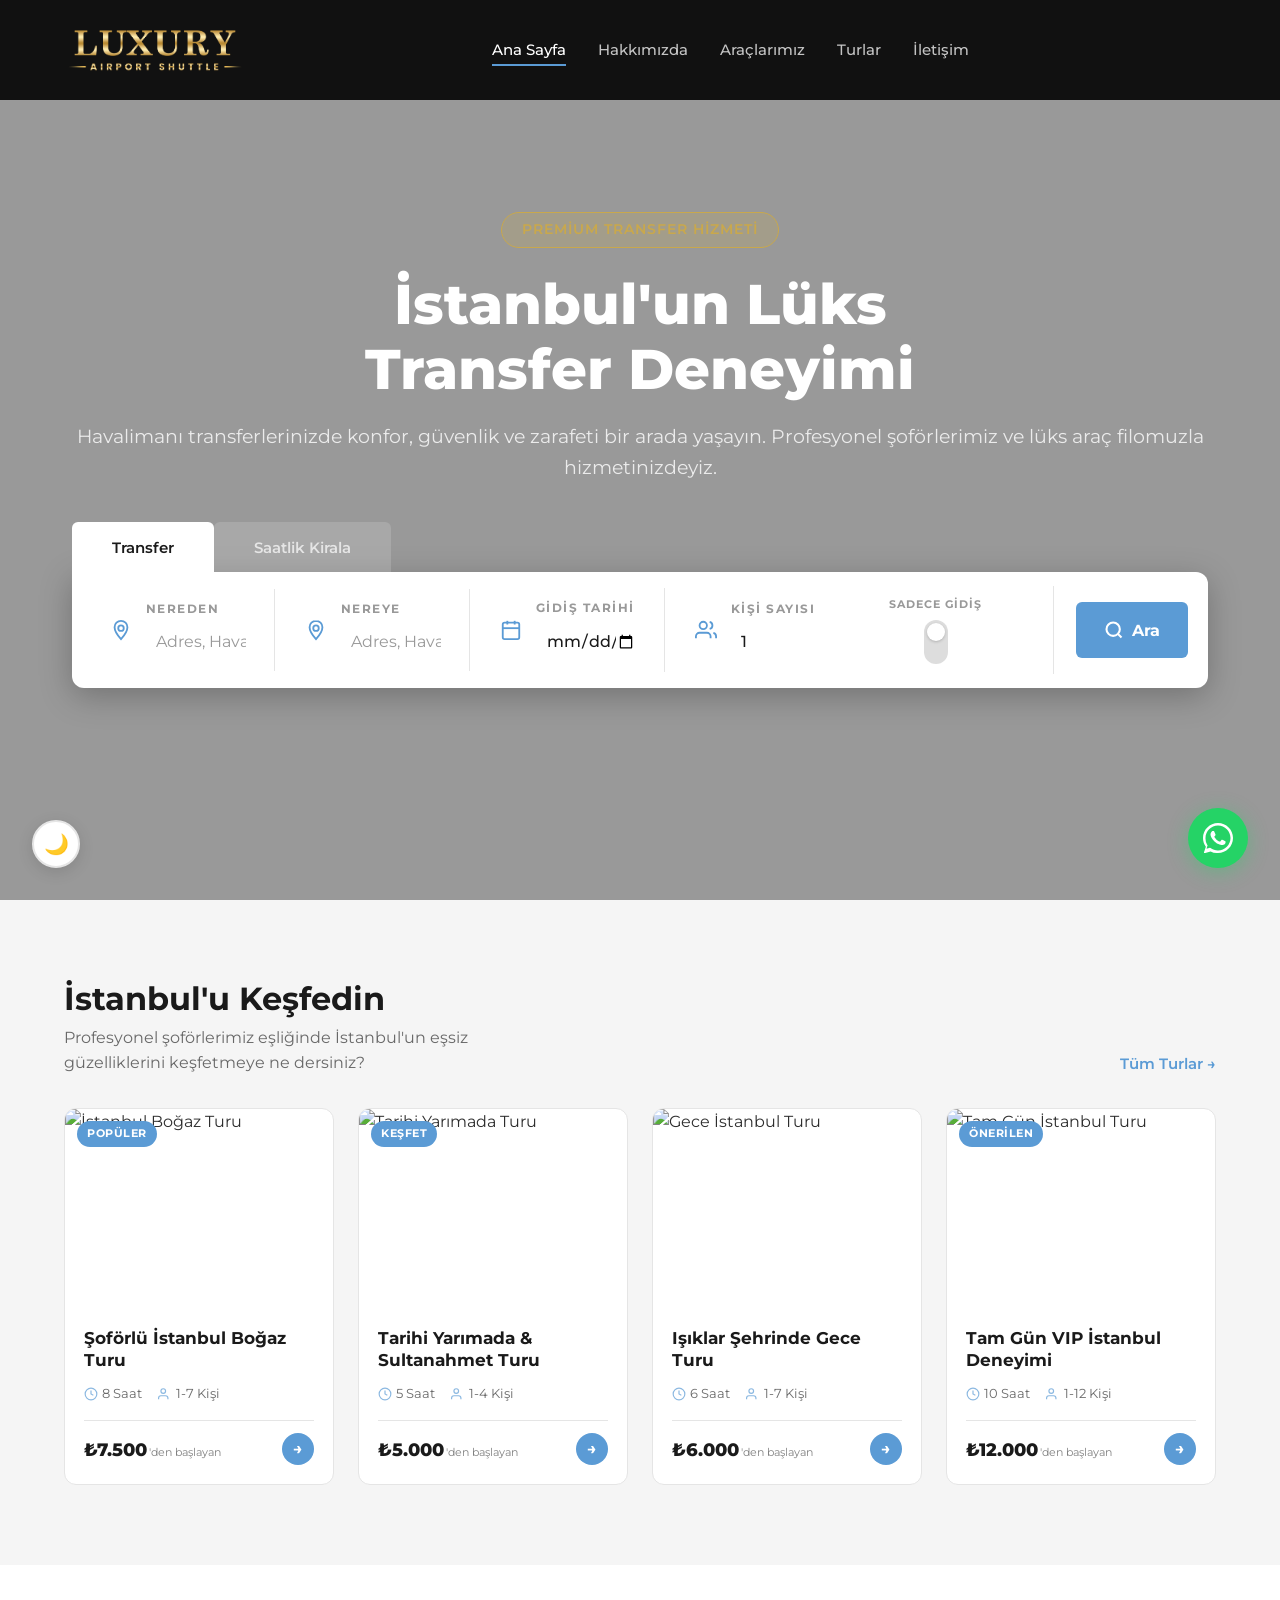
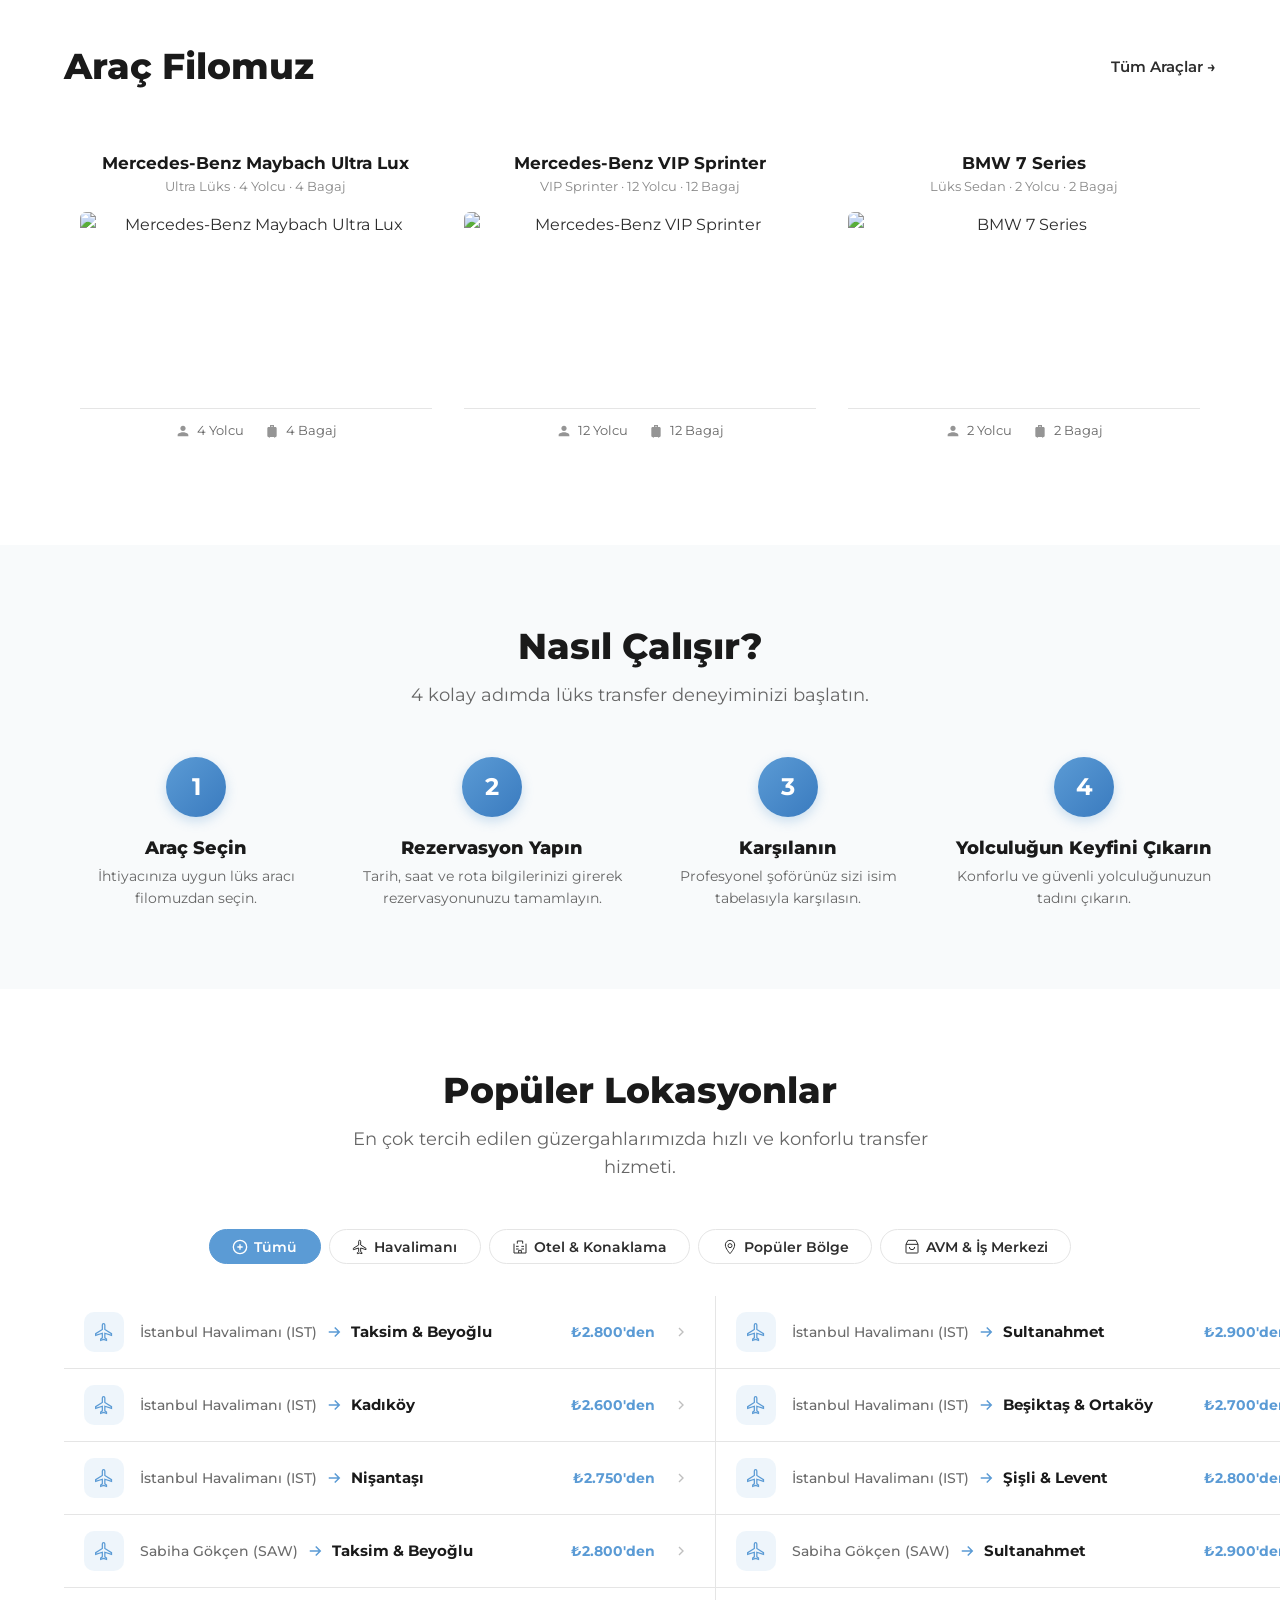
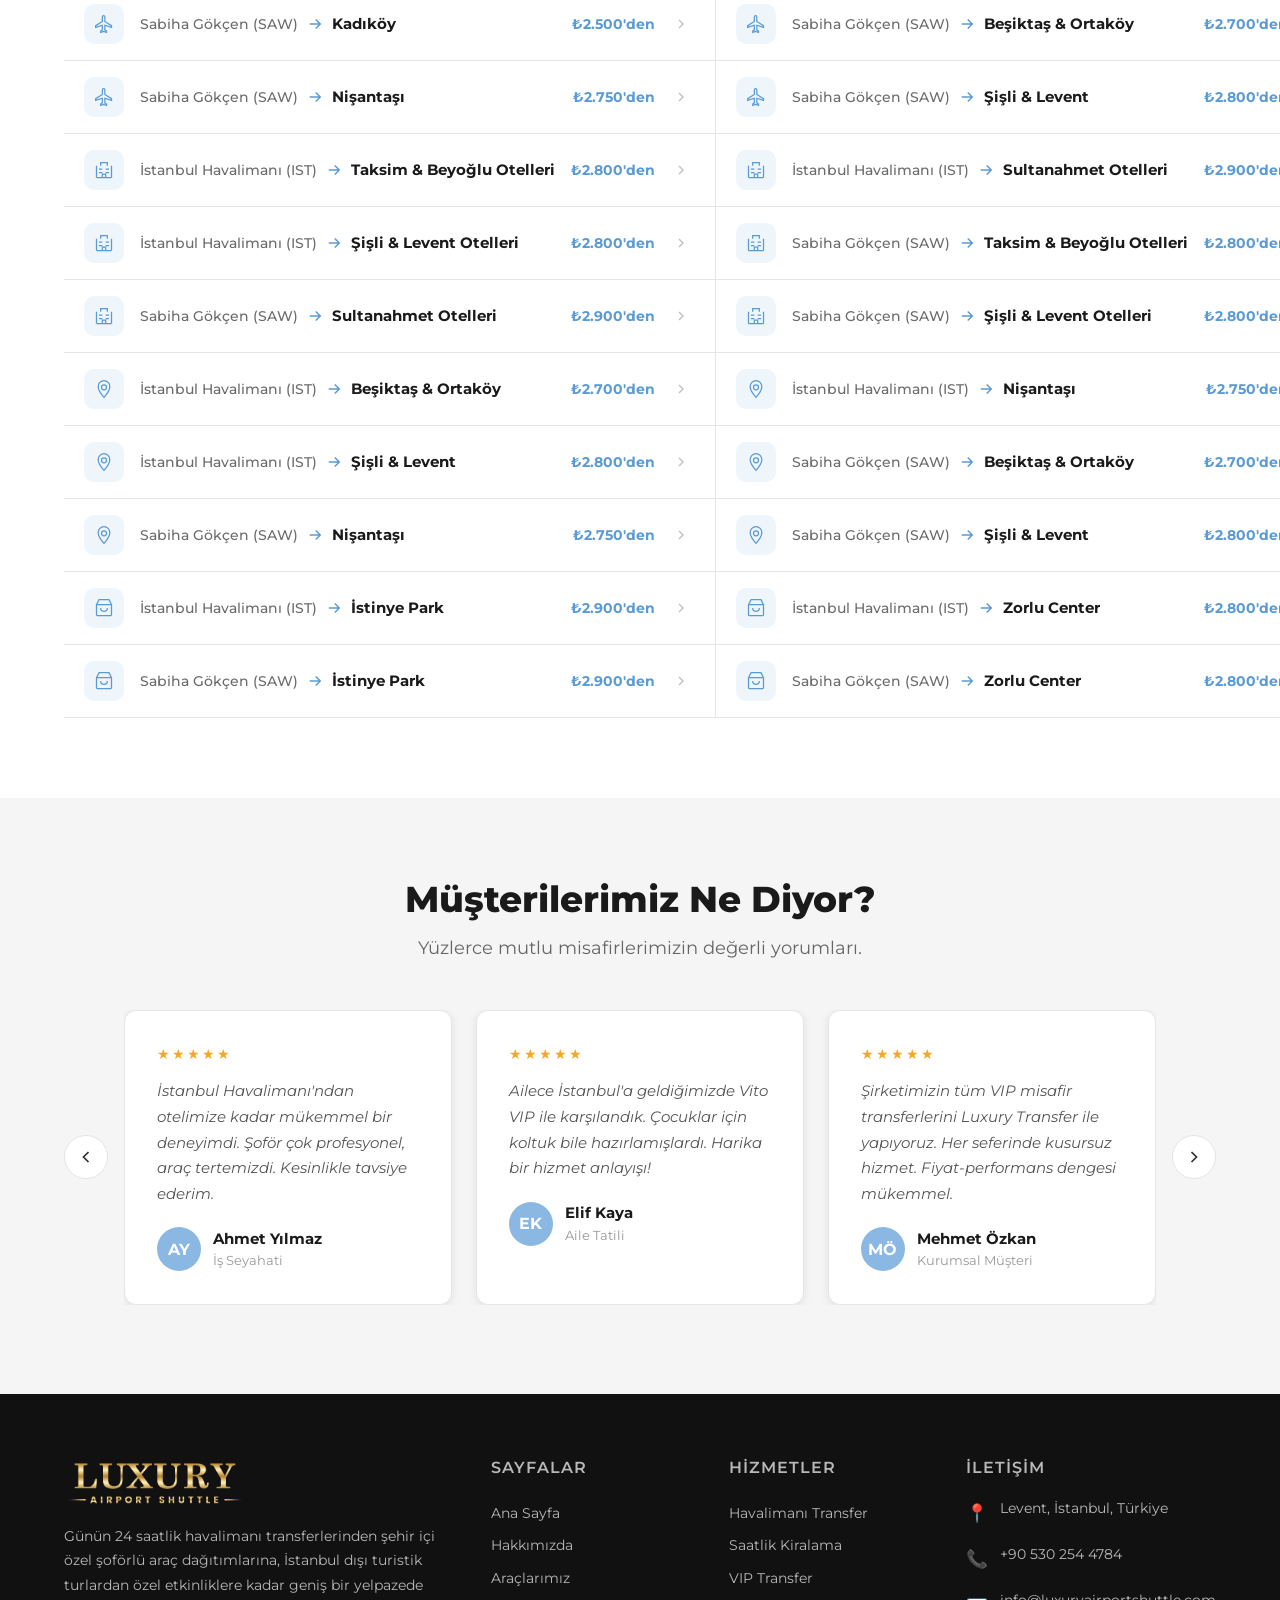
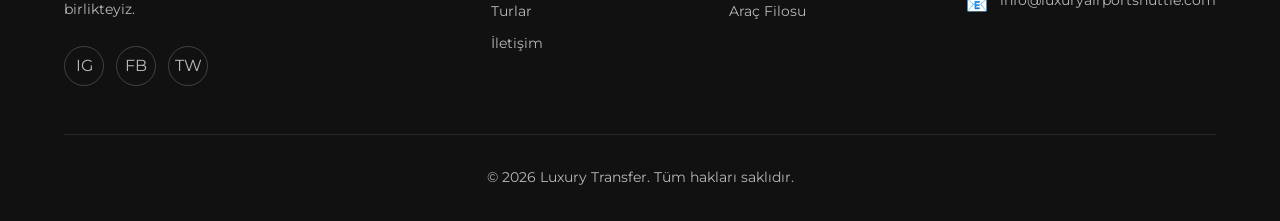
==== commit e81e8116: "SMTP e-posta sistemi ve genel güncellemeler - SMTP mailer, send-reservation endpoint ve test scripti" ====
--- a/index.html
+++ b/index.html
@@ -622,7 +622,7 @@
       <div class="footer__grid">
         <div>
           <div class="footer__brand"><img src="images/logo/logo.webp" alt="Luxury Transfer"></div>
-          <p class="footer__desc">İstanbul'un lider lüks havalimanı transfer hizmeti. Güvenli, konforlu ve zarafet dolu yolculuklar için yanınızdayız.</p>
+          <p class="footer__desc">Günün 24 saatlik havalimanı transferlerinden şehir içi özel şoförlü araç dağıtımlarına, İstanbul dışı turistik turlardan özel etkinliklere kadar geniş bir yelpazede birlikteyiz.</p>
           <div class="footer__social">
             <a href="#" class="footer__social-link" aria-label="Instagram">IG</a>
             <a href="#" class="footer__social-link" aria-label="Facebook">FB</a>
@@ -652,11 +652,11 @@
           </div>
           <div class="footer__contact-item">
             <span class="footer__contact-icon">📞</span>
-            <span>+90 555 123 45 67</span>
+            <a href="tel:905302544784" style="color:inherit;text-decoration:none;">+90 530 254 4784</a>
           </div>
           <div class="footer__contact-item">
             <span class="footer__contact-icon">📧</span>
-            <span>info@luxurytransfer.com.tr</span>
+            <a href="mailto:info@luxuryairportshuttle.com" style="color:inherit;text-decoration:none;">info@luxuryairportshuttle.com</a>
           </div>
         </div>
       </div>
--- a/css/style.css
+++ b/css/style.css
@@ -1000,34 +1000,78 @@
 
 /* --- Page Hero (subpages) --- */
 .page-hero {
-  background: var(--black);
-  padding: 8rem 0 3rem;
-  text-align: center;
-  position: relative;
-  overflow: hidden;
-}
-
-.page-hero::before {
-  content: '';
-  position: absolute;
-  inset: 0;
-  background: linear-gradient(135deg, rgba(91,155,213,0.15) 0%, rgba(26,26,26,0.95) 100%);
+  background: var(--gray-100, #F5F5F5);
+  padding: 14rem 0 5rem;
+  text-align: left;
+}
+
+[data-theme="dark"] .page-hero {
+  background: #0a0a0a;
 }
 
 .page-hero__content {
   position: relative;
-  z-index: 2;
 }
 
 .page-hero__title {
-  color: var(--white);
-  font-size: 2.75rem;
-  margin-bottom: 0.75rem;
+  color: var(--text-heading, #1A1A1A);
+  font-family: var(--font-heading);
+  font-size: 3rem;
+  font-weight: 800;
+  margin-bottom: 1.25rem;
+  letter-spacing: -0.5px;
+}
+
+[data-theme="dark"] .page-hero__title {
+  color: #fff;
 }
 
 .page-hero__subtitle {
-  color: rgba(255,255,255,0.7);
-  font-size: 1.1rem;
+  display: none;
+}
+
+/* Breadcrumb */
+.page-hero__breadcrumb {
+  display: flex;
+  align-items: center;
+  gap: 0.5rem;
+  font-size: 0.9rem;
+}
+
+.page-hero__breadcrumb a {
+  color: var(--primary, #5B9BD5);
+  text-decoration: none;
+  transition: color 0.2s;
+}
+
+.page-hero__breadcrumb a:hover {
+  color: var(--primary-dark, #3A7BBF);
+}
+
+[data-theme="dark"] .page-hero__breadcrumb a {
+  color: rgba(255,255,255,0.55);
+}
+
+[data-theme="dark"] .page-hero__breadcrumb a:hover {
+  color: #fff;
+}
+
+.page-hero__breadcrumb-sep {
+  color: #bbb;
+  font-size: 0.75rem;
+}
+
+[data-theme="dark"] .page-hero__breadcrumb-sep {
+  color: rgba(255,255,255,0.3);
+}
+
+.page-hero__breadcrumb-current {
+  color: #555;
+  font-weight: 500;
+}
+
+[data-theme="dark"] .page-hero__breadcrumb-current {
+  color: rgba(255,255,255,0.85);
 }
 
 /* --- Statistics Bar --- */
@@ -1121,6 +1165,3 @@
   color: #999;
 }
 
-[data-theme="dark"] .page-hero {
-  background: #0A0A0A;
-}
--- a/css/components.css
+++ b/css/components.css
@@ -752,7 +752,7 @@
 }
 
 .fleet-slider__track .fleet-card {
-  flex: 0 0 25%;
+  flex: 0 0 33.333%;
   min-width: 0;
 }
 
--- a/css/responsive.css
+++ b/css/responsive.css
@@ -48,7 +48,8 @@
   .hero__title { font-size: 2.25rem; }
   .hero__subtitle { font-size: 1rem; }
 
-  .page-hero__title { font-size: 2rem; }
+  .page-hero { padding: 9rem 0 3.5rem; }
+  .page-hero__title { font-size: 2.25rem; }
 
   .section-title { font-size: 1.75rem; }
 
